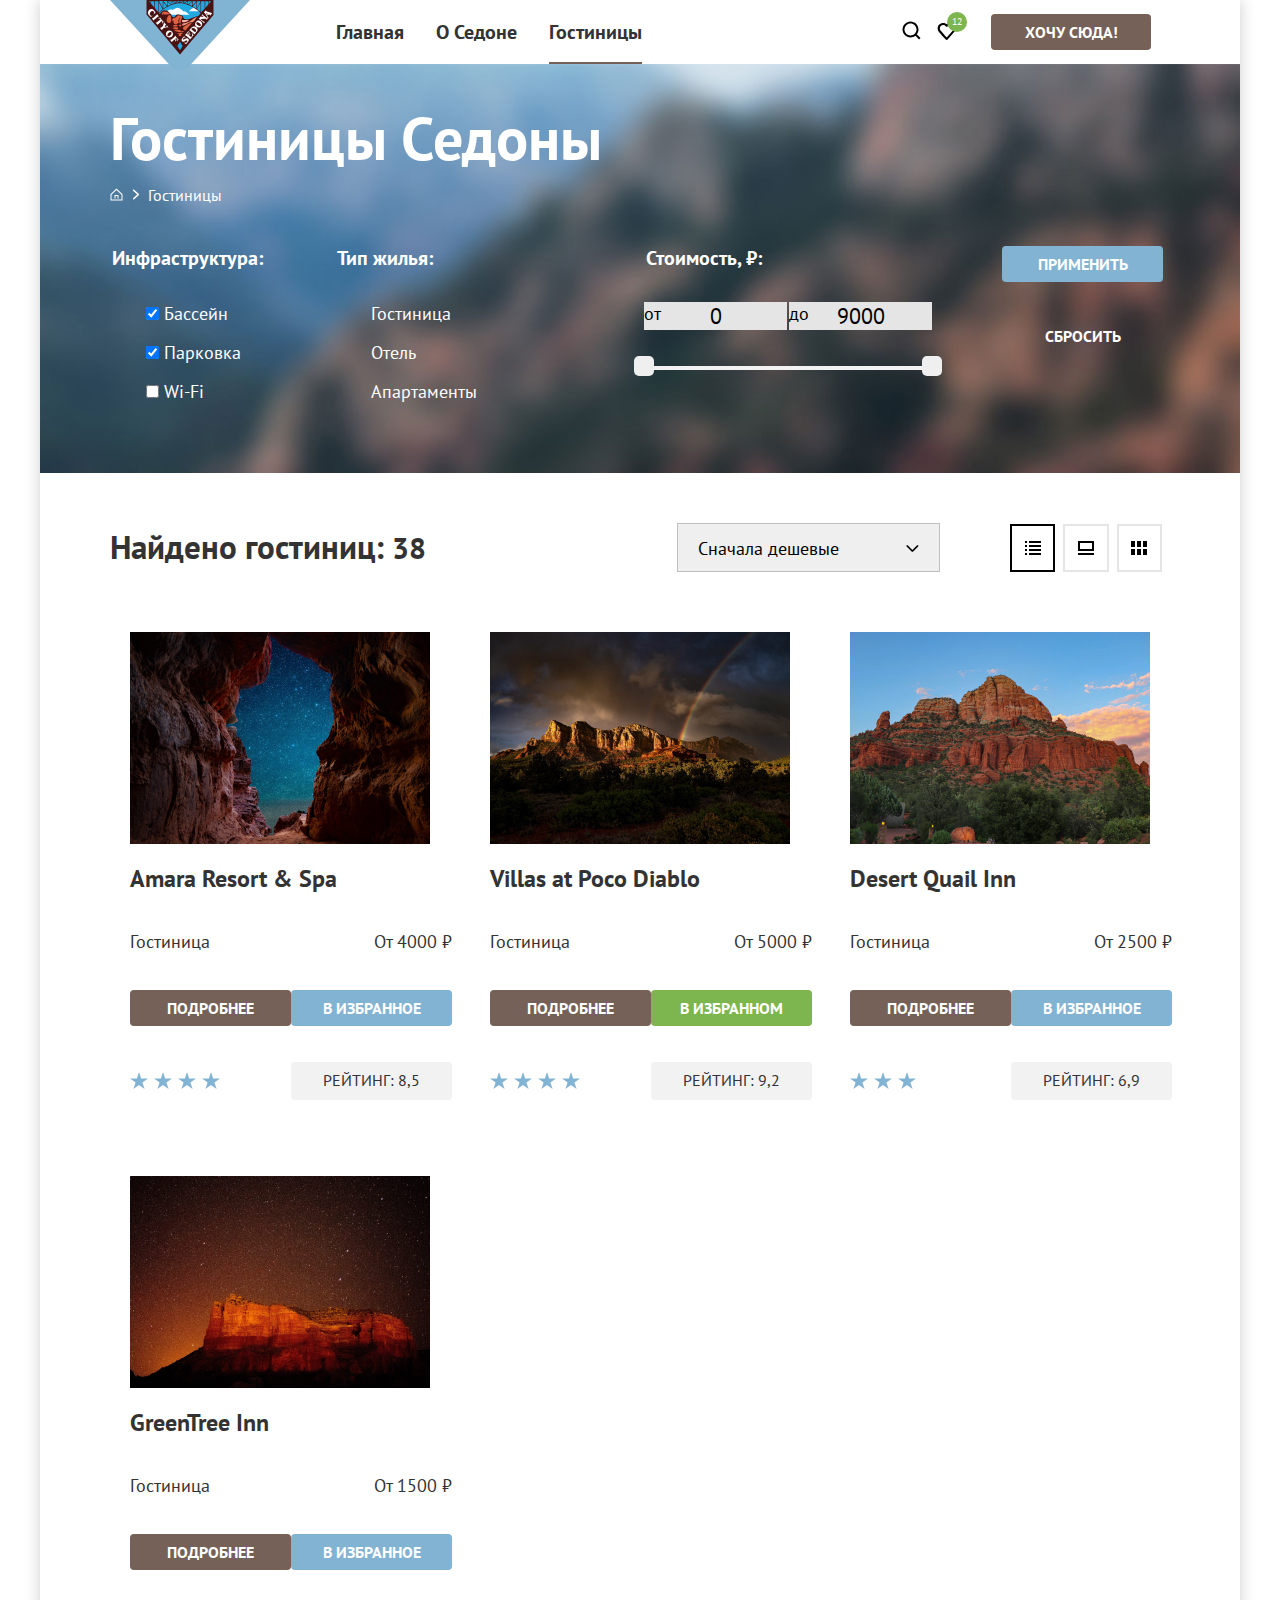
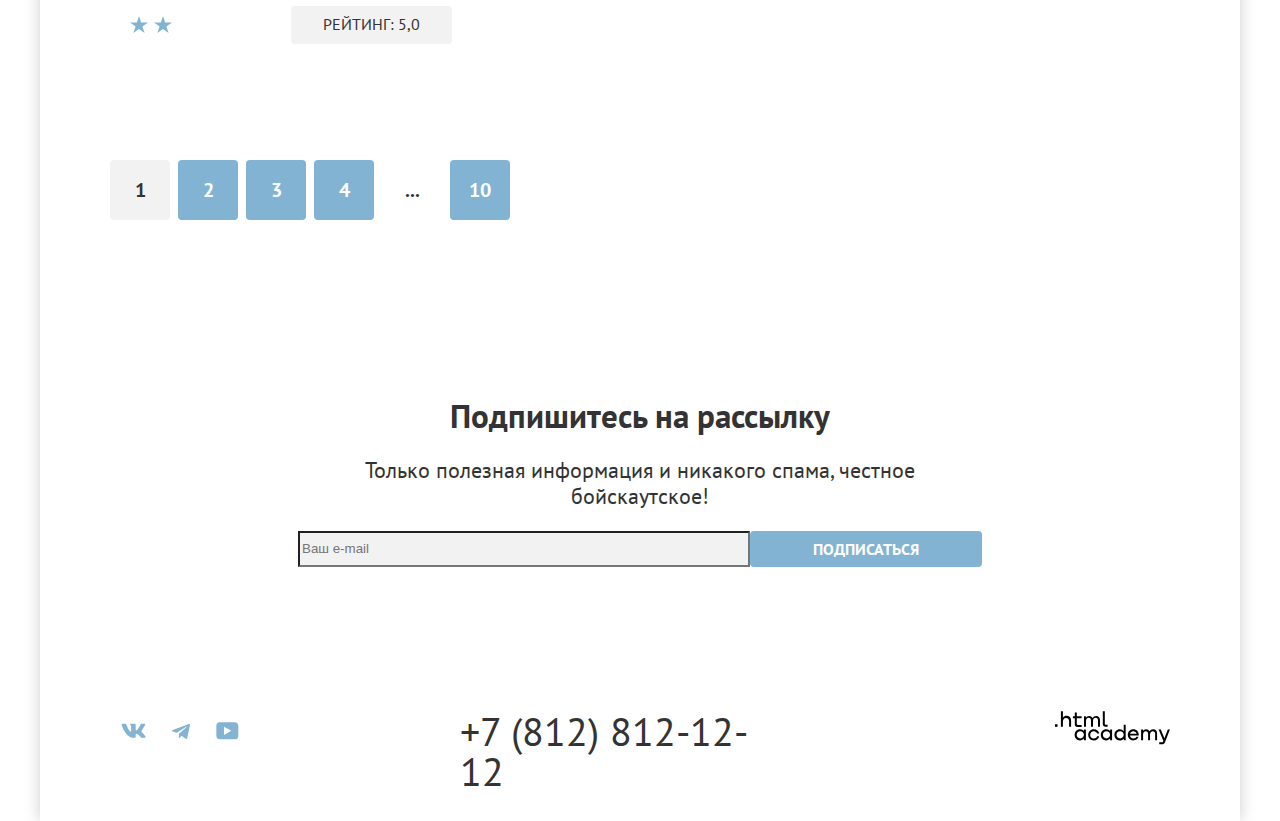
==== catalog.html @ 6e177d23 "исправляет форму подписки и размер блока с результатами поиска отелей" ====
<!DOCTYPE html>
<html lang="ru">

  <head>
    <meta charset="utf-8">
    <title>Каталог</title>
    <link rel="stylesheet" href="styles/styles.css">
    <link rel="icon" href="favicon.png"><!-- 32×32 -->
  </head>

  <body>
    <div class="wrapper">
      <header class="page-header">
        <nav class="page-navigation">
          <a class="navigation-logo" href="index.html"><span class="visually-hidden">Главная</span>
            <img class="sedona-logo" src="./images/sedona-logo.svg" width="140" height="70" alt="Логотип Седоны">
          </a>
          <ul class="navigation-list">
            <li class="navigation-item">
              <a class="navigation-link" href="index.html">Главная</a>
            </li>
            <li class="navigation-item">
              <a class="navigation-link" href="about.html">О Седоне</a>
            </li>
            <li class="navigation-item">
              <a class="navigation-link navigation-link-current" href="catalog.html">Гостиницы</a>
            </li>
          </ul>
          <ul class="navigation-user">
            <li class="navigation-user-item">
              <a class="navigation-user-link" href="#">
                <svg  class="navigation-icon" aria-hidden="true" focusable="false" width="19" height="19" viewBox="0 0 19 19" fill="none" xmlns="http://www.w3.org/2000/svg">
                  <path
                    d="M18.5 17.0083L14.8 13.3287C15.8 12.0359 16.5 10.3453 16.5 8.4558C16.5 4.08011 12.9 0.5 8.5 0.5C4.1 0.5 0.5 4.17956 0.5 8.55525C0.5 12.9309 4.1 16.511 8.5 16.511C10.3 16.511 12 15.9144 13.4 14.8204L17.1 18.5L18.5 17.0083ZM8.5 14.5221C5.2 14.5221 2.5 11.837 2.5 8.55525C2.5 5.27348 5.2 2.5884 8.5 2.5884C11.8 2.5884 14.5 5.27348 14.5 8.55525C14.5 11.837 11.8 14.5221 8.5 14.5221Z"
                    fill="black" />
                </svg>
                <span class="visually-hidden">
                  Поиск
                </span>
              </a>
            </li>
            <li class="navigation-user-item">
              <a class="navigation-user-link navigation-favorite" href="#">
                <svg class="navigation-icon" aria-hidden="true" focusable="false" width="19" height="17" viewBox="0 0 19 17" fill="none" xmlns="http://www.w3.org/2000/svg">
                  <path d="M9.57663 17C9.27578 17 8.97493 16.9 8.77436 16.6C3.35903 10.5 2.05534 9.1 1.75449 8.7C1.0525 7.8 0.651367 6.6 0.651367 5.4C0.651367 2.4 3.05818 0 6.16698 0C7.47067 0 8.67407 0.5 9.67691 1.3C10.6797 0.5 11.9834 0 13.1868 0C16.1954 0 18.7025 2.4 18.7025 5.4C18.7025 6.7 18.201 7.9 17.3988 8.8L10.3789 16.7C10.1783 16.9 9.97776 17 9.57663 17ZM3.5596 7.5C3.86045 7.9 7.06953 11.5 9.67691 14.4L15.8945 7.4C16.3959 6.9 16.5965 6.2 16.5965 5.4C16.5965 3.6 15.0922 2.1 13.2871 2.1C12.2843 2.1 11.2815 2.6 10.5795 3.4C10.2786 3.7 9.97776 3.8 9.67691 3.8C9.37606 3.8 9.07521 3.6 8.87464 3.4C8.17265 2.6 7.16982 2.1 6.16698 2.1C4.36187 2.1 2.85761 3.6 2.85761 5.4C2.75733 6.3 3.15846 7 3.5596 7.5C3.45931 7.5 3.45931 7.5 3.5596 7.5Z" fill="black"/>
                  </svg>
                <span class="favorites-count">12</span>
                <span class="visually-hidden">
                  В избранное
                </span>
              </a>
            </li>
            <li class="navigation-user-item">
              <a class="navigation-user-link button button-nav" href="#">
                Хочу сюда!
              </a>
            </li>
          </ul>
        </nav>
      </header>
      <main class="main-inner">
        <header class="inner-header">
          <h1 class="inner-header-title">Гостиницы Седоны</h1>
          <ol class="breadcrumbs">
            <li class="breadcrumbs-item breadcrumbs-home">
              <a class="breadcrumbs-link" href="index.html">
                <img class="breadcrumbs-home-image" src="images/icon-breadcrumbs-home.svg">
                <span class="visually-hidden">Главная</span></a>
            </li>
            <li class="breadcrumbs-item">
              <a class="breadcrumbs-link">Гостиницы</a>
            </li>
          </ol>
          <h2 class="visually-hidden">Фильтры</h2>
          <form class="catalog-filter-form">
            <fieldset class="catalog-filter-group">
              <legend class="catalog-filter-title">Инфраструктура:</legend>
              <ul class="catalog-filter-list">
                <li class="catalog-filter-item">
                  <label class="control">
                    <input class="control-input" type="checkbox" name="pool" checked>
                    <span class="control-mark"></span>
                    Бассейн</label>
                </li>
                <li class="catalog-filter-item">
                  <label class="control">
                    <input class="control-input" type="checkbox" name="parking" checked>
                    <span class="control-mark"></span>
                    Парковка</label>
                </li>
                <li class="catalog-filter-item">
                  <label class="control">
                    <input class="control-input" type="checkbox" name="wi-fi">
                    <span class="control-mark"></span>
                    Wi-Fi</label>
                </li>
              </ul>
            </fieldset>
            <fieldset class="catalog-filter-group">
              <legend class="catalog-filter-title">Тип жилья:</legend>
              <ul class="catalog-filter-list">
                <li class="catalog-filter-item">
                  <label class="control">
                    <input class="control-input visually-hidden" type="radio" name="type" checked>Гостиница
                  </label>
                </li>
                <li class="catalog-filter-item">
                  <label class="control">
                    <input class="control-input  visually-hidden" type="radio" name="type">Отель
                  </label>
                </li>
                <li class="catalog-filter-item">
                  <label class="control">
                    <input class="control-input  visually-hidden" type="radio" name="type">Апартаменты
                  </label>
                </li>
              </ul>
            </fieldset>
            <fieldset class="catalog-filter-group">
              <legend class="catalog-filter-title">Стоимость, ₽:</legend>
<div class="range">
<div class="range-wrapper-units">
<label class="catalog-filter-label"><input class="range-input" type="number" value="0" name="min-price"><span class="catalog-label-text">от</span></label>
<label class="catalog-filter-label"><input class="range-input" type="number" value="9000" name="max-price"><span class="catalog-label-text">до</span></label>
</div>
<div class="range-scale">
<div class="range-bar">
<button class="range-toggle toggle-min" type="button"></button>
<button class="range-toggle toggle-max" type="button"></button>
</div>
</div>
</div>
            </fieldset>
            <div class="form-buttons-container">
              <button class="button button-blue" type="submit" value="Применить">Применить</button>
              <button class="button button-transparent" type="reset" value="Сбросить">Сбросить</button>
            </div>
          </form>
        </header>
        <div class="hotels-wrapper">
          <section class="hotel-search-results">
            <h2 class="search-results-title">
              Найдено гостиниц: <span class="hotels-amount">38</span>
            </h2>
            <select class="hotel-search-sorting" aria-label="Сортировка">
              <option value="cheap">Сначала дешевые</option>
            </select>
            <div class="cards-view-container">
              <a href="#" class="cards-view cards-view-current"><span class="visually-hidden">Показать карточки</span>
                <svg width="16" height="14" aria-hidden="true" focusable="false" viewBox="0 0 16 14" fill="none" xmlns="http://www.w3.org/2000/svg">
                  <path d="M2 0H0V2H2V0Z" fill="black"/>
                  <path d="M16 0H4V2H16V0Z" fill="black"/>
                  <path d="M2 4H0V6H2V4Z" fill="black"/>
                  <path d="M16 4H4V6H16V4Z" fill="black"/>
                  <path d="M2 8H0V10H2V8Z" fill="black"/>
                  <path d="M16 8H4V10H16V8Z" fill="black"/>
                  <path d="M2 12H0V14H2V12Z" fill="black"/>
                  <path d="M16 12H4V14H16V12Z" fill="black"/>
                  </svg>
              </a>
              <a href="#" class="cards-view"><span class="visually-hidden">Показать карточку</span>
              <svg width="16" height="14" aria-hidden="true" focusable="false" viewBox="0 0 16 14" fill="none" xmlns="http://www.w3.org/2000/svg">
                <path d="M16 12H0V14H16V12Z" fill="black"/>
                <path d="M14 2V8H2V2H14ZM16 0H0V10H16V0Z" fill="black"/>
                </svg>
              </a>
              <a href="#" class="cards-view"><span class="visually-hidden">Показать список</span>
              <svg width="16" height="14" aria-hidden="true" focusable="false" viewBox="0 0 16 14" fill="none" xmlns="http://www.w3.org/2000/svg">
                <path d="M4 0H0V6H4V0Z" fill="black"/>
                <path d="M16 0H12V6H16V0Z" fill="black"/>
                <path d="M10 0H6V6H10V0Z" fill="black"/>
                <path d="M4 8H0V14H4V8Z" fill="black"/>
                <path d="M16 8H12V14H16V8Z" fill="black"/>
                <path d="M10 8H6V14H10V8Z" fill="black"/>
                </svg>
              </a>
            </div>
          </section>
          <section class="catalog-hotels">
            <div class="hotel-item">
              <a class="hotel-card-link" href="#">
                <img class="hotel-image" src="images/hotel-1.jpg" width="300" height="212"
                  alt="Гостиница Amara Resort & Spa">
                <h3 class="hotel-name">Amara Resort & Spa</h3>
              </a>
              <div class="hotel-options-wrapper">
                <p class="hotel-type">Гостиница</p>
                <p class="hotel-price">От 4000 ₽</p>
              </div>
              <div class="hotel-options-wrapper">
                <a class="button" href="">Подробнее</a>
                <button class="button button-blue">В избранное</button>
              </div>
              <div class="hotel-options-wrapper">
                <p class="hotel-stars">
                  <img class="hotel-star-image" src="images/icon-star.svg">
                  <img class="hotel-star-image" src="images/icon-star.svg">
                  <img class="hotel-star-image" src="images/icon-star.svg">
                  <img class="hotel-star-image" src="images/icon-star.svg">
                  <span class="visually-hidden">4 звезды</span></p>
                <p class="hotel-rating">РЕЙТИНГ: 8,5</p>
              </div>
            </div>
            <div class="hotel-item">
              <a class="hotel-card-link" href="#">
                <img class="hotel-image" src="images/hotel-2.jpg" width="300" height="212"
                  alt="Гостиница Villas at Poco Diablo">
                <h3 class="hotel-name">Villas at Poco Diablo</h3>
              </a>
              <div class="hotel-options-wrapper">
                <p class="hotel-type">Гостиница</p>
                <p class="hotel-price">От 5000 ₽</p>
              </div>
              <div class="hotel-options-wrapper">
                <a class="button" href="">Подробнее</a>
                <button class="button button-green">В избранном</button>
              </div>
              <div class="hotel-options-wrapper">
                <p class="hotel-stars">
                  <img class="hotel-star-image" src="images/icon-star.svg">
                  <img class="hotel-star-image" src="images/icon-star.svg">
                  <img class="hotel-star-image" src="images/icon-star.svg">
                  <img class="hotel-star-image" src="images/icon-star.svg">
                  <span class="visually-hidden">4 звезды</span></p>
                <p class="hotel-rating">РЕЙТИНГ: 9,2</p>
              </div>
            </div>
            <div class="hotel-item">
              <a class="hotel-card-link" href="#">
                <img class="hotel-image" src="images/hotel-3.jpg" width="300" height="212" alt="Гостиница Quail Inn">
                <h3 class="hotel-name">Desert Quail Inn</h3>
              </a>
              <div class="hotel-options-wrapper">
                <p class="hotel-type">Гостиница</p>
                <p class="hotel-price">От 2500 ₽</p>
              </div>
              <div class="hotel-options-wrapper">
                <a class="button" href="">Подробнее</a>
                <button class="button button-blue">В избранное</button>
              </div>
              <div class="hotel-options-wrapper">
                <p class="hotel-stars">
                  <img class="hotel-star-image" src="images/icon-star.svg">
                  <img class="hotel-star-image" src="images/icon-star.svg">
                  <img class="hotel-star-image" src="images/icon-star.svg">
                  <span class="visually-hidden">3 звезды</span></p>
                <p class="hotel-rating">РЕЙТИНГ: 6,9</p>
              </div>
            </div>
            <div class="hotel-item">
              <a class="hotel-card-link" href="#">
                <img class="hotel-image" src="images/hotel-4.jpg" width="300" height="212"
                  alt="Гостиница GreenTree Inn ">
                <h3 class="hotel-name">GreenTree Inn</h3>
              </a>
              <div class="hotel-options-wrapper">
                <p class="hotel-type">Гостиница</p>
                <p class="hotel-price">От 1500 ₽</p>
              </div>
              <div class="hotel-options-wrapper">
                <a class="button" href="">Подробнее</a>
                <button class="button button-blue">В избранное</button>
              </div>
              <div class="hotel-options-wrapper">
                <p class="hotel-stars">
                  <img class="hotel-star-image" src="images/icon-star.svg">
                  <img class="hotel-star-image" src="images/icon-star.svg">
                  <span class="visually-hidden">2 звезды</span></p>
                <p class="hotel-rating">РЕЙТИНГ: 5,0</p>
              </div>
            </div>
          </section>
          <ul class="pagination">
            <li class="pagination-item">
              <a class="pagination-link pagination-current">1</a>
            </li>
            <li class="pagination-item">
              <a class="pagination-link" href="#">2</a>
            </li>
            <li class="pagination-item">
              <a class="pagination-link" href="#">3</a>
            </li>
            <li class="pagination-item">
              <a class="pagination-link" href="#">4</a>
            </li>
            <li class="pagination-item">
              <a class="pagination-link pagination-hidden" href="#">...</a>
            </li>
            <li class="pagination-item">
              <a class="pagination-link" href="#">10</a>
            </li>
          </ul>
        </div>
        <section class="subscribe subscribe-catalog">
          <h2 class="subscribe-title">Подпишитесь на рассылку</h2>
          <p class="subscribe-description">Только полезная информация и никакого спама, честное бойскаутское!</p>
          <form class="subscribe-form subscribe-form-catalog" action="https://echo.htmlacademy.ru/" method="post">
            <input type="email" name="user-email" placeholder="Ваш e-mail">
            <button class="button button-blue button-subscribe" type="submit">ПОДПИСАТЬСЯ</button>
          </form>
        </section>
      </main>
      <footer class="page-footer">
        <section class="footer-social">
          <h2 class="visually-hidden">Социальные сети</h2>
          <ul class="footer-social-list">
            <li class="footer-social-item">
              <a class="footer-social-link footer-social-vk" href="">
                <span class="visually-hidden">VK</span>
                <svg class="social-icon" width="25" height="15" aria-hidden="true" focusable="false" viewBox="0 0 25 15" fill="none" xmlns="http://www.w3.org/2000/svg">
                  <path fill-rule="evenodd" clip-rule="evenodd" d="M24.1164 1.80445C24.2824 1.25845 24.1164 0.856445 23.3214 0.856445H20.6964C20.0284 0.856445 19.7204 1.20345 19.5534 1.58645C19.5534 1.58645 18.2184 4.78245 16.3274 6.85845C15.7154 7.46045 15.4374 7.65145 15.1034 7.65145C14.9364 7.65145 14.6854 7.46045 14.6854 6.91345V1.80445C14.6854 1.14845 14.5014 0.856445 13.9454 0.856445H9.81738C9.40038 0.856445 9.14938 1.16045 9.14938 1.44945C9.14938 2.07045 10.0954 2.21445 10.1924 3.96245V7.76045C10.1924 8.59345 10.0394 8.74444 9.70538 8.74444C8.81538 8.74444 6.65038 5.53345 5.36538 1.85945C5.11638 1.14445 4.86438 0.856445 4.19338 0.856445H1.56638C0.816382 0.856445 0.666382 1.20345 0.666382 1.58645C0.666382 2.26845 1.55638 5.65645 4.81138 10.1374C6.98138 13.1974 10.0364 14.8564 12.8194 14.8564C14.4884 14.8564 14.6944 14.4884 14.6944 13.8534V11.5404C14.6944 10.8034 14.8524 10.6564 15.3814 10.6564C15.7714 10.6564 16.4384 10.8484 17.9964 12.3234C19.7764 14.0724 20.0694 14.8564 21.0714 14.8564H23.6964C24.4464 14.8564 24.8224 14.4884 24.6064 13.7604C24.3684 13.0364 23.5184 11.9854 22.3914 10.7384C21.7794 10.0284 20.8614 9.26345 20.5824 8.88045C20.1934 8.38945 20.3044 8.17044 20.5824 7.73345C20.5824 7.73345 23.7824 3.30745 24.1154 1.80445H24.1164Z" fill="#83B3D3"/>
                  </svg>
              </a>
            </li>
            <li class="footer-social-item">
              <a class="footer-social-link footer-social-tg" href="">
                <span class="visually-hidden">Telegram</span>
                <svg class="social-icon" width="18" height="16" aria-hidden="true" focusable="false" viewBox="0 0 18 16" fill="none" xmlns="http://www.w3.org/2000/svg">
                  <path d="M16.785 0.955705L0.840489 7.1042C-0.247661 7.54126 -0.241365 8.14828 0.640845 8.41897L4.73445 9.69597L14.2058 3.72014C14.6537 3.44766 15.0629 3.59424 14.7265 3.89281L7.05283 10.8183H7.05103L7.05283 10.8192L6.77045 15.0387C7.18413 15.0387 7.36669 14.8489 7.59871 14.625L9.58705 12.6915L13.7229 15.7464C14.4855 16.1664 15.0332 15.9506 15.2229 15.0405L17.9379 2.2453C18.2158 1.13107 17.5126 0.626562 16.785 0.955705Z" fill="#83B3D3"/>
                  </svg>
              </a>
            </li>
            <li class="footer-social-item">
              <a class="footer-social-link footer-social-yt" href="">
                <span class="visually-hidden">Youtube</span>
                <svg class="social-icon" width="23" height="18" aria-hidden="true" focusable="false" viewBox="0 0 23 18" fill="none" xmlns="http://www.w3.org/2000/svg">
                  <path d="M18.9402 0.356445H3.50738C1.64668 0.356445 0.333252 1.9502 0.333252 3.75645V13.8502C0.333252 15.7627 1.64668 17.3564 3.50738 17.3564H19.1591C20.8009 17.3564 22.3333 15.7627 22.3333 13.9564V3.75645C22.1143 1.9502 20.8009 0.356445 18.9402 0.356445ZM7.99494 12.8939V4.81894L15.3283 8.85645L7.99494 12.8939Z" fill="#83B3D3"/>
                  </svg>
              </a>
            </li>
          </ul>
        </section>
        <section class="footer-contacts">
          <h2 class="visually-hidden">Контакты</h2>
          <address class="footer-phone">
            <a href="tel:+7812812-12-12">+7 (812) 812-12-12</a>
          </address>
        </section>
        <section class="footer-developer">
          <h2 class="visually-hidden">Контакты разработчика</h2>
          <a href="#">
            <span class="visually-hidden">Разработчик</span>
            <svg class="developer-logo" width="115" height="34" aria-hidden="true" focusable="false" viewBox="0 0 115 34" fill="none" xmlns="http://www.w3.org/2000/svg">
              <path d="M0 13.2564V15.8564H2.5V13.2564H0Z" fill="black"/>
              <path d="M11.6 4.85645C10 4.85645 8.8 5.55645 8 6.55645H7.9V0.356445H5.9V15.8564H7.9V10.5564C7.9 8.45645 9.2 6.95645 11.2 6.95645C13 6.95645 14.1 8.35645 14.1 10.1564V15.8564H16.1V9.75644C16.2 6.75644 14.3 4.85645 11.6 4.85645Z" fill="black"/>
              <path d="M26.6 5.15645H21.8V1.45645H19.8V5.25645H17.9V7.25645H19.8V13.2564C19.8 14.9564 20.8 15.9564 22.5 15.9564H26.6V13.9564H22.9C22.2 13.9564 21.8 13.5564 21.8 12.8564V7.15645H26.6V5.15645Z" fill="black"/>
              <path d="M41.1 4.95645C39.5 4.95645 38.2 5.75644 37.6 7.05645H37.5C36.9 5.85645 35.7 4.95645 34.1 4.95645C32.7 4.95645 31.6 5.75645 31 6.75645H30.9V5.15645H29V15.7564H31V10.3564C31 8.35645 32 6.85645 33.6 6.85645C35.1 6.85645 36 7.85645 36 9.45645V15.7564H38V10.1564C38 7.75645 39.4 6.85645 40.6 6.85645C42.1 6.85645 43 7.85645 43 9.45645V15.7564H45V9.25644C45.1 6.75644 43.6 4.95645 41.1 4.95645Z" fill="black"/>
              <path d="M47.8 13.0564C47.8 14.7564 48.8 15.7564 50.6 15.7564H52.6V13.7564H50.9C50.2 13.7564 49.8 13.3564 49.8 12.6564V0.356445H47.8V13.0564Z" fill="black"/>
              <path d="M28.9 20.0564C28 18.9564 26.7 18.2564 25 18.2564C21.9 18.2564 19.6 20.5564 19.6 23.8564C19.6 27.1564 21.9 29.4564 25 29.4564C26.8 29.4564 28 28.6564 28.8 27.5564H28.9V29.1564H30.9V18.5564H28.9V20.0564ZM25.3 27.4564C23.1 27.4564 21.7 25.8564 21.7 23.8564C21.7 21.8564 23.1 20.2564 25.3 20.2564C27.5 20.2564 28.9 21.8564 28.9 23.8564C28.9 25.7564 27.5 27.4564 25.3 27.4564Z" fill="black"/>
              <path d="M44.2 22.3564C43.7 19.9564 41.6 18.2564 38.8 18.2564C35.4 18.2564 33.2 20.7564 33.2 23.8564C33.2 26.9564 35.4 29.4564 38.8 29.4564C41.6 29.4564 43.7 27.6564 44.2 25.2564H42.1C41.7 26.5564 40.4 27.5564 38.8 27.5564C36.6 27.5564 35.2 25.9564 35.2 23.9564C35.2 21.9564 36.6 20.3564 38.8 20.3564C40.4 20.3564 41.6 21.3564 42.1 22.5564H44.2V22.3564Z" fill="black"/>
              <path d="M55.1 20.0564C54.2 18.9564 52.9 18.2564 51.2 18.2564C48.1 18.2564 45.8 20.5564 45.8 23.8564C45.8 27.1564 48.1 29.4564 51.2 29.4564C53 29.4564 54.2 28.6564 55 27.5564H55.1V29.1564H57.1V18.5564H55.1V20.0564ZM51.5 27.4564C49.3 27.4564 47.9 25.8564 47.9 23.8564C47.9 21.8564 49.3 20.2564 51.5 20.2564C53.7 20.2564 55.1 21.8564 55.1 23.8564C55.1 25.7564 53.6 27.4564 51.5 27.4564Z" fill="black"/>
              <path d="M68.7 20.1564C67.8 19.0564 66.5 18.2564 64.8 18.2564C61.7 18.2564 59.4 20.5564 59.4 23.8564C59.4 27.1564 61.6 29.4564 64.8 29.4564C66.5 29.4564 67.8 28.6564 68.6 27.6564H68.7V29.1564H70.7V13.7564H68.7V20.1564ZM65.1 27.4564C62.9 27.4564 61.5 25.8564 61.5 23.8564C61.5 21.8564 62.9 20.2564 65.1 20.2564C67.3 20.2564 68.7 21.8564 68.7 23.8564C68.6 25.8564 67.2 27.4564 65.1 27.4564Z" fill="black"/>
              <path d="M78.3 18.2564C75 18.2564 72.8 20.7564 72.8 23.8564C72.8 26.8564 74.9 29.4564 78.3 29.4564C80.8 29.4564 82.8 28.1564 83.5 25.8564H81.4C80.9 26.8564 79.8 27.4564 78.4 27.4564C76.5 27.4564 75.1 26.1564 75 24.5564H83.8C84 20.9564 81.8 18.2564 78.3 18.2564ZM78.3 20.1564C80 20.1564 81.3 21.1564 81.6 22.7564H75.1C75.4 21.2564 76.6 20.1564 78.3 20.1564Z" fill="black"/>
              <path d="M98.2 18.2564C96.6 18.2564 95.3 19.0564 94.6 20.2564H94.5C93.9 19.0564 92.7 18.2564 91.1 18.2564C89.7 18.2564 88.6 18.9564 88 20.0564V18.5564H86.1V29.1564H88.1V23.7564C88.1 21.7564 89.1 20.3564 90.7 20.2564C92.2 20.2564 93.1 21.2564 93.1 22.8564V29.1564H95.1V23.5564C95.1 21.1564 96.5 20.2564 97.7 20.2564C99.2 20.2564 100.1 21.2564 100.1 22.8564V29.1564H102.1V22.6564C102.2 20.0564 100.7 18.2564 98.2 18.2564Z" fill="black"/>
              <path d="M109.4 27.3564L105.8 18.4564H103.6L108.4 30.0564C108.1 30.9564 107.7 31.2564 106.7 31.2564H104.2V33.2564H106.7C108.5 33.2564 109.5 32.4564 110.2 30.6564L114.9 18.4564H112.8L109.4 27.3564Z" fill="black"/>
              </svg>
          </a>
        </section>
      </footer>
    </div>
  </body>
</html>
---- styles/styles.css ----
@font-face {

  font-family: "PT Sans";
  font-style: normal;
  font-weight: 400;
  src: url("../fonts/ptsans-400.woff2") format("woff2");
  font-display: swap;
}


@font-face {
  font-family: "PT Sans";
  font-style: normal;
  font-weight: 700;
  src: url("../fonts/ptsans-700.woff2") format("woff2");
  font-display: swap;
}


*,
*::before,
*::after {
  box-sizing: border-box;
}

.visually-hidden {
  position: absolute;
  width: 1px;
  height: 1px;
  margin: -1px;
  padding: 0;
  border: 0;
  white-space: nowrap;
  clip-path: inset(100%);
  clip: rect(0 0 0 0);
  overflow: hidden;
}


.wrapper {
  width: 1200px;
  margin: 0 auto;
  background: #fff;
  box-shadow: 0px 0px 15px rgba(0, 0, 0, 0.2);
  height: 100%;
}

body {
  font-family: "PT Sans", sans-serif;
  font-size: 22px;
  font-weight: 400;
  line-height: 26px;
  background-color: #FFFFFF;
  color: #333333;
  margin: 0;
  display: flex;
  flex-direction: column;
  min-height: 100%;

}

.button {
  font-family: "PT Sans", sans-serif;
  background-color: #756157;
  color: #FFFFFF;
  text-align: center;
  text-decoration: none;
  text-transform: uppercase;
  font-weight: 700;
  font-size: 16px;
  line-height: 20px;
  border: none;
  cursor: pointer;
  padding: 8px 20px;
  display: inline-block;
  box-sizing: border-box;
  border-radius: 4px;
  min-width: 161px;
}


.hotel-search-button {
  min-width: 375px;
}


.button-modal-search {
  width: 577px;
}

.button:hover, button:focus {
background-color: #615048;
outline: none;
}

.button:active {
color: #FFFFFF4D;
outline: none;
}

.button:disabled {
  background-color: #E5E5E5;
  opacity: 0.3;
}

.button-transparent, .button-transparent:hover, .button-transparent:focus {
  background-color: transparent;
}

.button-green {
  background-color: #7DB54F;
}

.button-green:hover, .button-green:focus {
  background-color: #6C9E42;
}

.button-blue {
  background-color: #82B3D3;
}

.button-blue:hover, .button-blue:focus {
  background-color: #68A2CA;
  }


.button-nav {
  width: 160px;
}

.button-search {

}

.button-subscribe {
width: 232px;
}

.button-additional {
  font-size: 20px;
  line-height: 36px;
}

.form-buttons-container .button + .button {
  margin-top: 36px;
}

.button-transparent:focus {
  outline:#5e94b8 2px solid;
  outline-offset: -2px;
}

.page-navigation {
  display: flex;
  position: relative;
  margin-left: 70px;
}

.navigation-logo {
  display: flex;
position: absolute;
top: 0;
left: 0;
z-index: 1;
}

.sedona-logo {

}

.navigation-list {
  text-align: center;
  list-style: none;
  display: flex;
  flex-wrap: wrap;
  margin: 0;
  margin-left: 210px;
  width: 439px;
  padding-left: 0;
}

.navigation-item {}

.navigation-item a:focus, .navigation-item a:hover {
  color: #756157;
  }

  .navigation-item a:active {
    color: #7561574D;
    }


.navigation-user {
  text-align: center;
  list-style: none;
  margin: 0;
  padding: 0;
  display: flex;
  align-items: center;
  width: 268px;
  margin-left: auto;
  margin-right: 70px;
}


.navigation-link {
  font-weight: 700;
  font-size: 20px;
  line-height: 24px;
  text-align: center;
  text-decoration: none;
  color: inherit;
  padding: 20px 0;
  margin: 0 16px;
  display: block;
  position: relative;
}


.navigation-link-current::after {
position: absolute;
content:"";
display: block;
margin: 0;
bottom: 0;
left: 0;
height: 2px;
width: 100%;
background-color: #756257;
}

.navigation-user-link {
  min-width: 44px;
  position: relative;
}

.navigation-user-link:nth-child(1) {
  margin-right: 3px;
}

.navigation-user-link:hover svg path, .navigation-user-link:focus svg path {
fill:#756157;
}

.navigation-user-link:active svg path {
fill:rgba(0, 0, 0, 0.2);
}

.navigation-favorite {
position: relative;
display: inline-block;
  width: 19px;
  height: 17px;
}

.navigation-icon {
fill: #000000;
}

/*
.navigation-user-item:nth-child(1)  {
  background-image: url('/images/icon-search.svg');
  background-repeat: no-repeat;
  background-position: center;
}


.navigation-user-item:nth-child(2)  {
  background-image: url('/images/icon-favorites.svg');
  background-repeat: no-repeat;
  background-position: center;
}
*/


.navigation-user-item:nth-child(3) {
  margin-left: 20px;
}


.favorites-count {
display: block;
position: absolute;
top: -7px;
right: 1px;
text-decoration: none;
text-align: center;
padding: 5px;
border-radius: 50%;
width: 20px;
height: 20px;
color: #ffffff;
font-size: 10px;
line-height: 10px;
background-color: #7DB54F;
}

.welcome-logo {
  display: block;
  margin: 0 auto;
  width: 458px;

}

.main-hero {
  background-image: url('/images/hero-background.jpg');
  background-size: 100% auto;
  background-repeat: no-repeat;
  background-color: #5e94b8;
  background-size: cover;
  height: 485px;
  padding: 51px 371px 82px;
  position: relative;
}



.main-hero::after {
  position: absolute;
  content: "";
  margin: 0;
  padding: 0;
  bottom: 0;
  left: 0;
  background-image: url(../images/divider.svg);
  background-repeat: no-repeat;
  width: 1200px;
  height: 57px;
}


.advantages-title-container {
  display: block;
  height: 261px;
  margin: 0 auto;
  text-align: center;
  padding-top: 69px;
  padding-bottom: 69px;
}


.advantages-heading,
subscribe-title {
  font-weight: 700;
  font-size: 30px;
  line-height: 36px;
  text-transform: uppercase;
}


.search-title {
  margin: 0;
  margin-bottom: 20px;
}

.search-description {
  margin: 0;
  margin-bottom: 54px;
}

.advantages-list {
  list-style: none;
  margin: 0;
  padding: 0;
  /*
  display: flex;
  flex-wrap: wrap;
  */
  display: grid;
  grid-template-columns: repeat(3, 400px);
}

.offers-list {
  list-style: none;
  margin: 0;
  padding: 0;
  display: flex;
  flex-wrap: wrap;
}

.advantages-title,
.offers-title {
  font-size: 24px;
  line-height: 28px;
  text-transform: uppercase;
  margin: 0;
}

.advantages-title {
  position: relative;
  margin-bottom: 62px;
}

.offers-title {
  margin-bottom: 30px;
}


.advantages .advantages-title:after {
  position: absolute;
  content:"";
  display: block;
  margin: 0;
  margin-left: 170px;
  bottom: -30px;
  left: 0;
  height: 2px;
  width: 60px;
  background-color: #0000004D;
    }


.advantages-item-blue .advantages-title:after {
  position: absolute;
  content:"";
  display: block;
  margin: -30px;
  margin-left: 170px;
  bottom: 0;
  left: 0;
  height: 2px;
  width: 60px;
  background-color: #FFFFFF4D;
    }

.offers-item:nth-child(1) {
  background-image:url('/images/advantage-house.svg');
  background-repeat: no-repeat;
  background-position: 50% 20%;
}


.offers-item:nth-child(2) {
  background-image:url('/images/advantage-food.svg');
  background-repeat: no-repeat;
  background-position: 50% 20%;
}


.offers-item:nth-child(3) {
  background-image:url('/images/advantage-souvenirs.svg');
  background-repeat: no-repeat;
  background-position: 50% 20%;
}

.advantages-item,
.offers-item,
.advantages-description-wrapper {
  width: 400px;

}

.advantages-description-wrapper {
  padding-top: 112px;
  text-align: center;
  padding-bottom: 112px;
}

.offers-list .advantages-description-wrapper {
  padding-top: 183px;
}



.advantages-item-blue {
  width: 1200px;
  background-color: #82B3D3;
  color: #FFFFFF;
  display: flex;
  grid-column: 1/4 ;
}

.advantages-item-reverse {
  flex-direction: row-reverse;
}

.advantages-item-grey {
  background-color: #83B3D31F;
}

.advantages-item-light-blue {
  background-color: #83B3D333;
}



.advantages-description,
.offers-description {
  font-size: 18px;
  line-height: 21px;
  margin: 0;
}

.main-search {
  text-align: center;
  padding: 96px 304px;
}


.hotel-search-link {
  text-decoration: none;
  color: #fff;
}


.subscribe {
  text-align: center;
  padding: 96px 258px 104px;
}

.subscribe-main {
  background-image: url(../images/subscribe-background.jpg);
  background-repeat: no-repeat;
  color: #FFFFFF;
  background-color: #756157;
  background-size: cover;

}

.subscribe-catalog {
color: rgba(51, 51, 51, 1);
background-color: rgba(255, 255, 255, 1);
}

.subscribe-form {
  display: flex;
}

.subscribe-form input {
  width: 452px;
}


.subscribe-form-catalog input {
 background-color: rgba(242, 242, 242, 1);
}

.field {
  padding-left: 20px;
  font: inherit;
}

.field:hover,
.field:focus
{

}
.page-footer {
  display: flex;
  flex-wrap: nowrap;
  padding: 40px 70px 30px;
}


.footer-social {
  width: 200px;
  margin-right: 150px;
}


.footer-social-list {
  margin: 0;
  padding: 0;
  list-style: none;
  display: flex;
  flex-wrap: wrap;
}

.footer-social-item {
  width: 47px;
  height: 40px;
}

.footer-social-link {
  display: flex;
  justify-content: center;
  align-items: center;
  height: 40px;
}

.footer-social-link:hover svg path,
.footer-social-link:focus svg path {
fill:#68A2CA;
}


.footer-social-link:active svg path {
  fill: #68A2CA4D;
}

/*
.footer-social-vk {
background-image: url('/images/social-vk.svg')
}
.footer-social-tg {
  background-image: url('/images/social-tg.svg')
  }

  .footer-social-yt {
    background-image: url('/images/social-yt.svg')
    }
*/

.footer-contacts {
  width: 331px;
  margin-right: auto;
}


.footer-developer {
  width: 115px;
}

.developer-logo:hover path, .developer-logo:focus path {
fill: #756157;
}

.developer-logo:active path {
fill: #7561574D
}

.footer-phone a {
  color: #333333;
  font-size: 40px;
  font-style: normal;
  line-height: 40px;
  text-decoration: none;
}


.footer-phone a:focus, .footer-phone a:hover {
color: #756157;
}

.footer-phone a:active {
  color: #7561574D;
  }


.inner-header-title {
  font-weight: 700;
  font-size: 60px;
  line-height: 78px;
  color: #FFFFFF;
  margin: 0;
  margin-bottom: 8px;
}




.breadcrumbs {
  font-size: 16px;
  line-height: 21px;
  list-style: none;
  display: flex;
  margin: 0;
  padding: 0;
  list-style-type: none;
  margin-bottom: 40px;

}

.breadcrumbs-item {
  margin-right: 25px;
  position: relative;
}



.breadcrumbs-item:not(:last-child)::after {
position: absolute;
bottom: 6px;
right: -17px;
content:"";
width: 8px;
height: 11px;
background-image: url('../images/icon-breadcrumbs-arrow.svg');
}

.breadcrumbs-link {
  color: inherit;
}

.catalog-filter-form {
  display: flex;
  flex-wrap: nowrap;
}

.catalog-filter-group {
  margin: 0;
  padding: 0;
  border: none;
}

.catalog-filter-group:nth-child(1) {
  width: 150px;
  margin-right: 70px;
}

.catalog-filter-group:nth-child(2) {
  width: 150px;
  margin-right: 167px;
}

.catalog-filter-group:nth-child(3) {
  width: 288px;
  margin-right: 70px;
}

.catalog-filter-item {
  font-size: 18px;
  line-height: 23px;
}

.catalog-filter-item:not(:last-child) {
  margin-bottom: 16px;
}

.control {
  position: relative;
  display: block;
  padding-left: 36px;
}


.control-mark {
  position: absolute;
  top: 2px;
  left: 0px;
  width: 20px;
  height: 19px;
  border-radius: 5px;
  font-size: 18px;
  line-height: 23px;
}

.inner-header {
  background-image: url(../images/filter-background.jpg);
  background-repeat: no-repeat;
  color: #FFFFFF;
  background-color: #756157;
  background-size: cover;
  padding: 35px 70px 70px;
}


.catalog-filter-list {
  list-style: none;
  margin: 0;
  padding: 0;
}

.catalog-filter-title {
  font-weight: 700;
  font-size: 20px;
  line-height: 24px;
  margin-bottom: 32px;
}

.control-input {
  font-size: 18px;
  line-height: 23px;
  margin: 0;
}

.range-scale {
position: relative;
height: 4px;
margin-bottom: 8px;
background-color: rgba(242, 242, 242, 1)
}

.range-input value {
  font-weight: 700;
  font-size: 18px;
  line-height: 24px;
}

.range-bar {
  background-color: #FFFFFF;

}
.range-toggle {
  position: absolute;
  width: 20px;
  height: 20px;
  border: none;
  border-radius: 5px;
  background: ;
  cursor: pointer;
}

.range-toggle:focus {
  background-color: #FFFFFF;
  border: 3px solid #83B3D3;
}

.range-toggle:active {
  background-color: #FFFFFF;
  border: 2px solid #83B3D3;
}
.toggle-min {
  top: -10px;
  left: -10px;
  }


.toggle-max {
top: -10px;
right: -10px;
}

.range-wrapper-units {
  display: flex;
  justify-content: center;
  gap: 2px;
  margin-bottom: 36px;
}

.catalog-filter-label {
  display: flex;
}

.range-input {
  position: relative;
width: 143px;
padding: 12px auto 20px ;
font: inherit;
text-align: center;
background-color: #E5E5E5;
border: none;
appearance: textfield;
}

.catalog-label-text {
position: absolute;
color: rgba(0, 0, 0, 1);
font-size: 18px;
line-height: 24px;
}

.range-input::-webkit-outer-spin-button,
.range-input::-webkit-inner-spin-button
{
appearance: none;
margin: 0;
}

.hotels-wrapper {
  padding: 50px 70px 60px;
}

.search-results-title {
  width: 450px;
  margin: 0;
}

.hotel-search-results {
  display: flex;
  flex-wrap: nowrap;
  align-items: center;
  margin-bottom: 40px;
}

.hotels-amount {
  font-weight: 700;
  font-size: 30px;
  line-height: 36px;
}

.hotel-search-sorting {
  font: inherit;
  font-size: 18px;
  line-height: 21px;
  margin-left: 192px;
  padding: 14px 100px 14px 20px;
  width: 292px;
  height: 49px;
  border-color: rgba(0, 0, 0, 0.2);
  background-image: url('../images/icon-arrow.svg');
  background-repeat: no-repeat;
  background-position: right 16px center;
  appearance: none;
}

.hotel-search-sorting:focus-visible,
.hotel-search-sorting:hover {
border-color: #68A2CA;
outline: none;
}

.hotel-search-sorting:disabled {
border: #0000004D;
color: #0000004D;
}



.catalog-hotels {
  /*
  display: flex;
  flex-wrap: wrap;
  */
  width: 1060px;
  display: grid;
  grid-template-columns: repeat(3, 340px);
  gap: 20px;
  margin-bottom: 80px;
}

.hotel-name {
  font-size: 24px;
  line-height: 28px;
}

.cards-view-container {
  margin-left: 70px;
  width: 160px;
  display: flex;
  justify-content: space-between;
}

.cards-view-container .cards-view {
  margin-right: 8px;
}

.cards-view {
display: flex;
align-items: center;
justify-content: center;
width: 160px;
height:48px;
border: 2px solid #E5E5E5;
}

.cards-view:hover, .cards-view:active, .cards-view-current {
border: 2px solid #000000;
}

.cards-view:focus {
  border: 2px solid #68A2CA;
  outline: none;
  }

.hotel-item {
  /*
  width: 300px;
  margin-right: 20px;
  margin-bottom: 20px;
  */
  padding: 20px;
  display: grid;
  grid-template-rows: 1fr auto auto auto;
  gap: 20px;
}

/*
.hotel-item:nth-child(3) {
  margin-right: 0;
}

*/


.hotel-image {
  margin-bottom: 16px;
}

.hotel-name {
  font-weight: 700;
  font-size: 24px;
  line-height: 28px;
  color: #333333;
  margin: 0;
}

.hotel-card-link {
  text-decoration: none;
  grid-column: 1 / 3;
}

.hotel-card-link:hover .hotel-name,
.hotel-card-link:focus .hotel-name
{
  color:#756157;
}

.hotel-card-link:active .hotel-name {
  color: #7561574D;
}

.hotel-card-link:hover .hotel-image,
.hotel-card-link:focus .hotel-image
{
 opacity: 0.8;
}

.hotel-card-link:active .hotel-image
{
 opacity: 0.6;
}




.hotel-type,
.hotel-price {
  font-size: 18px;
  line-height: 21px;
}

.hotel-rating {
  font-size: 16px;
  line-height: 20px;
  background-color: rgba(242, 242, 242, 1);
  color: #333333;
  text-align: center;
  text-decoration: none;
  text-transform: uppercase;
  border: none;
  padding: 8px 20px;
  display: inline-block;
  box-sizing: border-box;
  border-radius: 4px;
  min-width: 161px;
}


.hotel-options-wrapper {
  display: flex;
  justify-content: space-between;
  grid-column: 1 / 3;
}




.pagination {
  list-style: none;
  display: flex;
  flex-wrap: wrap;
  justify-content: flex-start;
  margin: 0;
  padding: 0;
}

.pagination-item {
  width: 60px;
  text-align: center;
  display: block;
  box-sizing: border-box;
}

.pagination-item:not(:last-child) {
  margin-right: 8px;
}

.pagination-link {
  color: #FFFFFF;
  background-color: #82B3D3;
  text-decoration: none;
  font-weight: 700;
  font-size: 20px;
  line-height: 36px;
  display: block;
  box-sizing: border-box;
  width: 60px;
  height: 60px;
  display: flex;
  align-items: center;
  justify-content: center;
  border-radius: 4px;
}

.pagination-current {
  color: #333333;
  background-color: #F2F2F2;
}



.pagination-link:not(.pagination-current):active {
color: #FFFFFF4D;
}


.pagination-hidden {
  background-color: transparent;
  color:  #333333;
  }

  .pagination-hidden:hover
  {
    background-color: #FFFFFF4D;
    }


    .pagination-link:not(.pagination-current):hover,
    .pagination-link:not(.pagination-current):focus
{
background-color: #68A2CA;
}

.pagination-item .pagination-hidden:hover,
.pagination-item .pagination-hidden:focus
{
  background-color: #FFF;
}


/*
.pagination-link:not(.pagination-hidden):hover
{
  background-color: #68A2CA;
  }
*/

.modal-container {

  position: absolute;
    top: 0;
    left: 0;
    display: flex;
    width: 100%;
    height: 100%;
    padding: 64px 70px;
}


.modal-container-close {
  display: none;
}

.modal-close-button {
  position: absolute;
  padding: 0;
  top: 0;
  right: 0;
  width: 52px;
  height: 52px;
  background-color: #FFFFFF;
  background-image: url(../images/icon-cross.svg);
  background-repeat: no-repeat;
  background-position: center;
  cursor: pointer;
  border: none;
}


/*
.modal-content {
  display: grid;
  grid-template-columns: repeat(2, auto);
  column-gap: 70px;
  grid-template-rows: repeat(4, auto);
  row-gap: 23px;
  */
}

.modal-title {
  font-weight: 700;
  font-size: 30px;
  line-height: 36px;
  text-transform: uppercase;
  margin-bottom: 50px;
}

.arrival-date,
.departure-date,
.field-label {
  font-weight: 700;
  font-size: 20px;
  line-height: 24px;
}

.modal-search input {
background-color: #F2F2F2;
margin: 0;
padding: 0;
border: none;
}

.modal-search .text-input {
  font-weight: 700;
  font-size: 18px;
  line-height: 20px;
  background-color: #F2F2F2;
}

.date-comment {
  font-size: 16px;
  line-height: 21px;
}

.date-comment-red {
  color: #FF5757;
}


.modal-input value {
  font-weight: 700;
  font-size: 18px;
  line-height: 20px;
}

.field-box svg path,
.field-box:active svg path {
  fill: rgba(117, 97, 87, 0.3);
  }



.field-box:hover svg path
{
  fill: rgba(0, 0, 0, 1);
  }

  .field-box:focus svg path {
    fill: rgba(0, 0, 0, 1);
    border: 3px solid rgba(130, 179, 211, 1);
    border-radius: 4px;
    }

    /*
.button-info {
  position: relative;
}

    .popover-content {
      position:absolute;
      box-sizing: border-box;
      top: 0;
      right: 1;
      z-index: 1;
      width: 256px;
      min-height: 143px;
      padding; 15px 18px 18px 22px;
      font-size: 16px;
      font-weight: 20px;
      color: #FFFFFF;
      background-color: rgba(51, 51, 51, 1);
      border-radius: 10px;
      box-shadow: rgba(0, 0, 0, 0.3);
    }

    /*
/*

    .radio-button:hover {

    }


    .radio-button:focus {
border: 3px solid rgba(131, 179, 211, 1);
border-radius: 17px;
    }
    .radio-button:active {

    }

*/
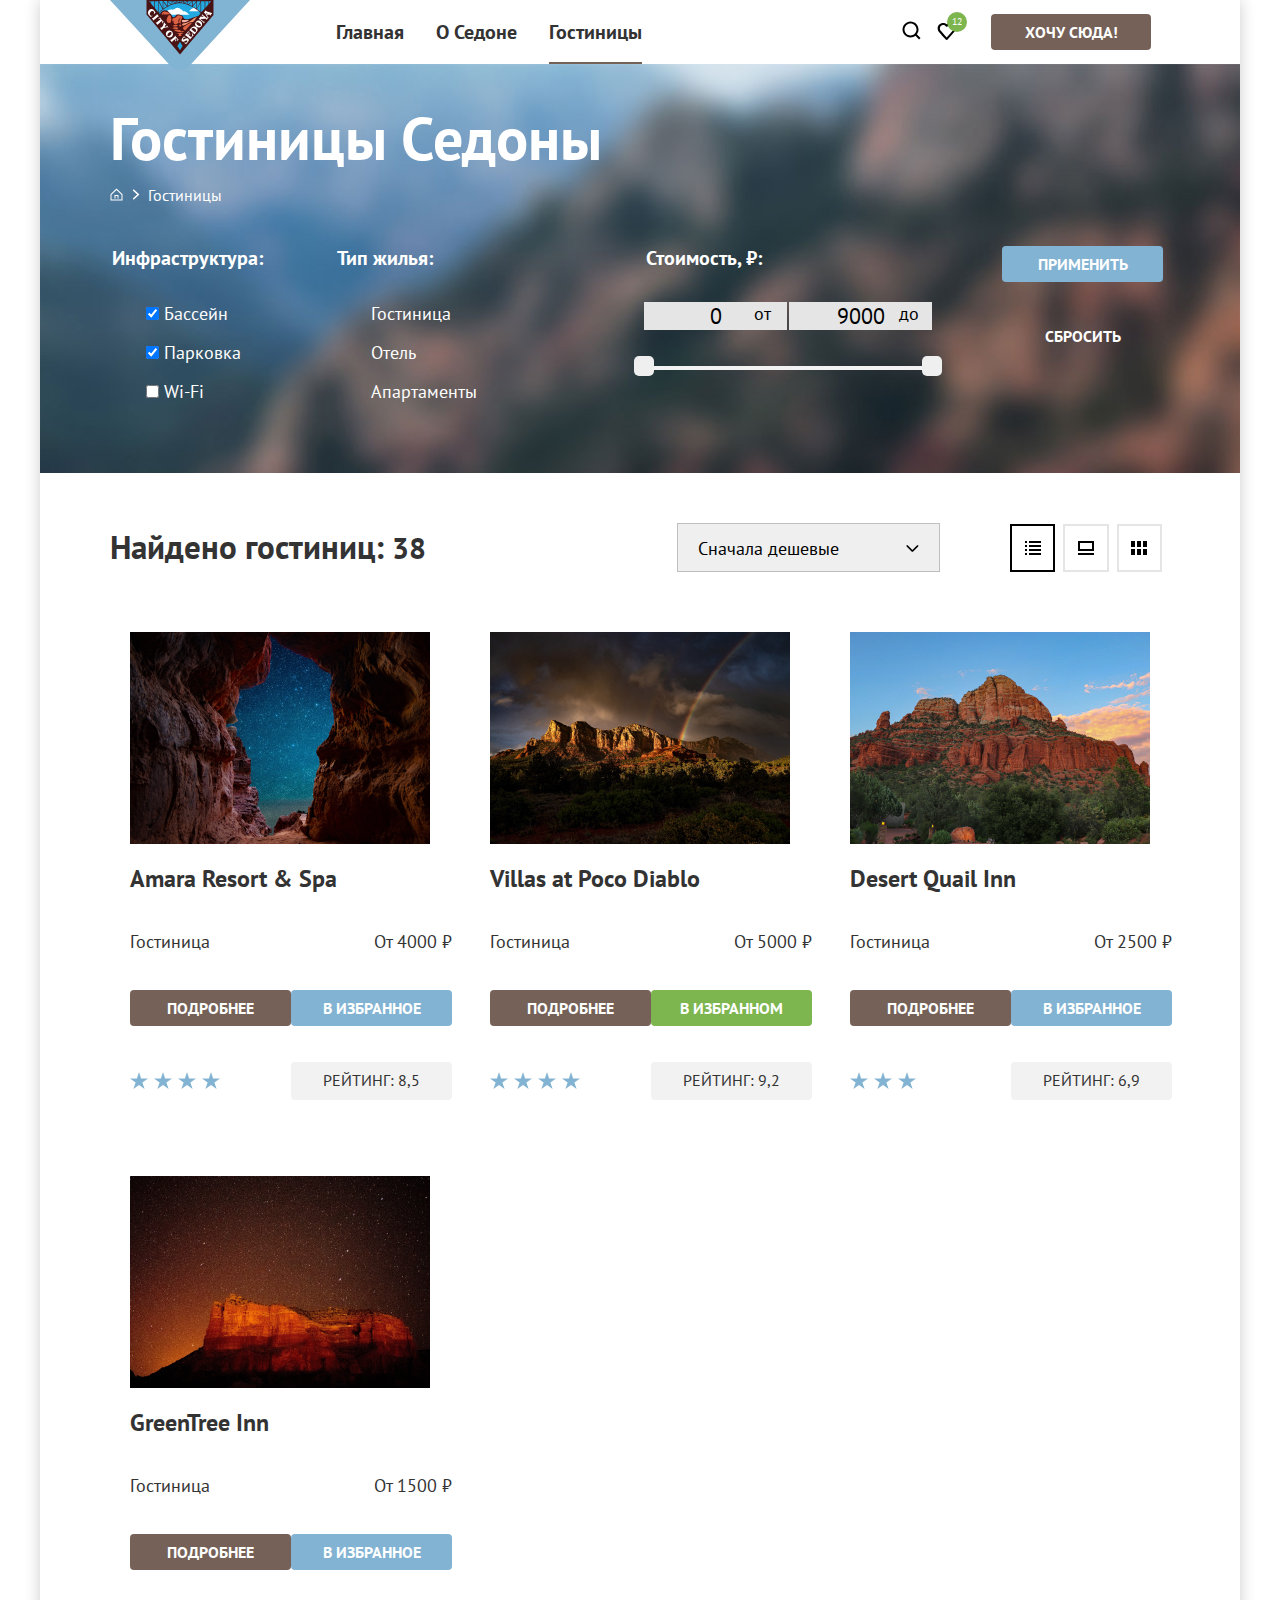
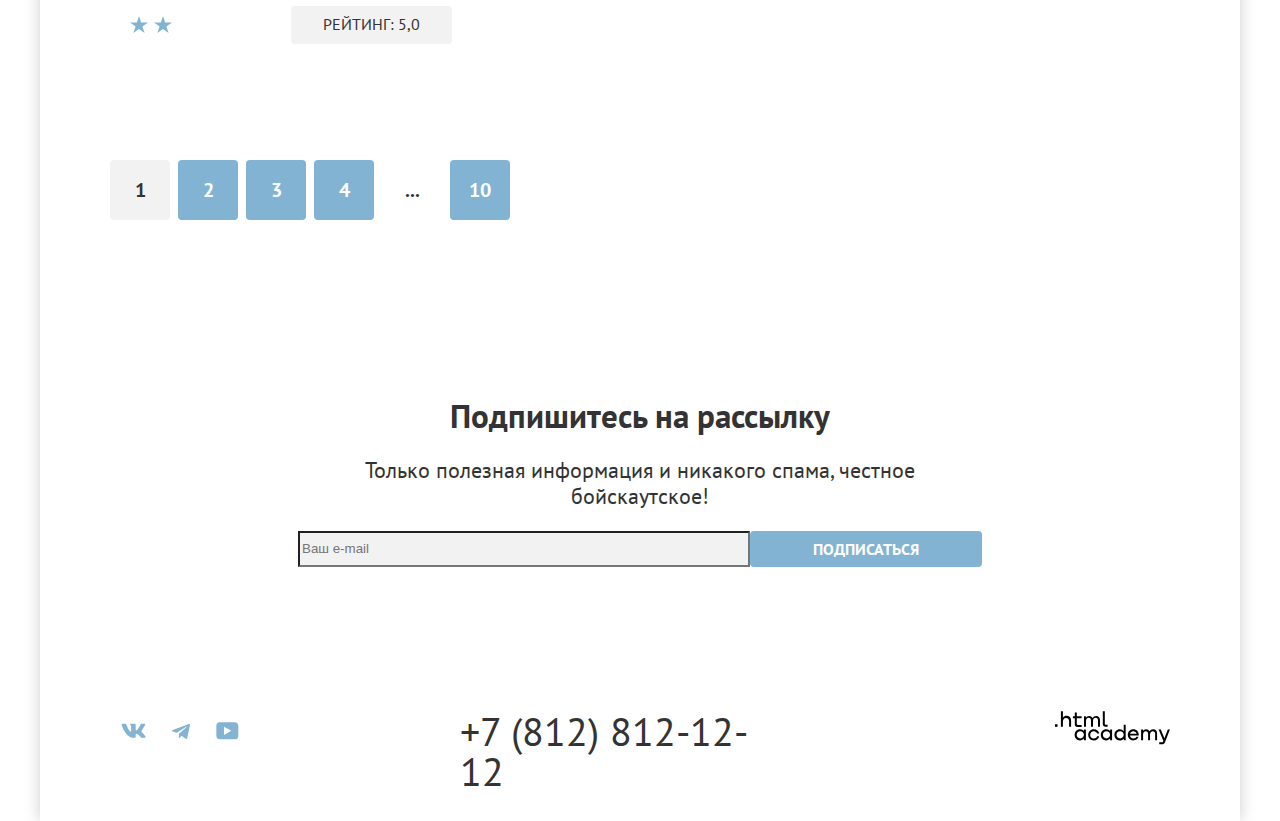
==== commit 4aabf2fc: "кнопка закрытия popover" ====
--- a/catalog.html
+++ b/catalog.html
@@ -5,7 +5,7 @@
     <meta charset="utf-8">
     <title>Каталог</title>
     <link rel="stylesheet" href="styles/styles.css">
-    <link rel="icon" href="favicon.png"><!-- 32×32 -->
+    <link rel="icon" type="image/png" href="images/favicon.png">
   </head>
 
   <body>
@@ -64,7 +64,7 @@
           <ol class="breadcrumbs">
             <li class="breadcrumbs-item breadcrumbs-home">
               <a class="breadcrumbs-link" href="index.html">
-                <img class="breadcrumbs-home-image" src="images/icon-breadcrumbs-home.svg">
+                <img class="breadcrumbs-home-image" src="images/icon-breadcrumbs-home.svg" alt="на главную страницу">
                 <span class="visually-hidden">Главная</span></a>
             </li>
             <li class="breadcrumbs-item">
@@ -193,10 +193,10 @@
               </div>
               <div class="hotel-options-wrapper">
                 <p class="hotel-stars">
-                  <img class="hotel-star-image" src="images/icon-star.svg">
-                  <img class="hotel-star-image" src="images/icon-star.svg">
-                  <img class="hotel-star-image" src="images/icon-star.svg">
-                  <img class="hotel-star-image" src="images/icon-star.svg">
+                  <img class="hotel-star-image" src="images/icon-star.svg" alt="количество звёзд">
+                  <img class="hotel-star-image" src="images/icon-star.svg" alt="количество звёзд">
+                  <img class="hotel-star-image" src="images/icon-star.svg" alt="количество звёзд">
+                  <img class="hotel-star-image" src="images/icon-star.svg" alt="количество звёзд">
                   <span class="visually-hidden">4 звезды</span></p>
                 <p class="hotel-rating">РЕЙТИНГ: 8,5</p>
               </div>
@@ -217,10 +217,10 @@
               </div>
               <div class="hotel-options-wrapper">
                 <p class="hotel-stars">
-                  <img class="hotel-star-image" src="images/icon-star.svg">
-                  <img class="hotel-star-image" src="images/icon-star.svg">
-                  <img class="hotel-star-image" src="images/icon-star.svg">
-                  <img class="hotel-star-image" src="images/icon-star.svg">
+                  <img class="hotel-star-image" src="images/icon-star.svg" alt="количество звёзд">
+                  <img class="hotel-star-image" src="images/icon-star.svg" alt="количество звёзд">
+                  <img class="hotel-star-image" src="images/icon-star.svg" alt="количество звёзд">
+                  <img class="hotel-star-image" src="images/icon-star.svg" alt="количество звёзд">
                   <span class="visually-hidden">4 звезды</span></p>
                 <p class="hotel-rating">РЕЙТИНГ: 9,2</p>
               </div>
@@ -240,9 +240,9 @@
               </div>
               <div class="hotel-options-wrapper">
                 <p class="hotel-stars">
-                  <img class="hotel-star-image" src="images/icon-star.svg">
-                  <img class="hotel-star-image" src="images/icon-star.svg">
-                  <img class="hotel-star-image" src="images/icon-star.svg">
+                  <img class="hotel-star-image" src="images/icon-star.svg" alt="количество звёзд">
+                  <img class="hotel-star-image" src="images/icon-star.svg" alt="количество звёзд">
+                  <img class="hotel-star-image" src="images/icon-star.svg" alt="количество звёзд">
                   <span class="visually-hidden">3 звезды</span></p>
                 <p class="hotel-rating">РЕЙТИНГ: 6,9</p>
               </div>
@@ -263,8 +263,8 @@
               </div>
               <div class="hotel-options-wrapper">
                 <p class="hotel-stars">
-                  <img class="hotel-star-image" src="images/icon-star.svg">
-                  <img class="hotel-star-image" src="images/icon-star.svg">
+                  <img class="hotel-star-image" src="images/icon-star.svg" alt="количество звёзд">
+                  <img class="hotel-star-image" src="images/icon-star.svg" alt="количество звёзд">
                   <span class="visually-hidden">2 звезды</span></p>
                 <p class="hotel-rating">РЕЙТИНГ: 5,0</p>
               </div>
--- a/styles/styles.css
+++ b/styles/styles.css
@@ -820,12 +820,12 @@
 
 .catalog-filter-label {
   display: flex;
+  position: relative;
 }
 
 .range-input {
   position: relative;
 width: 143px;
-padding: 12px auto 20px ;
 font: inherit;
 text-align: center;
 background-color: #E5E5E5;
@@ -834,10 +834,11 @@
 }
 
 .catalog-label-text {
-position: absolute;
-color: rgba(0, 0, 0, 1);
-font-size: 18px;
-line-height: 24px;
+  position: absolute;
+  left: 110px;
+  color: rgba(0, 0, 0, 1);
+  font-size: 18px;
+  line-height: 24px;
 }
 
 .range-input::-webkit-outer-spin-button,
@@ -1121,8 +1122,7 @@
   position: absolute;
     top: 0;
     left: 0;
-    display: flex;
-    width: 100%;
+    width: 717px;
     height: 100%;
     padding: 64px 70px;
 }
@@ -1139,24 +1139,24 @@
   right: 0;
   width: 52px;
   height: 52px;
-  background-color: #FFFFFF;
+  background-color: rgba(242, 242, 242, 1)F;
   background-image: url(../images/icon-cross.svg);
   background-repeat: no-repeat;
   background-position: center;
   cursor: pointer;
   border: none;
-}
-
+  border-radius: 50%;
+}
 
 /*
-.modal-content {
+.modal-form {
   display: grid;
   grid-template-columns: repeat(2, auto);
   column-gap: 70px;
   grid-template-rows: repeat(4, auto);
   row-gap: 23px;
-  */
-}
+}
+*/
 
 .modal-title {
   font-weight: 700;
@@ -1174,14 +1174,14 @@
   line-height: 24px;
 }
 
-.modal-search input {
+.modal-search-block input {
 background-color: #F2F2F2;
 margin: 0;
 padding: 0;
 border: none;
 }
 
-.modal-search .text-input {
+.modal-search-block .text-input {
   font-weight: 700;
   font-size: 18px;
   line-height: 20px;
@@ -1222,7 +1222,7 @@
     border-radius: 4px;
     }
 
-    /*
+
 .button-info {
   position: relative;
 }
@@ -1244,7 +1244,17 @@
       box-shadow: rgba(0, 0, 0, 0.3);
     }
 
-    /*
+.popover-close-button {
+  width: 26px;
+  height: 26px;
+  background-color: rgba(131, 179, 211, 1);
+  background-image: url(../images/icon-info.svg);
+  background-repeat: no-repeat;
+  background-position: center;
+  cursor: pointer;
+  border: none;
+  border-radius: 50%;
+}
 /*
 
     .radio-button:hover {
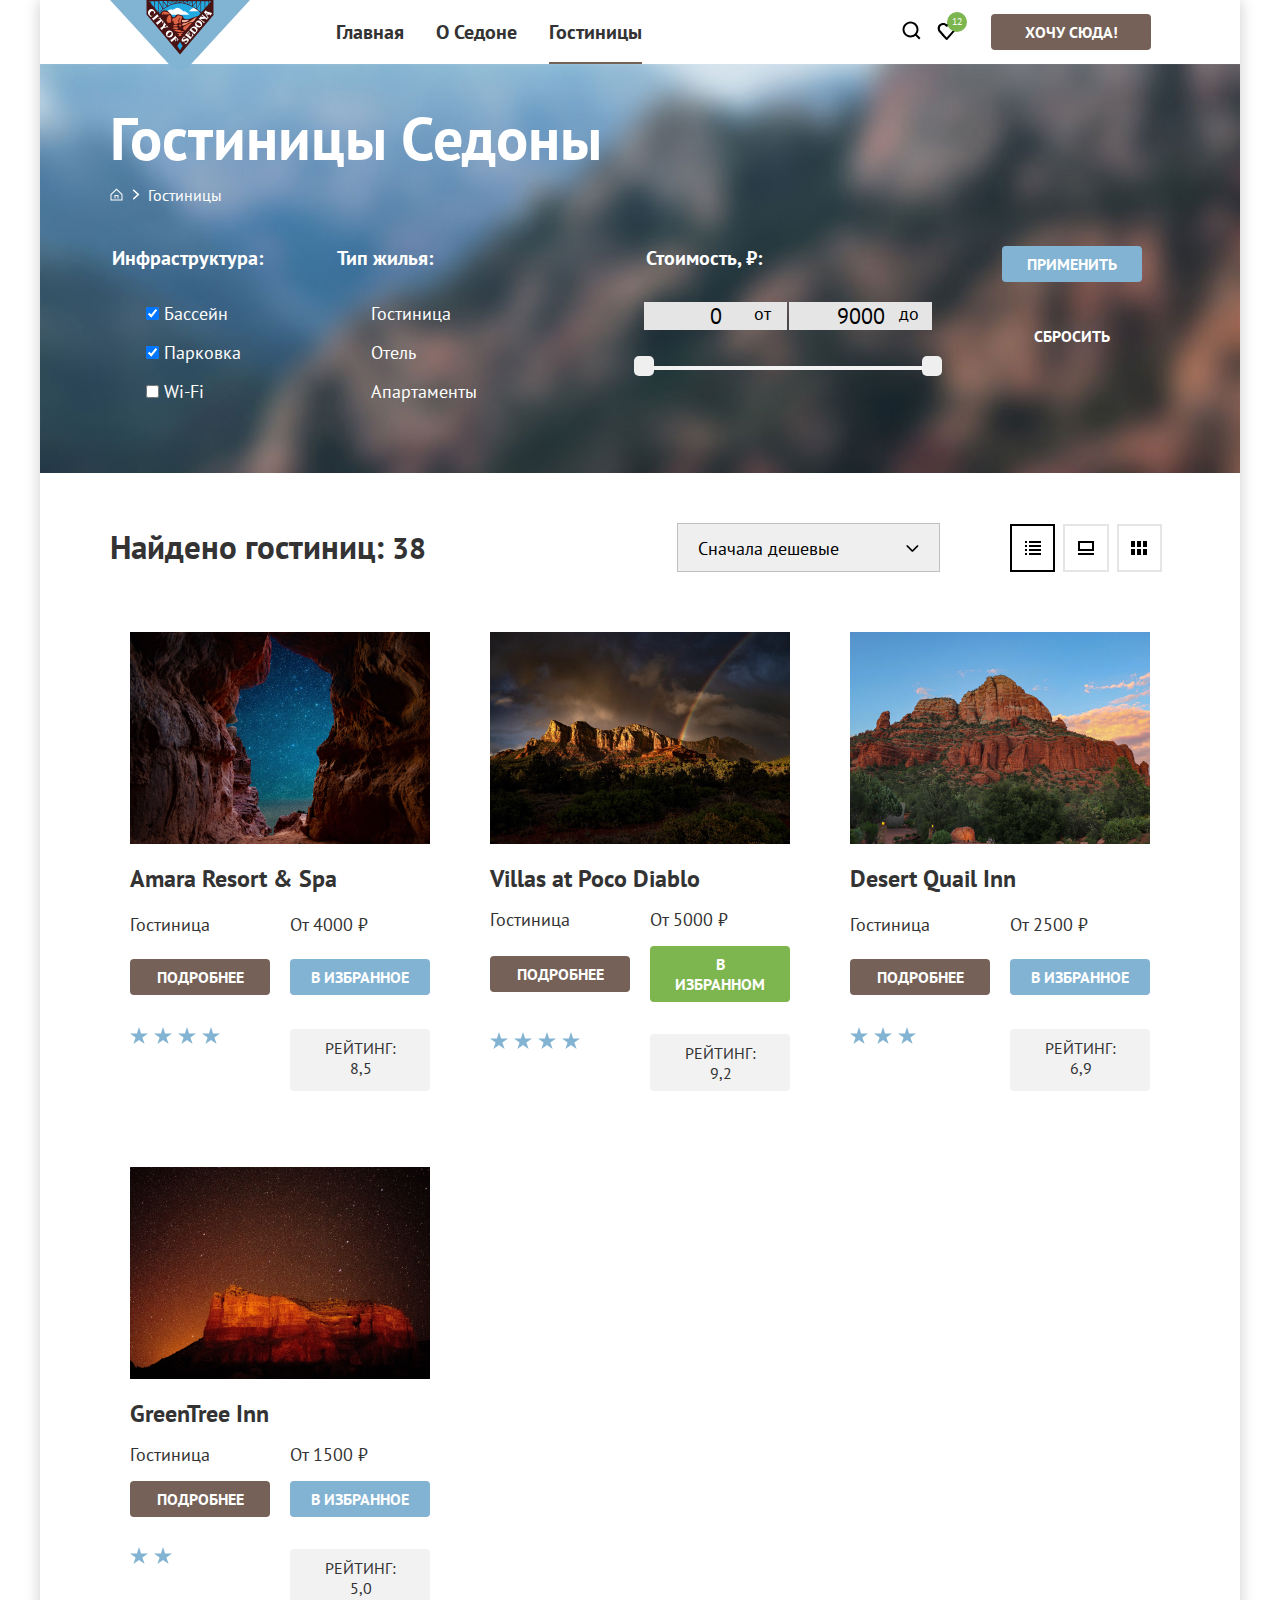
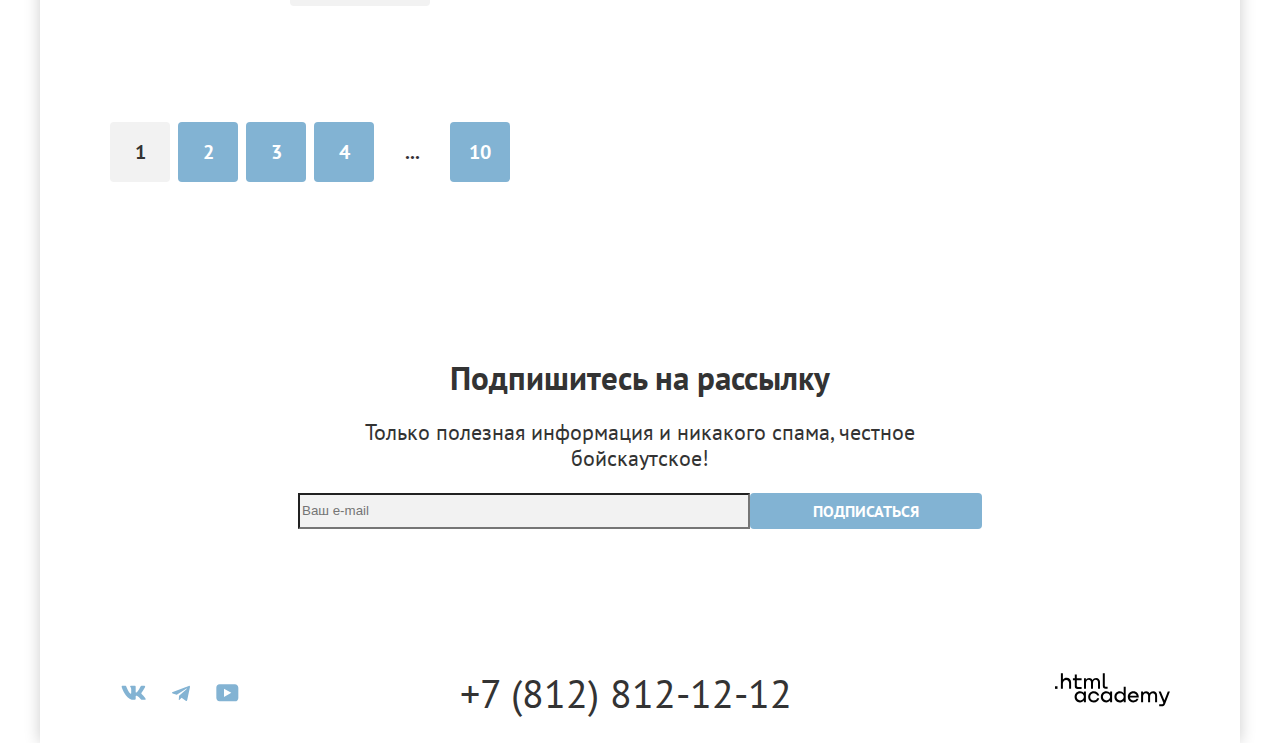
==== commit a44b681d: "переделывает грид карточки (не очень удачно)" ====
--- a/catalog.html
+++ b/catalog.html
@@ -183,15 +183,10 @@
                   alt="Гостиница Amara Resort & Spa">
                 <h3 class="hotel-name">Amara Resort & Spa</h3>
               </a>
-              <div class="hotel-options-wrapper">
                 <p class="hotel-type">Гостиница</p>
                 <p class="hotel-price">От 4000 ₽</p>
-              </div>
-              <div class="hotel-options-wrapper">
                 <a class="button" href="">Подробнее</a>
                 <button class="button button-blue">В избранное</button>
-              </div>
-              <div class="hotel-options-wrapper">
                 <p class="hotel-stars">
                   <img class="hotel-star-image" src="images/icon-star.svg" alt="количество звёзд">
                   <img class="hotel-star-image" src="images/icon-star.svg" alt="количество звёзд">
@@ -199,7 +194,6 @@
                   <img class="hotel-star-image" src="images/icon-star.svg" alt="количество звёзд">
                   <span class="visually-hidden">4 звезды</span></p>
                 <p class="hotel-rating">РЕЙТИНГ: 8,5</p>
-              </div>
             </div>
             <div class="hotel-item">
               <a class="hotel-card-link" href="#">
@@ -207,15 +201,10 @@
                   alt="Гостиница Villas at Poco Diablo">
                 <h3 class="hotel-name">Villas at Poco Diablo</h3>
               </a>
-              <div class="hotel-options-wrapper">
                 <p class="hotel-type">Гостиница</p>
                 <p class="hotel-price">От 5000 ₽</p>
-              </div>
-              <div class="hotel-options-wrapper">
                 <a class="button" href="">Подробнее</a>
                 <button class="button button-green">В избранном</button>
-              </div>
-              <div class="hotel-options-wrapper">
                 <p class="hotel-stars">
                   <img class="hotel-star-image" src="images/icon-star.svg" alt="количество звёзд">
                   <img class="hotel-star-image" src="images/icon-star.svg" alt="количество звёзд">
@@ -223,51 +212,38 @@
                   <img class="hotel-star-image" src="images/icon-star.svg" alt="количество звёзд">
                   <span class="visually-hidden">4 звезды</span></p>
                 <p class="hotel-rating">РЕЙТИНГ: 9,2</p>
-              </div>
             </div>
             <div class="hotel-item">
               <a class="hotel-card-link" href="#">
                 <img class="hotel-image" src="images/hotel-3.jpg" width="300" height="212" alt="Гостиница Quail Inn">
                 <h3 class="hotel-name">Desert Quail Inn</h3>
               </a>
-              <div class="hotel-options-wrapper">
                 <p class="hotel-type">Гостиница</p>
                 <p class="hotel-price">От 2500 ₽</p>
-              </div>
-              <div class="hotel-options-wrapper">
                 <a class="button" href="">Подробнее</a>
                 <button class="button button-blue">В избранное</button>
-              </div>
-              <div class="hotel-options-wrapper">
                 <p class="hotel-stars">
                   <img class="hotel-star-image" src="images/icon-star.svg" alt="количество звёзд">
                   <img class="hotel-star-image" src="images/icon-star.svg" alt="количество звёзд">
                   <img class="hotel-star-image" src="images/icon-star.svg" alt="количество звёзд">
                   <span class="visually-hidden">3 звезды</span></p>
                 <p class="hotel-rating">РЕЙТИНГ: 6,9</p>
-              </div>
             </div>
             <div class="hotel-item">
               <a class="hotel-card-link" href="#">
                 <img class="hotel-image" src="images/hotel-4.jpg" width="300" height="212"
                   alt="Гостиница GreenTree Inn ">
                 <h3 class="hotel-name">GreenTree Inn</h3>
-              </a>
-              <div class="hotel-options-wrapper">
+                </a>
                 <p class="hotel-type">Гостиница</p>
                 <p class="hotel-price">От 1500 ₽</p>
-              </div>
-              <div class="hotel-options-wrapper">
                 <a class="button" href="">Подробнее</a>
                 <button class="button button-blue">В избранное</button>
-              </div>
-              <div class="hotel-options-wrapper">
                 <p class="hotel-stars">
                   <img class="hotel-star-image" src="images/icon-star.svg" alt="количество звёзд">
                   <img class="hotel-star-image" src="images/icon-star.svg" alt="количество звёзд">
                   <span class="visually-hidden">2 звезды</span></p>
                 <p class="hotel-rating">РЕЙТИНГ: 5,0</p>
-              </div>
             </div>
           </section>
           <ul class="pagination">
--- a/styles/styles.css
+++ b/styles/styles.css
@@ -64,6 +64,7 @@
   background-color: #756157;
   color: #FFFFFF;
   text-align: center;
+  margin: auto;
   text-decoration: none;
   text-transform: uppercase;
   font-weight: 700;
@@ -75,7 +76,7 @@
   display: inline-block;
   box-sizing: border-box;
   border-radius: 4px;
-  min-width: 161px;
+  min-width: 140px;
 }
 
 
@@ -426,21 +427,21 @@
 .offers-item:nth-child(1) {
   background-image:url('/images/advantage-house.svg');
   background-repeat: no-repeat;
-  background-position: 50% 20%;
+  background-position: 50% 81px;
 }
 
 
 .offers-item:nth-child(2) {
   background-image:url('/images/advantage-food.svg');
   background-repeat: no-repeat;
-  background-position: 50% 20%;
+  background-position: 50% 81px;
 }
 
 
 .offers-item:nth-child(3) {
   background-image:url('/images/advantage-souvenirs.svg');
   background-repeat: no-repeat;
-  background-position: 50% 20%;
+  background-position: 50% 81px;
 }
 
 .advantages-item,
@@ -456,7 +457,15 @@
   padding-bottom: 112px;
 }
 
-.offers-list .advantages-description-wrapper {
+
+.offers-description-wrapper {
+  padding-top: 112px;
+  text-align: center;
+  padding-bottom: 81px;
+}
+
+
+.offers-list .offers-description-wrapper {
   padding-top: 183px;
 }
 
@@ -602,7 +611,7 @@
 */
 
 .footer-contacts {
-  width: 331px;
+  width: 360px;
   margin-right: auto;
 }
 
@@ -625,6 +634,7 @@
   font-style: normal;
   line-height: 40px;
   text-decoration: none;
+  text-align: center;
 }
 
 
@@ -952,8 +962,9 @@
   */
   padding: 20px;
   display: grid;
-  grid-template-rows: 1fr auto auto auto;
-  gap: 20px;
+  grid-template-columns: 1fr 1fr;
+  column-gap: 20px;
+  row-gap: 16px;
 }
 
 /*
@@ -965,7 +976,7 @@
 
 
 .hotel-image {
-  margin-bottom: 16px;
+margin-bottom: 16px;
 }
 
 .hotel-name {
@@ -974,6 +985,7 @@
   line-height: 28px;
   color: #333333;
   margin: 0;
+
 }
 
 .hotel-card-link {
@@ -1009,6 +1021,13 @@
 .hotel-price {
   font-size: 18px;
   line-height: 21px;
+  margin: 0;
+
+}
+
+.hotel-stars {
+  margin: 10px 0;
+
 }
 
 .hotel-rating {
@@ -1020,11 +1039,12 @@
   text-decoration: none;
   text-transform: uppercase;
   border: none;
-  padding: 8px 20px;
   display: inline-block;
   box-sizing: border-box;
   border-radius: 4px;
-  min-width: 161px;
+  min-width: 140px;
+padding: 9px 22px 8px 23px;
+
 }
 
 
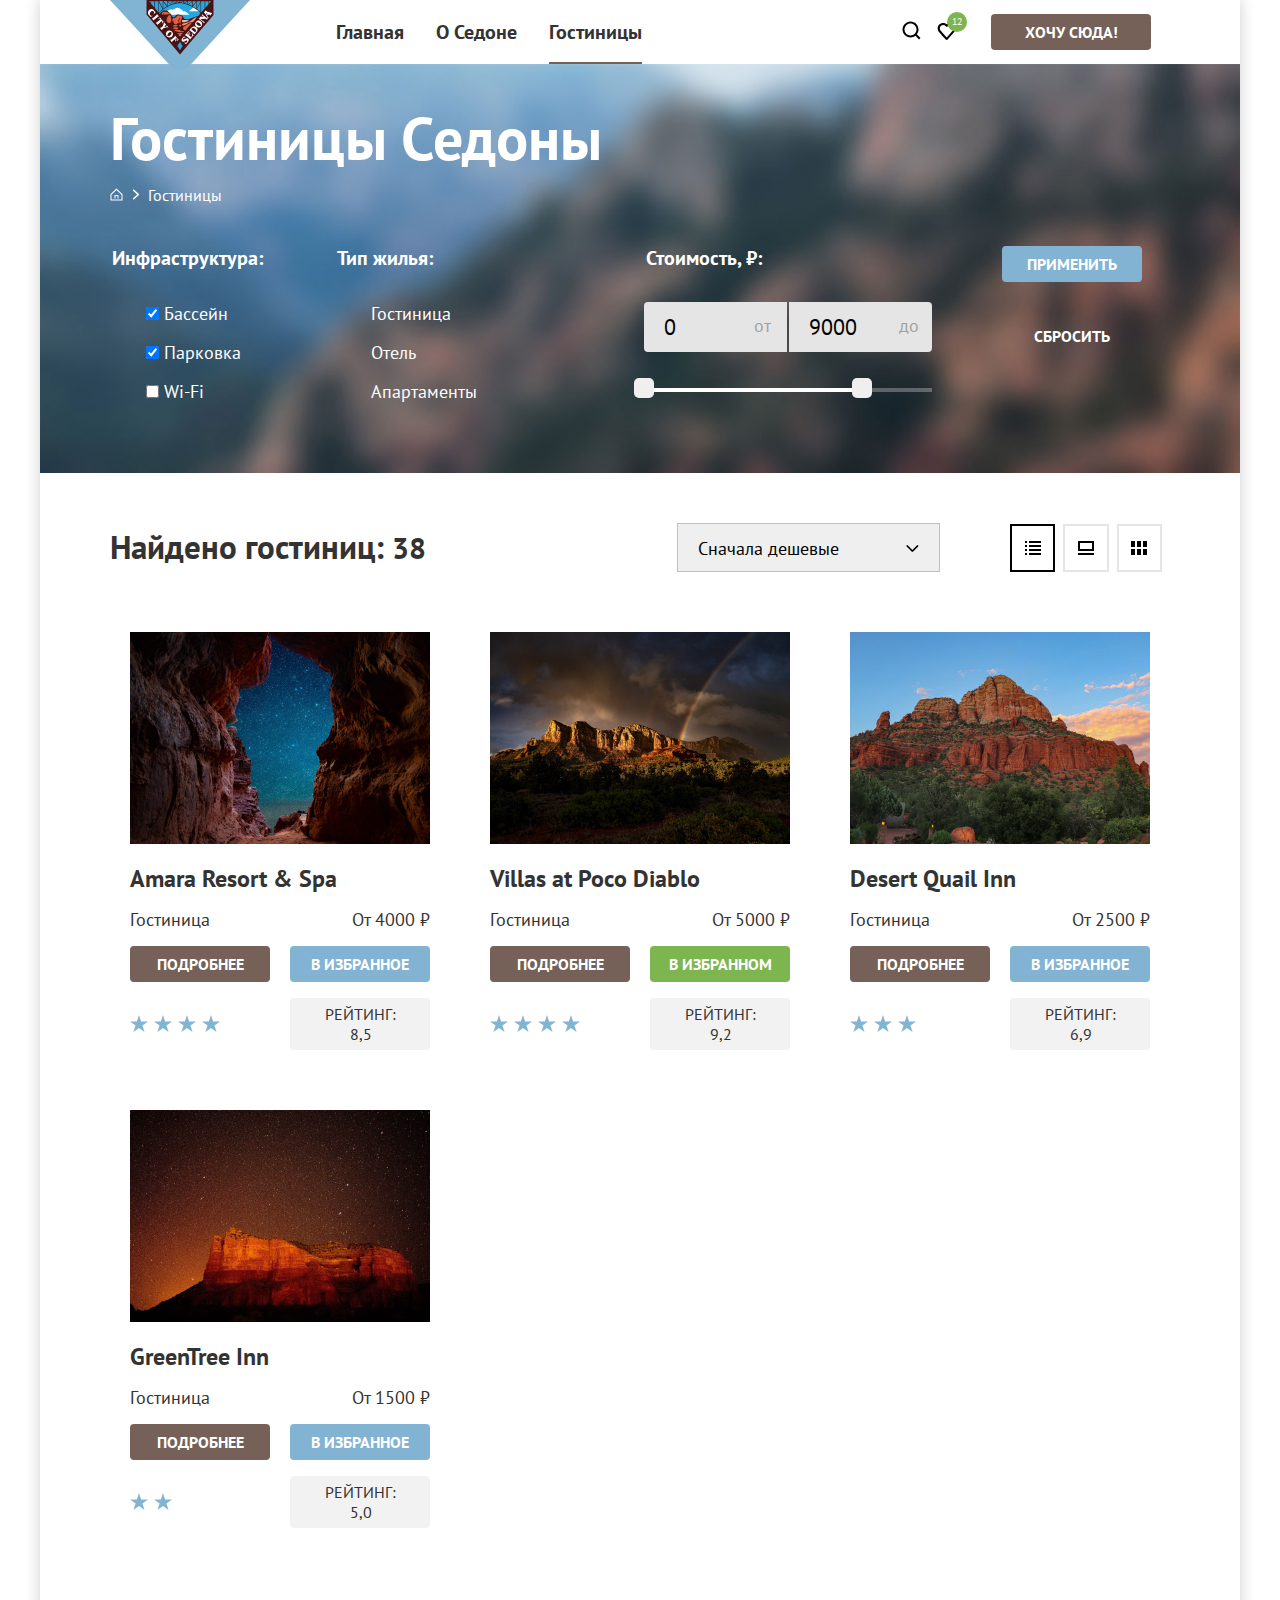
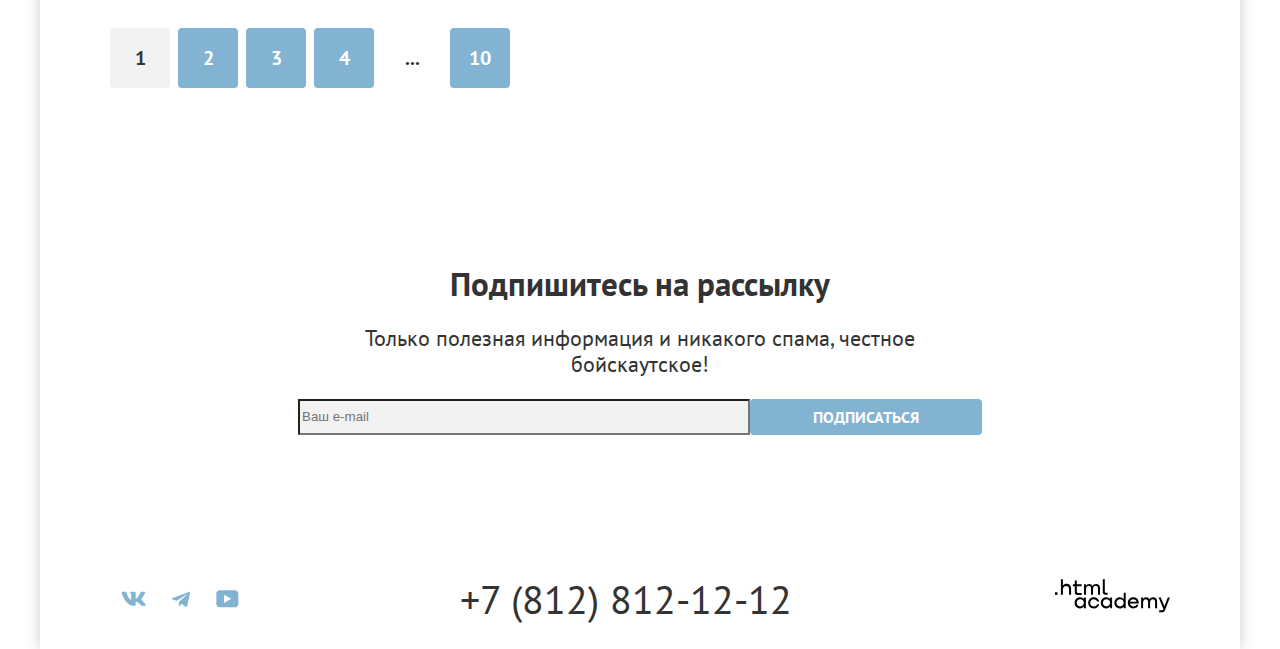
==== commit d5460af5: "оформляет углы у формы стоимости и делает слайдер" ====
--- a/catalog.html
+++ b/catalog.html
@@ -120,8 +120,8 @@
               <legend class="catalog-filter-title">Стоимость, ₽:</legend>
 <div class="range">
 <div class="range-wrapper-units">
-<label class="catalog-filter-label"><input class="range-input" type="number" value="0" name="min-price"><span class="catalog-label-text">от</span></label>
-<label class="catalog-filter-label"><input class="range-input" type="number" value="9000" name="max-price"><span class="catalog-label-text">до</span></label>
+<label class="catalog-filter-label"><input class="range-input range-input-left" type="number" value="0" name="min-price"><span class="catalog-label-text">от</span></label>
+<label class="catalog-filter-label"><input class="range-input range-input-right" type="number" value="9000" name="max-price"><span class="catalog-label-text">до</span></label>
 </div>
 <div class="range-scale">
 <div class="range-bar">
--- a/styles/styles.css
+++ b/styles/styles.css
@@ -110,6 +110,7 @@
 
 .button-green {
   background-color: #7DB54F;
+  padding: 8px 18px;
 }
 
 .button-green:hover, .button-green:focus {
@@ -778,7 +779,7 @@
 position: relative;
 height: 4px;
 margin-bottom: 8px;
-background-color: rgba(242, 242, 242, 1)
+background-color: rgba(242, 242, 242, 0.3);
 }
 
 .range-input value {
@@ -788,8 +789,9 @@
 }
 
 .range-bar {
-  background-color: #FFFFFF;
-
+  background-color: #fff;
+  width: 220px;
+  height: 4px;
 }
 .range-toggle {
   position: absolute;
@@ -818,7 +820,7 @@
 
 .toggle-max {
 top: -10px;
-right: -10px;
+right: 60px;
 }
 
 .range-wrapper-units {
@@ -834,19 +836,29 @@
 }
 
 .range-input {
-  position: relative;
+position: relative;
 width: 143px;
 font: inherit;
-text-align: center;
 background-color: #E5E5E5;
 border: none;
 appearance: textfield;
+padding: 12px 20px;
+}
+
+.range-input-left {
+  border-radius: 4px 0px 0px 4px;
+}
+
+.range-input-right {
+  border-radius: 0px 4px 4px 0px;
 }
 
 .catalog-label-text {
   position: absolute;
   left: 110px;
+  top: 12px;
   color: rgba(0, 0, 0, 1);
+  opacity: 0.3;
   font-size: 18px;
   line-height: 24px;
 }
@@ -1022,11 +1034,15 @@
   font-size: 18px;
   line-height: 21px;
   margin: 0;
-
+}
+
+.hotel-price {
+margin-left: auto;
 }
 
 .hotel-stars {
-  margin: 10px 0;
+  margin: 0;
+  align-self: center;
 
 }
 
@@ -1043,8 +1059,8 @@
   box-sizing: border-box;
   border-radius: 4px;
   min-width: 140px;
-padding: 9px 22px 8px 23px;
-
+padding: 6px 22px 6px 23px;
+margin: 0;
 }
 
 
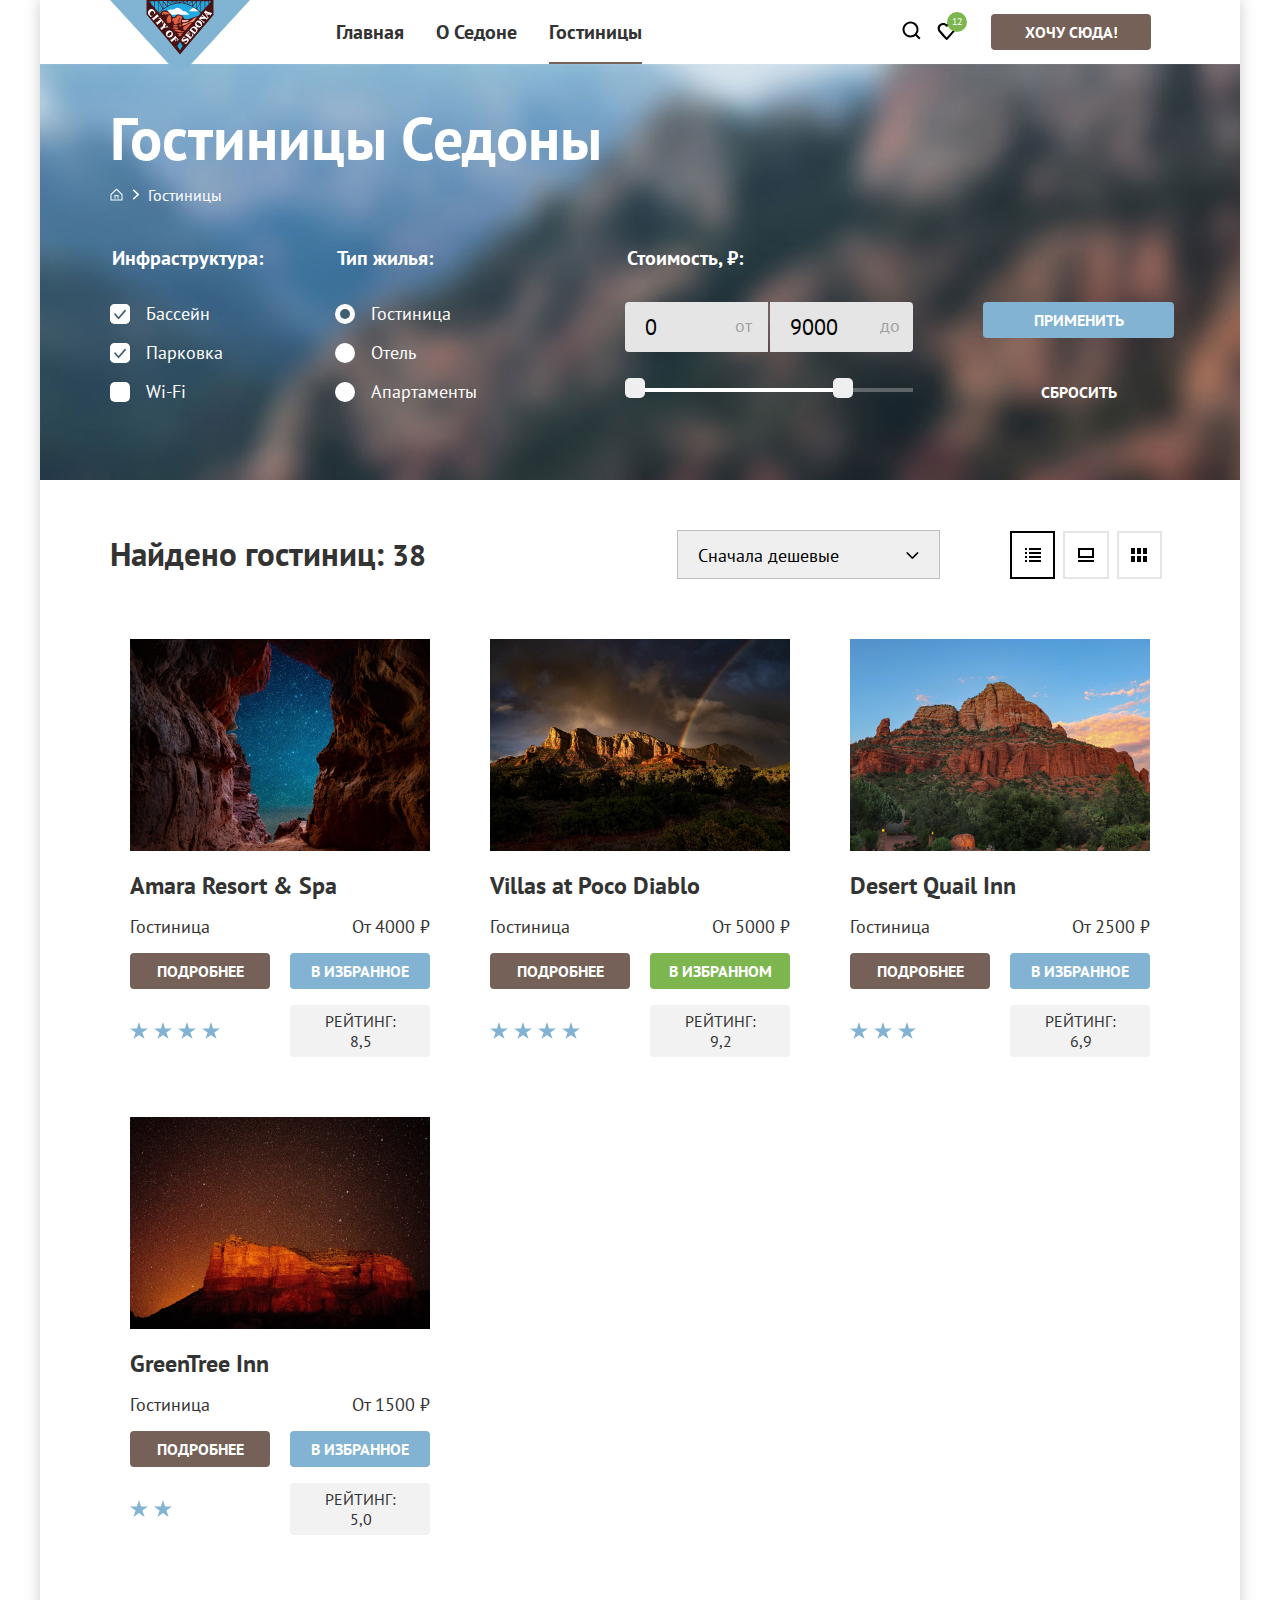
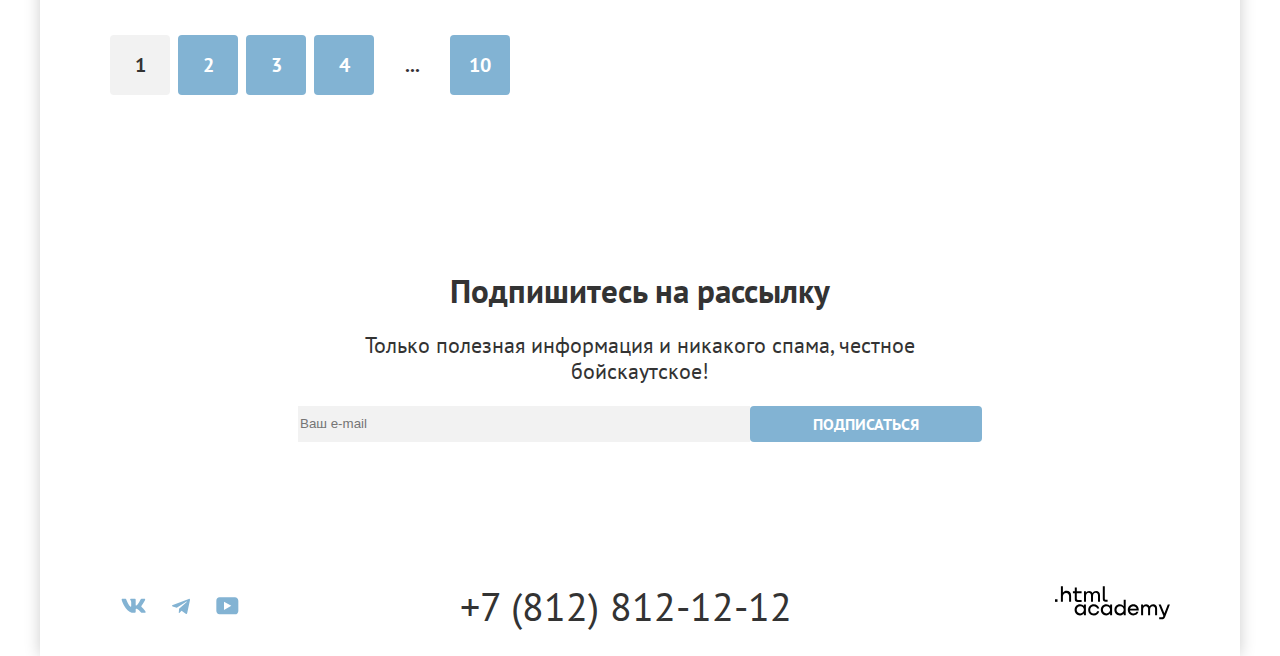
==== commit bac5d6c7: "Merge pull request #10 from d7add9/master" ====
--- a/catalog.html
+++ b/catalog.html
@@ -78,21 +78,23 @@
               <ul class="catalog-filter-list">
                 <li class="catalog-filter-item">
                   <label class="control">
-                    <input class="control-input" type="checkbox" name="pool" checked>
-                    <span class="control-mark"></span>
-                    Бассейн</label>
-                </li>
-                <li class="catalog-filter-item">
-                  <label class="control">
-                    <input class="control-input" type="checkbox" name="parking" checked>
-                    <span class="control-mark"></span>
-                    Парковка</label>
-                </li>
-                <li class="catalog-filter-item">
-                  <label class="control">
-                    <input class="control-input" type="checkbox" name="wi-fi">
-                    <span class="control-mark"></span>
-                    Wi-Fi</label>
+                    <input class="control-input visually-hidden" type="checkbox" name="pool" checked>
+                    <span class="custom-checkbox"></span>
+                    <span class="button-label-text">
+                    Бассейн</span></label>
+                </li>
+                <li class="catalog-filter-item">
+                  <label class="control">
+                    <input class="control-input visually-hidden" type="checkbox" name="parking" checked>
+                    <span class="custom-checkbox"></span>
+                    <span class="button-label-text">
+                    Парковка</span></label>
+                </li>
+                <li class="catalog-filter-item">
+                  <label class="control">
+                    <input class="control-input visually-hidden" type="checkbox" name="wi-fi">
+                    <span class="custom-checkbox"></span>
+                    <span class="button-label-text">Wi-Fi</span></label>
                 </li>
               </ul>
             </fieldset>
@@ -101,17 +103,23 @@
               <ul class="catalog-filter-list">
                 <li class="catalog-filter-item">
                   <label class="control">
-                    <input class="control-input visually-hidden" type="radio" name="type" checked>Гостиница
+                    <input class="control-input visually-hidden" type="radio" name="type" checked>
+                    <span class="custom-radio"></span>
+                    <span class="button-label-text">Гостиница</span>
                   </label>
                 </li>
                 <li class="catalog-filter-item">
                   <label class="control">
-                    <input class="control-input  visually-hidden" type="radio" name="type">Отель
+                    <input class="control-input  visually-hidden" type="radio" name="type">
+                    <span class="custom-radio"></span>
+                    <span class="button-label-text">Отель</span>
                   </label>
                 </li>
                 <li class="catalog-filter-item">
                   <label class="control">
-                    <input class="control-input  visually-hidden" type="radio" name="type">Апартаменты
+                    <input class="control-input  visually-hidden" type="radio" name="type">
+                    <span class="custom-radio"></span>
+                    <span class="button-label-text">Апартаменты</span>
                   </label>
                 </li>
               </ul>
@@ -132,8 +140,8 @@
 </div>
             </fieldset>
             <div class="form-buttons-container">
-              <button class="button button-blue" type="submit" value="Применить">Применить</button>
-              <button class="button button-transparent" type="reset" value="Сбросить">Сбросить</button>
+              <button class="button button-blue button-form" type="submit" value="Применить">Применить</button>
+              <button class="button button-transparent button-form" type="reset" value="Сбросить">Сбросить</button>
             </div>
           </form>
         </header>
--- a/styles/styles.css
+++ b/styles/styles.css
@@ -87,9 +87,12 @@
 
 .button-modal-search {
   width: 577px;
-}
-
-.button:hover, button:focus {
+  padding: 18px 256px;
+  grid-column: 1 / -1;
+}
+
+.button:hover,
+.button:focus {
 background-color: #615048;
 outline: none;
 }
@@ -117,6 +120,10 @@
   background-color: #6C9E42;
 }
 
+
+.button-form {
+  min-width: 191px;
+}
 .button-blue {
   background-color: #82B3D3;
 }
@@ -543,11 +550,13 @@
 
 .subscribe-form-catalog input {
  background-color: rgba(242, 242, 242, 1);
+ border: none;
 }
 
 .field {
-  padding-left: 20px;
+  display: flex;
   font: inherit;
+  align-items: center;
 }
 
 .field:hover,
@@ -665,6 +674,7 @@
   line-height: 21px;
   list-style: none;
   display: flex;
+  width: 200px;
   margin: 0;
   padding: 0;
   list-style-type: none;
@@ -696,6 +706,7 @@
 .catalog-filter-form {
   display: flex;
   flex-wrap: nowrap;
+  width: 1060px;
 }
 
 .catalog-filter-group {
@@ -711,7 +722,7 @@
 
 .catalog-filter-group:nth-child(2) {
   width: 150px;
-  margin-right: 167px;
+  margin-right: 140px;
 }
 
 .catalog-filter-group:nth-child(3) {
@@ -719,6 +730,10 @@
   margin-right: 70px;
 }
 
+
+.form-buttons-container {
+  margin-top: 56px;
+}
 .catalog-filter-item {
   font-size: 18px;
   line-height: 23px;
@@ -732,19 +747,90 @@
   position: relative;
   display: block;
   padding-left: 36px;
-}
-
-
-.control-mark {
+  width: 200px;
+}
+
+
+
+
+.control-input[type="checkbox"]:checked + .custom-checkbox::before  {
   position: absolute;
+  display: inline-block;
+  content: "";
+  top: 0px;
+  left: 0px;
+  width: 20px;
+  height: 20px;
+  border-radius: 5px;
+  font-size: 18px;
+  line-height: 23px;
+  background-color: #fff;
+  background-image: url(../images/checkbox-arrow.svg);
+  background-repeat: no-repeat;
+  background-position: 50%;
+}
+
+
+
+.custom-checkbox {
+  position: absolute;
+  display: inline-block;
   top: 2px;
   left: 0px;
   width: 20px;
-  height: 19px;
+  height: 20px;
   border-radius: 5px;
   font-size: 18px;
   line-height: 23px;
-}
+  background-color: #fff;
+}
+
+
+.control-input:hover + .custom-checkbox,
+.control-input:hover + .custom-radio
+{
+opacity: 0.5;
+}
+
+.control-input:focus + .custom-checkbox,
+.control-input:focus + .custom-radio
+{
+  outline: 3px solid rgba(131, 179, 211, 1);
+}
+
+.control-input:disabled ~ .custom-checkbox + .button-label-text,
+.control-input:disabled ~ .custom-radio + .button-label-text
+{
+  opacity: 0.3;
+}
+
+.custom-radio {
+  position: absolute;
+  display: inline-block;
+  top: 2px;
+  left: 0px;
+  width: 20px;
+  height: 20px;
+  border-radius: 50%;
+  font-size: 18px;
+  line-height: 23px;
+  background-color: #fff;
+}
+
+
+.control-input[type="radio"]:checked + .custom-radio::before {
+  position: absolute;
+  content: "";
+  top: 5px;
+  left: 5px;
+  width: 10px;
+  height: 10px;
+  display: inline-block;
+  background-color: rgba(63, 94, 114, 1);
+  border-radius: 50%;
+}
+
+
 
 .inner-header {
   background-image: url(../images/filter-background.jpg);
@@ -757,6 +843,7 @@
 
 
 .catalog-filter-list {
+  width: 150px;
   list-style: none;
   margin: 0;
   padding: 0;
@@ -769,7 +856,7 @@
   margin-bottom: 32px;
 }
 
-.control-input {
+.button-label-text {
   font-size: 18px;
   line-height: 23px;
   margin: 0;
@@ -814,7 +901,6 @@
 }
 .toggle-min {
   top: -10px;
-  left: -10px;
   }
 
 
@@ -1153,46 +1239,67 @@
   }
 */
 
+
 .modal-container {
-
-  position: absolute;
-    top: 0;
-    left: 0;
-    width: 717px;
-    height: 100%;
-    padding: 64px 70px;
-}
-
-
+  position: fixed;
+  top: 0;
+  left: 0;
+  display: flex;
+  width: 100%;
+  height: 100%;
+  background-color: rgba(242, 242, 242, 0.8);
+  z-index: 100;
+}
+
+/*
 .modal-container-close {
   display: none;
 }
+*/
 
 .modal-close-button {
   position: absolute;
   padding: 0;
-  top: 0;
-  right: 0;
+  top: 90px;
+  right: 60px;
   width: 52px;
   height: 52px;
-  background-color: rgba(242, 242, 242, 1)F;
-  background-image: url(../images/icon-cross.svg);
-  background-repeat: no-repeat;
-  background-position: center;
+  background-color: rgba(242, 242, 242, 1);
   cursor: pointer;
   border: none;
   border-radius: 50%;
 }
 
-/*
+.modal-close-button:hover {
+background-color: rgba(230, 230, 230, 1);
+}
+
+.modal-close-button:focus {
+outline: 3px solid rgba(131, 179, 211, 1);
+}
+
+.modal-close-button:active path{
+opacity: 0.3;
+}
+
+.modal-content {
+  position: relative;
+  margin: auto;
+  width: 717px;
+  padding: 64px 70px;
+  background-color: #fff;
+  border-radius: 30px;
+  box-shadow: 0px 25px 50px rgba(0, 0, 0, 0.15);
+}
+
+
 .modal-form {
   display: grid;
-  grid-template-columns: repeat(2, auto);
-  column-gap: 70px;
-  grid-template-rows: repeat(4, auto);
+  grid-template-columns: repeat(2, 288px);
   row-gap: 23px;
 }
-*/
+
+
 
 .modal-title {
   font-weight: 700;
@@ -1210,6 +1317,26 @@
   line-height: 24px;
 }
 
+
+.arrival-date {
+  margin-right: 24px;
+}
+
+.departure-date
+{
+  margin-right: 18px;
+}
+
+.field-label {
+  margin-right: 46px;
+  position: relative;
+}
+.modal-search-block {
+  position: relative;
+  width: 577px;
+  grid-column: 1 / -1;
+}
+
 .modal-search-block input {
 background-color: #F2F2F2;
 margin: 0;
@@ -1218,21 +1345,58 @@
 }
 
 .modal-search-block .text-input {
+  width: 440px;
   font-weight: 700;
   font-size: 18px;
   line-height: 20px;
   background-color: #F2F2F2;
-}
+  padding: 12px 200px 12px 20px;
+}
+
+
+.field-adults {
+ grid-column: 1 / 2;
+}
+
+.field-children {
+ grid-column: 2 / 3;
+ justify-content: flex-end;
+}
+
+
+.date-button {
+  position: absolute;
+  top: 12px;
+  right: 40px;
+  width: 20px;
+  height: 20px;
+  background-image: url(../images/icon-date.svg);
+  background-repeat: no-repeat;
+  border: none;
+}
+
 
 .date-comment {
   font-size: 16px;
   line-height: 21px;
+  margin: 0;
+  margin-left: 137px;
+
 }
 
 .date-comment-red {
   color: #FF5757;
 }
 
+.modal-input {
+  width: 31px;
+  height: 48px;
+  font-weight: 700;
+  font-size: 18px;
+  line-height: 20px;
+  background-color: rgba(242, 242, 242, 1);
+  border: none;
+}
 
 .modal-input value {
   font-weight: 700;
@@ -1240,6 +1404,26 @@
   line-height: 20px;
 }
 
+.field-button {
+  border: none;
+  background-color: rgba(242, 242, 242, 1);
+  width: 40px;
+  height: 48px;
+}
+
+
+
+.field-box {
+  display: flex;
+  margin: 0;
+  padding: 0;
+}
+
+
+.field-box-children {
+margin-left: 46px;
+}
+
 .field-box svg path,
 .field-box:active svg path {
   fill: rgba(117, 97, 87, 0.3);
@@ -1247,16 +1431,13 @@
 
 
 
-.field-box:hover svg path
-{
-  fill: rgba(0, 0, 0, 1);
-  }
-
-  .field-box:focus svg path {
-    fill: rgba(0, 0, 0, 1);
-    border: 3px solid rgba(130, 179, 211, 1);
-    border-radius: 4px;
+
+    .field-button:focus svg path {
+      fill: rgba(0, 0, 0, 1);
+      outline: 3px solid rgba(130, 179, 211, 1);
+      border-radius: 4px;
     }
+
 
 
 .button-info {
@@ -1266,23 +1447,27 @@
     .popover-content {
       position:absolute;
       box-sizing: border-box;
-      top: 0;
-      right: 1;
+      top: 30px;
+     left: -50px;
       z-index: 1;
       width: 256px;
       min-height: 143px;
-      padding; 15px 18px 18px 22px;
+      padding: 15px 18px 18px 22px;
+      font-weight: 400;
       font-size: 16px;
-      font-weight: 20px;
+     line-height: 20px;
       color: #FFFFFF;
       background-color: rgba(51, 51, 51, 1);
       border-radius: 10px;
       box-shadow: rgba(0, 0, 0, 0.3);
     }
 
+
 .popover-close-button {
+  position: absolute;
   width: 26px;
   height: 26px;
+  margin-left: 10px;
   background-color: rgba(131, 179, 211, 1);
   background-image: url(../images/icon-info.svg);
   background-repeat: no-repeat;
@@ -1291,19 +1476,3 @@
   border: none;
   border-radius: 50%;
 }
-/*
-
-    .radio-button:hover {
-
-    }
-
-
-    .radio-button:focus {
-border: 3px solid rgba(131, 179, 211, 1);
-border-radius: 17px;
-    }
-    .radio-button:active {
-
-    }
-
-*/
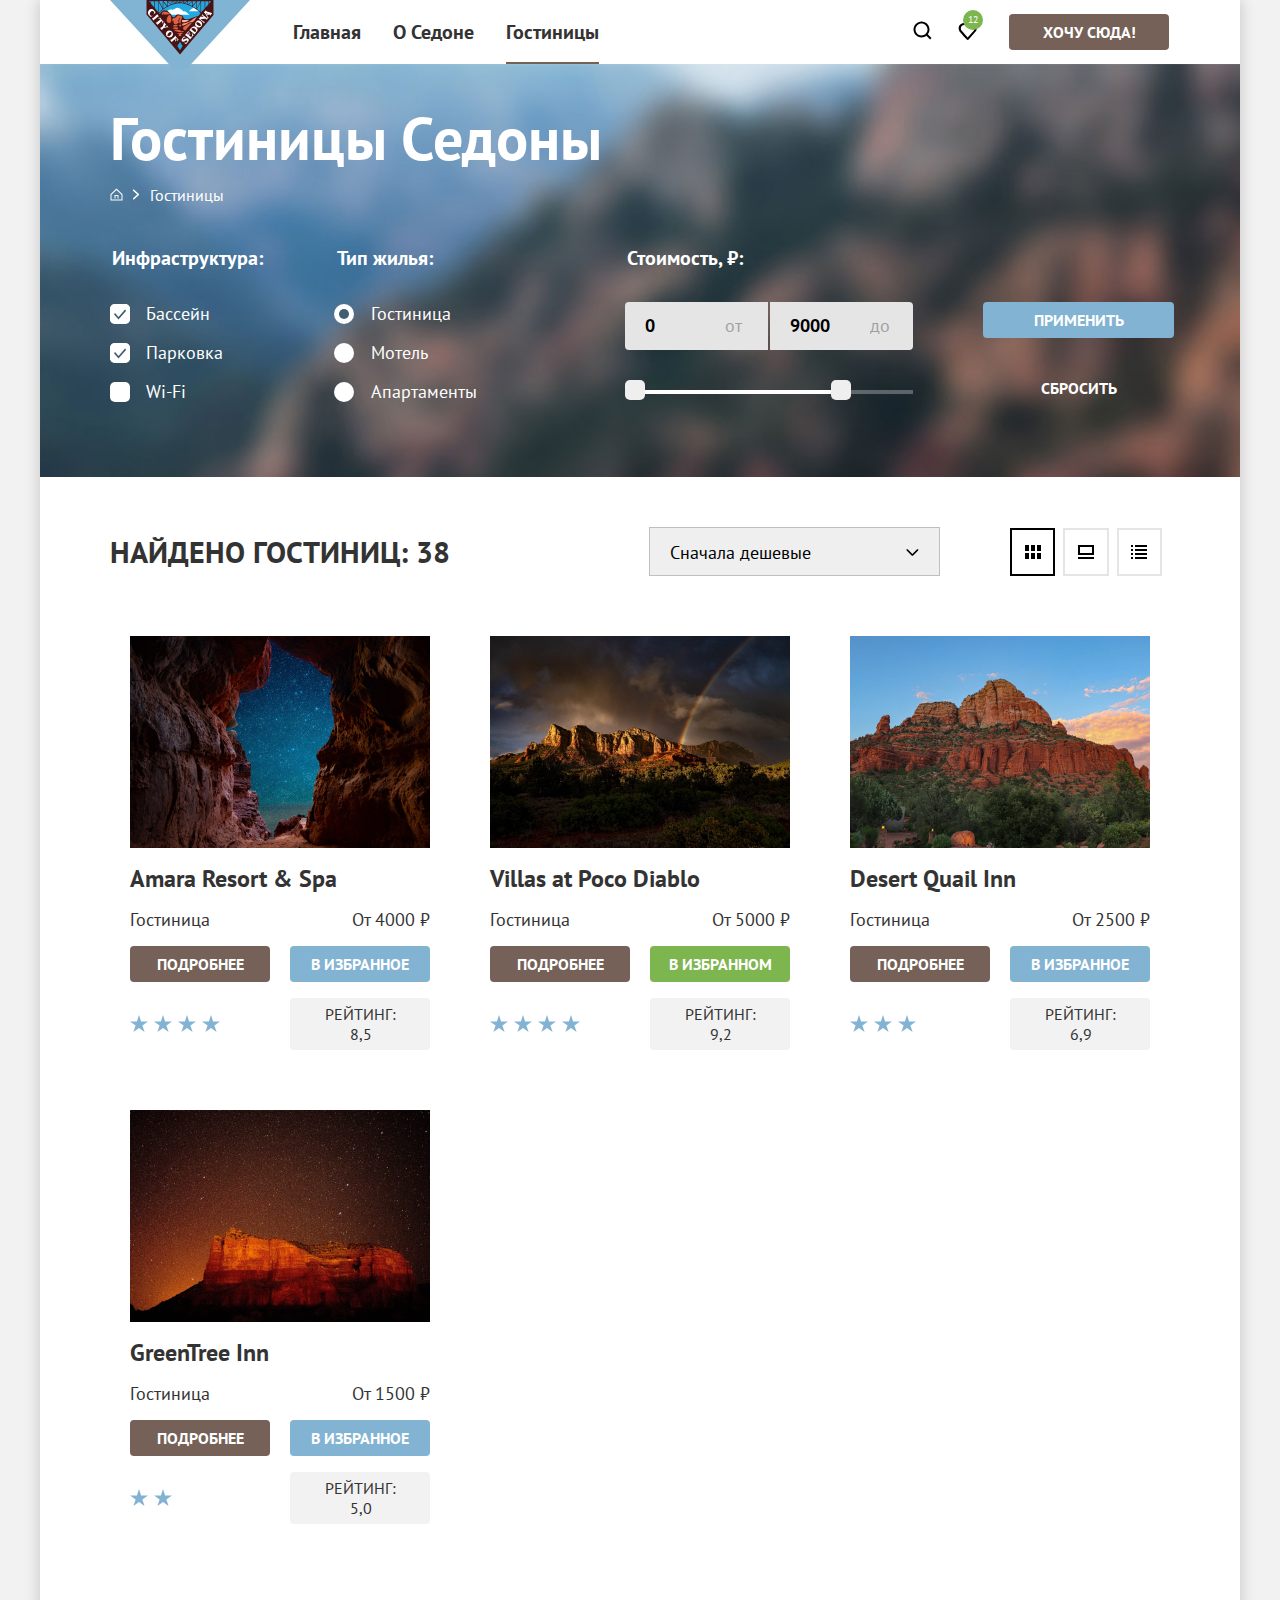
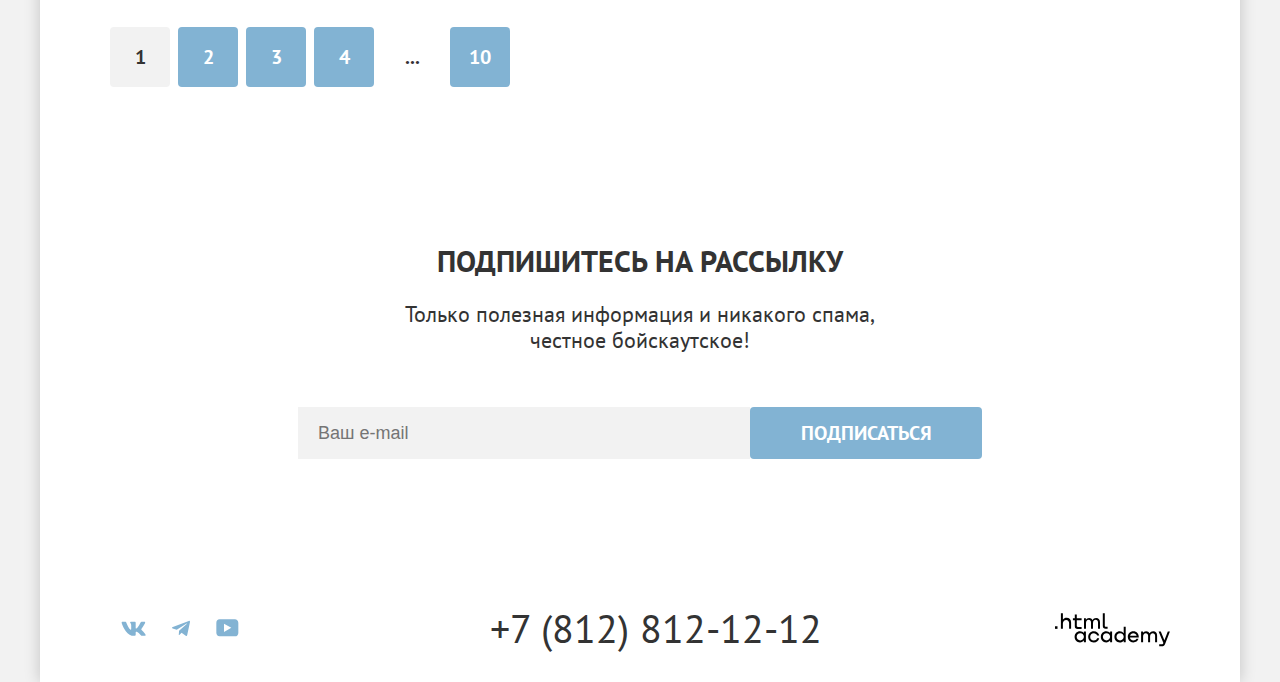
==== commit 454f33d8: "Merge pull request #11 from d7add9/master" ====
--- a/catalog.html
+++ b/catalog.html
@@ -29,7 +29,8 @@
           <ul class="navigation-user">
             <li class="navigation-user-item">
               <a class="navigation-user-link" href="#">
-                <svg  class="navigation-icon" aria-hidden="true" focusable="false" width="19" height="19" viewBox="0 0 19 19" fill="none" xmlns="http://www.w3.org/2000/svg">
+                <svg class="navigation-icon" aria-hidden="true" focusable="false" width="19" height="19"
+                  viewBox="0 0 19 19" fill="none" xmlns="http://www.w3.org/2000/svg">
                   <path
                     d="M18.5 17.0083L14.8 13.3287C15.8 12.0359 16.5 10.3453 16.5 8.4558C16.5 4.08011 12.9 0.5 8.5 0.5C4.1 0.5 0.5 4.17956 0.5 8.55525C0.5 12.9309 4.1 16.511 8.5 16.511C10.3 16.511 12 15.9144 13.4 14.8204L17.1 18.5L18.5 17.0083ZM8.5 14.5221C5.2 14.5221 2.5 11.837 2.5 8.55525C2.5 5.27348 5.2 2.5884 8.5 2.5884C11.8 2.5884 14.5 5.27348 14.5 8.55525C14.5 11.837 11.8 14.5221 8.5 14.5221Z"
                     fill="black" />
@@ -41,9 +42,12 @@
             </li>
             <li class="navigation-user-item">
               <a class="navigation-user-link navigation-favorite" href="#">
-                <svg class="navigation-icon" aria-hidden="true" focusable="false" width="19" height="17" viewBox="0 0 19 17" fill="none" xmlns="http://www.w3.org/2000/svg">
-                  <path d="M9.57663 17C9.27578 17 8.97493 16.9 8.77436 16.6C3.35903 10.5 2.05534 9.1 1.75449 8.7C1.0525 7.8 0.651367 6.6 0.651367 5.4C0.651367 2.4 3.05818 0 6.16698 0C7.47067 0 8.67407 0.5 9.67691 1.3C10.6797 0.5 11.9834 0 13.1868 0C16.1954 0 18.7025 2.4 18.7025 5.4C18.7025 6.7 18.201 7.9 17.3988 8.8L10.3789 16.7C10.1783 16.9 9.97776 17 9.57663 17ZM3.5596 7.5C3.86045 7.9 7.06953 11.5 9.67691 14.4L15.8945 7.4C16.3959 6.9 16.5965 6.2 16.5965 5.4C16.5965 3.6 15.0922 2.1 13.2871 2.1C12.2843 2.1 11.2815 2.6 10.5795 3.4C10.2786 3.7 9.97776 3.8 9.67691 3.8C9.37606 3.8 9.07521 3.6 8.87464 3.4C8.17265 2.6 7.16982 2.1 6.16698 2.1C4.36187 2.1 2.85761 3.6 2.85761 5.4C2.75733 6.3 3.15846 7 3.5596 7.5C3.45931 7.5 3.45931 7.5 3.5596 7.5Z" fill="black"/>
-                  </svg>
+                <svg class="navigation-icon" aria-hidden="true" focusable="false" width="19" height="17"
+                  viewBox="0 0 19 17" fill="none" xmlns="http://www.w3.org/2000/svg">
+                  <path
+                    d="M9.57663 17C9.27578 17 8.97493 16.9 8.77436 16.6C3.35903 10.5 2.05534 9.1 1.75449 8.7C1.0525 7.8 0.651367 6.6 0.651367 5.4C0.651367 2.4 3.05818 0 6.16698 0C7.47067 0 8.67407 0.5 9.67691 1.3C10.6797 0.5 11.9834 0 13.1868 0C16.1954 0 18.7025 2.4 18.7025 5.4C18.7025 6.7 18.201 7.9 17.3988 8.8L10.3789 16.7C10.1783 16.9 9.97776 17 9.57663 17ZM3.5596 7.5C3.86045 7.9 7.06953 11.5 9.67691 14.4L15.8945 7.4C16.3959 6.9 16.5965 6.2 16.5965 5.4C16.5965 3.6 15.0922 2.1 13.2871 2.1C12.2843 2.1 11.2815 2.6 10.5795 3.4C10.2786 3.7 9.97776 3.8 9.67691 3.8C9.37606 3.8 9.07521 3.6 8.87464 3.4C8.17265 2.6 7.16982 2.1 6.16698 2.1C4.36187 2.1 2.85761 3.6 2.85761 5.4C2.75733 6.3 3.15846 7 3.5596 7.5C3.45931 7.5 3.45931 7.5 3.5596 7.5Z"
+                    fill="black" />
+                </svg>
                 <span class="favorites-count">12</span>
                 <span class="visually-hidden">
                   В избранное
@@ -81,14 +85,14 @@
                     <input class="control-input visually-hidden" type="checkbox" name="pool" checked>
                     <span class="custom-checkbox"></span>
                     <span class="button-label-text">
-                    Бассейн</span></label>
+                      Бассейн</span></label>
                 </li>
                 <li class="catalog-filter-item">
                   <label class="control">
                     <input class="control-input visually-hidden" type="checkbox" name="parking" checked>
                     <span class="custom-checkbox"></span>
                     <span class="button-label-text">
-                    Парковка</span></label>
+                      Парковка</span></label>
                 </li>
                 <li class="catalog-filter-item">
                   <label class="control">
@@ -112,7 +116,7 @@
                   <label class="control">
                     <input class="control-input  visually-hidden" type="radio" name="type">
                     <span class="custom-radio"></span>
-                    <span class="button-label-text">Отель</span>
+                    <span class="button-label-text">Мотель</span>
                   </label>
                 </li>
                 <li class="catalog-filter-item">
@@ -126,18 +130,26 @@
             </fieldset>
             <fieldset class="catalog-filter-group">
               <legend class="catalog-filter-title">Стоимость, ₽:</legend>
-<div class="range">
-<div class="range-wrapper-units">
-<label class="catalog-filter-label"><input class="range-input range-input-left" type="number" value="0" name="min-price"><span class="catalog-label-text">от</span></label>
-<label class="catalog-filter-label"><input class="range-input range-input-right" type="number" value="9000" name="max-price"><span class="catalog-label-text">до</span></label>
-</div>
-<div class="range-scale">
-<div class="range-bar">
-<button class="range-toggle toggle-min" type="button"></button>
-<button class="range-toggle toggle-max" type="button"></button>
-</div>
-</div>
-</div>
+              <div class="range">
+                <div class="range-wrapper-units">
+                  <label class="catalog-filter-label">
+                    <input class="range-input range-input-left" type="number"
+                      value="0" name="min-price">
+                      <span class="catalog-label-text">от</span>
+                    </label>
+                  <label class="catalog-filter-label">
+                    <input class="range-input range-input-right" type="number"
+                      value="9000" name="max-price">
+                      <span class="catalog-label-text">до</span>
+                    </label>
+                </div>
+                <div class="range-scale">
+                  <div class="range-bar">
+                    <button class="range-toggle toggle-min" type="button"></button>
+                    <button class="range-toggle toggle-max" type="button"></button>
+                  </div>
+                </div>
+              </div>
             </fieldset>
             <div class="form-buttons-container">
               <button class="button button-blue button-form" type="submit" value="Применить">Применить</button>
@@ -155,32 +167,35 @@
             </select>
             <div class="cards-view-container">
               <a href="#" class="cards-view cards-view-current"><span class="visually-hidden">Показать карточки</span>
-                <svg width="16" height="14" aria-hidden="true" focusable="false" viewBox="0 0 16 14" fill="none" xmlns="http://www.w3.org/2000/svg">
-                  <path d="M2 0H0V2H2V0Z" fill="black"/>
-                  <path d="M16 0H4V2H16V0Z" fill="black"/>
-                  <path d="M2 4H0V6H2V4Z" fill="black"/>
-                  <path d="M16 4H4V6H16V4Z" fill="black"/>
-                  <path d="M2 8H0V10H2V8Z" fill="black"/>
-                  <path d="M16 8H4V10H16V8Z" fill="black"/>
-                  <path d="M2 12H0V14H2V12Z" fill="black"/>
-                  <path d="M16 12H4V14H16V12Z" fill="black"/>
-                  </svg>
+                <svg width="16" height="14" aria-hidden="true" focusable="false" viewBox="0 0 16 14" fill="none"
+                xmlns="http://www.w3.org/2000/svg">
+                <path d="M4 0H0V6H4V0Z" fill="black" />
+                <path d="M16 0H12V6H16V0Z" fill="black" />
+                <path d="M10 0H6V6H10V0Z" fill="black" />
+                <path d="M4 8H0V14H4V8Z" fill="black" />
+                <path d="M16 8H12V14H16V8Z" fill="black" />
+                <path d="M10 8H6V14H10V8Z" fill="black" />
+              </svg>
               </a>
               <a href="#" class="cards-view"><span class="visually-hidden">Показать карточку</span>
-              <svg width="16" height="14" aria-hidden="true" focusable="false" viewBox="0 0 16 14" fill="none" xmlns="http://www.w3.org/2000/svg">
-                <path d="M16 12H0V14H16V12Z" fill="black"/>
-                <path d="M14 2V8H2V2H14ZM16 0H0V10H16V0Z" fill="black"/>
+                <svg width="16" height="14" aria-hidden="true" focusable="false" viewBox="0 0 16 14" fill="none"
+                  xmlns="http://www.w3.org/2000/svg">
+                  <path d="M16 12H0V14H16V12Z" fill="black" />
+                  <path d="M14 2V8H2V2H14ZM16 0H0V10H16V0Z" fill="black" />
                 </svg>
               </a>
               <a href="#" class="cards-view"><span class="visually-hidden">Показать список</span>
-              <svg width="16" height="14" aria-hidden="true" focusable="false" viewBox="0 0 16 14" fill="none" xmlns="http://www.w3.org/2000/svg">
-                <path d="M4 0H0V6H4V0Z" fill="black"/>
-                <path d="M16 0H12V6H16V0Z" fill="black"/>
-                <path d="M10 0H6V6H10V0Z" fill="black"/>
-                <path d="M4 8H0V14H4V8Z" fill="black"/>
-                <path d="M16 8H12V14H16V8Z" fill="black"/>
-                <path d="M10 8H6V14H10V8Z" fill="black"/>
-                </svg>
+                <svg width="16" height="14" aria-hidden="true" focusable="false" viewBox="0 0 16 14" fill="none"
+                xmlns="http://www.w3.org/2000/svg">
+                <path d="M2 0H0V2H2V0Z" fill="black" />
+                <path d="M16 0H4V2H16V0Z" fill="black" />
+                <path d="M2 4H0V6H2V4Z" fill="black" />
+                <path d="M16 4H4V6H16V4Z" fill="black" />
+                <path d="M2 8H0V10H2V8Z" fill="black" />
+                <path d="M16 8H4V10H16V8Z" fill="black" />
+                <path d="M2 12H0V14H2V12Z" fill="black" />
+                <path d="M16 12H4V14H16V12Z" fill="black" />
+              </svg>
               </a>
             </div>
           </section>
@@ -191,17 +206,18 @@
                   alt="Гостиница Amara Resort & Spa">
                 <h3 class="hotel-name">Amara Resort & Spa</h3>
               </a>
-                <p class="hotel-type">Гостиница</p>
-                <p class="hotel-price">От 4000 ₽</p>
-                <a class="button" href="">Подробнее</a>
-                <button class="button button-blue">В избранное</button>
-                <p class="hotel-stars">
-                  <img class="hotel-star-image" src="images/icon-star.svg" alt="количество звёзд">
-                  <img class="hotel-star-image" src="images/icon-star.svg" alt="количество звёзд">
-                  <img class="hotel-star-image" src="images/icon-star.svg" alt="количество звёзд">
-                  <img class="hotel-star-image" src="images/icon-star.svg" alt="количество звёзд">
-                  <span class="visually-hidden">4 звезды</span></p>
-                <p class="hotel-rating">РЕЙТИНГ: 8,5</p>
+              <p class="hotel-type">Гостиница</p>
+              <p class="hotel-price">От 4000 ₽</p>
+              <a class="button" href="">Подробнее</a>
+              <button class="button button-blue">В избранное</button>
+              <p class="hotel-stars">
+                <img class="hotel-star-image" src="images/icon-star.svg" alt="количество звёзд">
+                <img class="hotel-star-image" src="images/icon-star.svg" alt="количество звёзд">
+                <img class="hotel-star-image" src="images/icon-star.svg" alt="количество звёзд">
+                <img class="hotel-star-image" src="images/icon-star.svg" alt="количество звёзд">
+                <span class="visually-hidden">4 звезды</span>
+              </p>
+              <p class="hotel-rating">РЕЙТИНГ: 8,5</p>
             </div>
             <div class="hotel-item">
               <a class="hotel-card-link" href="#">
@@ -209,49 +225,52 @@
                   alt="Гостиница Villas at Poco Diablo">
                 <h3 class="hotel-name">Villas at Poco Diablo</h3>
               </a>
-                <p class="hotel-type">Гостиница</p>
-                <p class="hotel-price">От 5000 ₽</p>
-                <a class="button" href="">Подробнее</a>
-                <button class="button button-green">В избранном</button>
-                <p class="hotel-stars">
-                  <img class="hotel-star-image" src="images/icon-star.svg" alt="количество звёзд">
-                  <img class="hotel-star-image" src="images/icon-star.svg" alt="количество звёзд">
-                  <img class="hotel-star-image" src="images/icon-star.svg" alt="количество звёзд">
-                  <img class="hotel-star-image" src="images/icon-star.svg" alt="количество звёзд">
-                  <span class="visually-hidden">4 звезды</span></p>
-                <p class="hotel-rating">РЕЙТИНГ: 9,2</p>
+              <p class="hotel-type">Гостиница</p>
+              <p class="hotel-price">От 5000 ₽</p>
+              <a class="button" href="">Подробнее</a>
+              <button class="button button-green">В избранном</button>
+              <p class="hotel-stars">
+                <img class="hotel-star-image" src="images/icon-star.svg" alt="количество звёзд">
+                <img class="hotel-star-image" src="images/icon-star.svg" alt="количество звёзд">
+                <img class="hotel-star-image" src="images/icon-star.svg" alt="количество звёзд">
+                <img class="hotel-star-image" src="images/icon-star.svg" alt="количество звёзд">
+                <span class="visually-hidden">4 звезды</span>
+              </p>
+              <p class="hotel-rating">РЕЙТИНГ: 9,2</p>
             </div>
             <div class="hotel-item">
               <a class="hotel-card-link" href="#">
                 <img class="hotel-image" src="images/hotel-3.jpg" width="300" height="212" alt="Гостиница Quail Inn">
                 <h3 class="hotel-name">Desert Quail Inn</h3>
               </a>
-                <p class="hotel-type">Гостиница</p>
-                <p class="hotel-price">От 2500 ₽</p>
-                <a class="button" href="">Подробнее</a>
-                <button class="button button-blue">В избранное</button>
-                <p class="hotel-stars">
-                  <img class="hotel-star-image" src="images/icon-star.svg" alt="количество звёзд">
-                  <img class="hotel-star-image" src="images/icon-star.svg" alt="количество звёзд">
-                  <img class="hotel-star-image" src="images/icon-star.svg" alt="количество звёзд">
-                  <span class="visually-hidden">3 звезды</span></p>
-                <p class="hotel-rating">РЕЙТИНГ: 6,9</p>
+              <p class="hotel-type">Гостиница</p>
+              <p class="hotel-price">От 2500 ₽</p>
+              <a class="button" href="">Подробнее</a>
+              <button class="button button-blue">В избранное</button>
+              <p class="hotel-stars">
+                <img class="hotel-star-image" src="images/icon-star.svg" alt="количество звёзд">
+                <img class="hotel-star-image" src="images/icon-star.svg" alt="количество звёзд">
+                <img class="hotel-star-image" src="images/icon-star.svg" alt="количество звёзд">
+                <span class="visually-hidden">3 звезды</span>
+              </p>
+              <p class="hotel-rating">РЕЙТИНГ: 6,9</p>
             </div>
             <div class="hotel-item">
               <a class="hotel-card-link" href="#">
                 <img class="hotel-image" src="images/hotel-4.jpg" width="300" height="212"
                   alt="Гостиница GreenTree Inn ">
                 <h3 class="hotel-name">GreenTree Inn</h3>
-                </a>
-                <p class="hotel-type">Гостиница</p>
-                <p class="hotel-price">От 1500 ₽</p>
-                <a class="button" href="">Подробнее</a>
-                <button class="button button-blue">В избранное</button>
-                <p class="hotel-stars">
-                  <img class="hotel-star-image" src="images/icon-star.svg" alt="количество звёзд">
-                  <img class="hotel-star-image" src="images/icon-star.svg" alt="количество звёзд">
-                  <span class="visually-hidden">2 звезды</span></p>
-                <p class="hotel-rating">РЕЙТИНГ: 5,0</p>
+              </a>
+              <p class="hotel-type">Гостиница</p>
+              <p class="hotel-price">От 1500 ₽</p>
+              <a class="button" href="">Подробнее</a>
+              <button class="button button-blue">В избранное</button>
+              <p class="hotel-stars">
+                <img class="hotel-star-image" src="images/icon-star.svg" alt="количество звёзд">
+                <img class="hotel-star-image" src="images/icon-star.svg" alt="количество звёзд">
+                <span class="visually-hidden">2 звезды</span>
+              </p>
+              <p class="hotel-rating">РЕЙТИНГ: 5,0</p>
             </div>
           </section>
           <ul class="pagination">
@@ -277,7 +296,7 @@
         </div>
         <section class="subscribe subscribe-catalog">
           <h2 class="subscribe-title">Подпишитесь на рассылку</h2>
-          <p class="subscribe-description">Только полезная информация и никакого спама, честное бойскаутское!</p>
+          <p class="subscribe-description">Только полезная информация и никакого спама,<br> честное бойскаутское!</p>
           <form class="subscribe-form subscribe-form-catalog" action="https://echo.htmlacademy.ru/" method="post">
             <input type="email" name="user-email" placeholder="Ваш e-mail">
             <button class="button button-blue button-subscribe" type="submit">ПОДПИСАТЬСЯ</button>
@@ -291,25 +310,34 @@
             <li class="footer-social-item">
               <a class="footer-social-link footer-social-vk" href="">
                 <span class="visually-hidden">VK</span>
-                <svg class="social-icon" width="25" height="15" aria-hidden="true" focusable="false" viewBox="0 0 25 15" fill="none" xmlns="http://www.w3.org/2000/svg">
-                  <path fill-rule="evenodd" clip-rule="evenodd" d="M24.1164 1.80445C24.2824 1.25845 24.1164 0.856445 23.3214 0.856445H20.6964C20.0284 0.856445 19.7204 1.20345 19.5534 1.58645C19.5534 1.58645 18.2184 4.78245 16.3274 6.85845C15.7154 7.46045 15.4374 7.65145 15.1034 7.65145C14.9364 7.65145 14.6854 7.46045 14.6854 6.91345V1.80445C14.6854 1.14845 14.5014 0.856445 13.9454 0.856445H9.81738C9.40038 0.856445 9.14938 1.16045 9.14938 1.44945C9.14938 2.07045 10.0954 2.21445 10.1924 3.96245V7.76045C10.1924 8.59345 10.0394 8.74444 9.70538 8.74444C8.81538 8.74444 6.65038 5.53345 5.36538 1.85945C5.11638 1.14445 4.86438 0.856445 4.19338 0.856445H1.56638C0.816382 0.856445 0.666382 1.20345 0.666382 1.58645C0.666382 2.26845 1.55638 5.65645 4.81138 10.1374C6.98138 13.1974 10.0364 14.8564 12.8194 14.8564C14.4884 14.8564 14.6944 14.4884 14.6944 13.8534V11.5404C14.6944 10.8034 14.8524 10.6564 15.3814 10.6564C15.7714 10.6564 16.4384 10.8484 17.9964 12.3234C19.7764 14.0724 20.0694 14.8564 21.0714 14.8564H23.6964C24.4464 14.8564 24.8224 14.4884 24.6064 13.7604C24.3684 13.0364 23.5184 11.9854 22.3914 10.7384C21.7794 10.0284 20.8614 9.26345 20.5824 8.88045C20.1934 8.38945 20.3044 8.17044 20.5824 7.73345C20.5824 7.73345 23.7824 3.30745 24.1154 1.80445H24.1164Z" fill="#83B3D3"/>
-                  </svg>
+                <svg class="social-icon" width="25" height="15" aria-hidden="true" focusable="false" viewBox="0 0 25 15"
+                  fill="none" xmlns="http://www.w3.org/2000/svg">
+                  <path fill-rule="evenodd" clip-rule="evenodd"
+                    d="M24.1164 1.80445C24.2824 1.25845 24.1164 0.856445 23.3214 0.856445H20.6964C20.0284 0.856445 19.7204 1.20345 19.5534 1.58645C19.5534 1.58645 18.2184 4.78245 16.3274 6.85845C15.7154 7.46045 15.4374 7.65145 15.1034 7.65145C14.9364 7.65145 14.6854 7.46045 14.6854 6.91345V1.80445C14.6854 1.14845 14.5014 0.856445 13.9454 0.856445H9.81738C9.40038 0.856445 9.14938 1.16045 9.14938 1.44945C9.14938 2.07045 10.0954 2.21445 10.1924 3.96245V7.76045C10.1924 8.59345 10.0394 8.74444 9.70538 8.74444C8.81538 8.74444 6.65038 5.53345 5.36538 1.85945C5.11638 1.14445 4.86438 0.856445 4.19338 0.856445H1.56638C0.816382 0.856445 0.666382 1.20345 0.666382 1.58645C0.666382 2.26845 1.55638 5.65645 4.81138 10.1374C6.98138 13.1974 10.0364 14.8564 12.8194 14.8564C14.4884 14.8564 14.6944 14.4884 14.6944 13.8534V11.5404C14.6944 10.8034 14.8524 10.6564 15.3814 10.6564C15.7714 10.6564 16.4384 10.8484 17.9964 12.3234C19.7764 14.0724 20.0694 14.8564 21.0714 14.8564H23.6964C24.4464 14.8564 24.8224 14.4884 24.6064 13.7604C24.3684 13.0364 23.5184 11.9854 22.3914 10.7384C21.7794 10.0284 20.8614 9.26345 20.5824 8.88045C20.1934 8.38945 20.3044 8.17044 20.5824 7.73345C20.5824 7.73345 23.7824 3.30745 24.1154 1.80445H24.1164Z"
+                    fill="#83B3D3" />
+                </svg>
               </a>
             </li>
             <li class="footer-social-item">
               <a class="footer-social-link footer-social-tg" href="">
                 <span class="visually-hidden">Telegram</span>
-                <svg class="social-icon" width="18" height="16" aria-hidden="true" focusable="false" viewBox="0 0 18 16" fill="none" xmlns="http://www.w3.org/2000/svg">
-                  <path d="M16.785 0.955705L0.840489 7.1042C-0.247661 7.54126 -0.241365 8.14828 0.640845 8.41897L4.73445 9.69597L14.2058 3.72014C14.6537 3.44766 15.0629 3.59424 14.7265 3.89281L7.05283 10.8183H7.05103L7.05283 10.8192L6.77045 15.0387C7.18413 15.0387 7.36669 14.8489 7.59871 14.625L9.58705 12.6915L13.7229 15.7464C14.4855 16.1664 15.0332 15.9506 15.2229 15.0405L17.9379 2.2453C18.2158 1.13107 17.5126 0.626562 16.785 0.955705Z" fill="#83B3D3"/>
-                  </svg>
+                <svg class="social-icon" width="18" height="16" aria-hidden="true" focusable="false" viewBox="0 0 18 16"
+                  fill="none" xmlns="http://www.w3.org/2000/svg">
+                  <path
+                    d="M16.785 0.955705L0.840489 7.1042C-0.247661 7.54126 -0.241365 8.14828 0.640845 8.41897L4.73445 9.69597L14.2058 3.72014C14.6537 3.44766 15.0629 3.59424 14.7265 3.89281L7.05283 10.8183H7.05103L7.05283 10.8192L6.77045 15.0387C7.18413 15.0387 7.36669 14.8489 7.59871 14.625L9.58705 12.6915L13.7229 15.7464C14.4855 16.1664 15.0332 15.9506 15.2229 15.0405L17.9379 2.2453C18.2158 1.13107 17.5126 0.626562 16.785 0.955705Z"
+                    fill="#83B3D3" />
+                </svg>
               </a>
             </li>
             <li class="footer-social-item">
               <a class="footer-social-link footer-social-yt" href="">
                 <span class="visually-hidden">Youtube</span>
-                <svg class="social-icon" width="23" height="18" aria-hidden="true" focusable="false" viewBox="0 0 23 18" fill="none" xmlns="http://www.w3.org/2000/svg">
-                  <path d="M18.9402 0.356445H3.50738C1.64668 0.356445 0.333252 1.9502 0.333252 3.75645V13.8502C0.333252 15.7627 1.64668 17.3564 3.50738 17.3564H19.1591C20.8009 17.3564 22.3333 15.7627 22.3333 13.9564V3.75645C22.1143 1.9502 20.8009 0.356445 18.9402 0.356445ZM7.99494 12.8939V4.81894L15.3283 8.85645L7.99494 12.8939Z" fill="#83B3D3"/>
-                  </svg>
+                <svg class="social-icon" width="23" height="18" aria-hidden="true" focusable="false" viewBox="0 0 23 18"
+                  fill="none" xmlns="http://www.w3.org/2000/svg">
+                  <path
+                    d="M18.9402 0.356445H3.50738C1.64668 0.356445 0.333252 1.9502 0.333252 3.75645V13.8502C0.333252 15.7627 1.64668 17.3564 3.50738 17.3564H19.1591C20.8009 17.3564 22.3333 15.7627 22.3333 13.9564V3.75645C22.1143 1.9502 20.8009 0.356445 18.9402 0.356445ZM7.99494 12.8939V4.81894L15.3283 8.85645L7.99494 12.8939Z"
+                    fill="#83B3D3" />
+                </svg>
               </a>
             </li>
           </ul>
@@ -324,23 +352,47 @@
           <h2 class="visually-hidden">Контакты разработчика</h2>
           <a href="#">
             <span class="visually-hidden">Разработчик</span>
-            <svg class="developer-logo" width="115" height="34" aria-hidden="true" focusable="false" viewBox="0 0 115 34" fill="none" xmlns="http://www.w3.org/2000/svg">
-              <path d="M0 13.2564V15.8564H2.5V13.2564H0Z" fill="black"/>
-              <path d="M11.6 4.85645C10 4.85645 8.8 5.55645 8 6.55645H7.9V0.356445H5.9V15.8564H7.9V10.5564C7.9 8.45645 9.2 6.95645 11.2 6.95645C13 6.95645 14.1 8.35645 14.1 10.1564V15.8564H16.1V9.75644C16.2 6.75644 14.3 4.85645 11.6 4.85645Z" fill="black"/>
-              <path d="M26.6 5.15645H21.8V1.45645H19.8V5.25645H17.9V7.25645H19.8V13.2564C19.8 14.9564 20.8 15.9564 22.5 15.9564H26.6V13.9564H22.9C22.2 13.9564 21.8 13.5564 21.8 12.8564V7.15645H26.6V5.15645Z" fill="black"/>
-              <path d="M41.1 4.95645C39.5 4.95645 38.2 5.75644 37.6 7.05645H37.5C36.9 5.85645 35.7 4.95645 34.1 4.95645C32.7 4.95645 31.6 5.75645 31 6.75645H30.9V5.15645H29V15.7564H31V10.3564C31 8.35645 32 6.85645 33.6 6.85645C35.1 6.85645 36 7.85645 36 9.45645V15.7564H38V10.1564C38 7.75645 39.4 6.85645 40.6 6.85645C42.1 6.85645 43 7.85645 43 9.45645V15.7564H45V9.25644C45.1 6.75644 43.6 4.95645 41.1 4.95645Z" fill="black"/>
-              <path d="M47.8 13.0564C47.8 14.7564 48.8 15.7564 50.6 15.7564H52.6V13.7564H50.9C50.2 13.7564 49.8 13.3564 49.8 12.6564V0.356445H47.8V13.0564Z" fill="black"/>
-              <path d="M28.9 20.0564C28 18.9564 26.7 18.2564 25 18.2564C21.9 18.2564 19.6 20.5564 19.6 23.8564C19.6 27.1564 21.9 29.4564 25 29.4564C26.8 29.4564 28 28.6564 28.8 27.5564H28.9V29.1564H30.9V18.5564H28.9V20.0564ZM25.3 27.4564C23.1 27.4564 21.7 25.8564 21.7 23.8564C21.7 21.8564 23.1 20.2564 25.3 20.2564C27.5 20.2564 28.9 21.8564 28.9 23.8564C28.9 25.7564 27.5 27.4564 25.3 27.4564Z" fill="black"/>
-              <path d="M44.2 22.3564C43.7 19.9564 41.6 18.2564 38.8 18.2564C35.4 18.2564 33.2 20.7564 33.2 23.8564C33.2 26.9564 35.4 29.4564 38.8 29.4564C41.6 29.4564 43.7 27.6564 44.2 25.2564H42.1C41.7 26.5564 40.4 27.5564 38.8 27.5564C36.6 27.5564 35.2 25.9564 35.2 23.9564C35.2 21.9564 36.6 20.3564 38.8 20.3564C40.4 20.3564 41.6 21.3564 42.1 22.5564H44.2V22.3564Z" fill="black"/>
-              <path d="M55.1 20.0564C54.2 18.9564 52.9 18.2564 51.2 18.2564C48.1 18.2564 45.8 20.5564 45.8 23.8564C45.8 27.1564 48.1 29.4564 51.2 29.4564C53 29.4564 54.2 28.6564 55 27.5564H55.1V29.1564H57.1V18.5564H55.1V20.0564ZM51.5 27.4564C49.3 27.4564 47.9 25.8564 47.9 23.8564C47.9 21.8564 49.3 20.2564 51.5 20.2564C53.7 20.2564 55.1 21.8564 55.1 23.8564C55.1 25.7564 53.6 27.4564 51.5 27.4564Z" fill="black"/>
-              <path d="M68.7 20.1564C67.8 19.0564 66.5 18.2564 64.8 18.2564C61.7 18.2564 59.4 20.5564 59.4 23.8564C59.4 27.1564 61.6 29.4564 64.8 29.4564C66.5 29.4564 67.8 28.6564 68.6 27.6564H68.7V29.1564H70.7V13.7564H68.7V20.1564ZM65.1 27.4564C62.9 27.4564 61.5 25.8564 61.5 23.8564C61.5 21.8564 62.9 20.2564 65.1 20.2564C67.3 20.2564 68.7 21.8564 68.7 23.8564C68.6 25.8564 67.2 27.4564 65.1 27.4564Z" fill="black"/>
-              <path d="M78.3 18.2564C75 18.2564 72.8 20.7564 72.8 23.8564C72.8 26.8564 74.9 29.4564 78.3 29.4564C80.8 29.4564 82.8 28.1564 83.5 25.8564H81.4C80.9 26.8564 79.8 27.4564 78.4 27.4564C76.5 27.4564 75.1 26.1564 75 24.5564H83.8C84 20.9564 81.8 18.2564 78.3 18.2564ZM78.3 20.1564C80 20.1564 81.3 21.1564 81.6 22.7564H75.1C75.4 21.2564 76.6 20.1564 78.3 20.1564Z" fill="black"/>
-              <path d="M98.2 18.2564C96.6 18.2564 95.3 19.0564 94.6 20.2564H94.5C93.9 19.0564 92.7 18.2564 91.1 18.2564C89.7 18.2564 88.6 18.9564 88 20.0564V18.5564H86.1V29.1564H88.1V23.7564C88.1 21.7564 89.1 20.3564 90.7 20.2564C92.2 20.2564 93.1 21.2564 93.1 22.8564V29.1564H95.1V23.5564C95.1 21.1564 96.5 20.2564 97.7 20.2564C99.2 20.2564 100.1 21.2564 100.1 22.8564V29.1564H102.1V22.6564C102.2 20.0564 100.7 18.2564 98.2 18.2564Z" fill="black"/>
-              <path d="M109.4 27.3564L105.8 18.4564H103.6L108.4 30.0564C108.1 30.9564 107.7 31.2564 106.7 31.2564H104.2V33.2564H106.7C108.5 33.2564 109.5 32.4564 110.2 30.6564L114.9 18.4564H112.8L109.4 27.3564Z" fill="black"/>
-              </svg>
+            <svg class="developer-logo" width="115" height="34" aria-hidden="true" focusable="false"
+              viewBox="0 0 115 34" fill="none" xmlns="http://www.w3.org/2000/svg">
+              <path d="M0 13.2564V15.8564H2.5V13.2564H0Z" fill="black" />
+              <path
+                d="M11.6 4.85645C10 4.85645 8.8 5.55645 8 6.55645H7.9V0.356445H5.9V15.8564H7.9V10.5564C7.9 8.45645 9.2 6.95645 11.2 6.95645C13 6.95645 14.1 8.35645 14.1 10.1564V15.8564H16.1V9.75644C16.2 6.75644 14.3 4.85645 11.6 4.85645Z"
+                fill="black" />
+              <path
+                d="M26.6 5.15645H21.8V1.45645H19.8V5.25645H17.9V7.25645H19.8V13.2564C19.8 14.9564 20.8 15.9564 22.5 15.9564H26.6V13.9564H22.9C22.2 13.9564 21.8 13.5564 21.8 12.8564V7.15645H26.6V5.15645Z"
+                fill="black" />
+              <path
+                d="M41.1 4.95645C39.5 4.95645 38.2 5.75644 37.6 7.05645H37.5C36.9 5.85645 35.7 4.95645 34.1 4.95645C32.7 4.95645 31.6 5.75645 31 6.75645H30.9V5.15645H29V15.7564H31V10.3564C31 8.35645 32 6.85645 33.6 6.85645C35.1 6.85645 36 7.85645 36 9.45645V15.7564H38V10.1564C38 7.75645 39.4 6.85645 40.6 6.85645C42.1 6.85645 43 7.85645 43 9.45645V15.7564H45V9.25644C45.1 6.75644 43.6 4.95645 41.1 4.95645Z"
+                fill="black" />
+              <path
+                d="M47.8 13.0564C47.8 14.7564 48.8 15.7564 50.6 15.7564H52.6V13.7564H50.9C50.2 13.7564 49.8 13.3564 49.8 12.6564V0.356445H47.8V13.0564Z"
+                fill="black" />
+              <path
+                d="M28.9 20.0564C28 18.9564 26.7 18.2564 25 18.2564C21.9 18.2564 19.6 20.5564 19.6 23.8564C19.6 27.1564 21.9 29.4564 25 29.4564C26.8 29.4564 28 28.6564 28.8 27.5564H28.9V29.1564H30.9V18.5564H28.9V20.0564ZM25.3 27.4564C23.1 27.4564 21.7 25.8564 21.7 23.8564C21.7 21.8564 23.1 20.2564 25.3 20.2564C27.5 20.2564 28.9 21.8564 28.9 23.8564C28.9 25.7564 27.5 27.4564 25.3 27.4564Z"
+                fill="black" />
+              <path
+                d="M44.2 22.3564C43.7 19.9564 41.6 18.2564 38.8 18.2564C35.4 18.2564 33.2 20.7564 33.2 23.8564C33.2 26.9564 35.4 29.4564 38.8 29.4564C41.6 29.4564 43.7 27.6564 44.2 25.2564H42.1C41.7 26.5564 40.4 27.5564 38.8 27.5564C36.6 27.5564 35.2 25.9564 35.2 23.9564C35.2 21.9564 36.6 20.3564 38.8 20.3564C40.4 20.3564 41.6 21.3564 42.1 22.5564H44.2V22.3564Z"
+                fill="black" />
+              <path
+                d="M55.1 20.0564C54.2 18.9564 52.9 18.2564 51.2 18.2564C48.1 18.2564 45.8 20.5564 45.8 23.8564C45.8 27.1564 48.1 29.4564 51.2 29.4564C53 29.4564 54.2 28.6564 55 27.5564H55.1V29.1564H57.1V18.5564H55.1V20.0564ZM51.5 27.4564C49.3 27.4564 47.9 25.8564 47.9 23.8564C47.9 21.8564 49.3 20.2564 51.5 20.2564C53.7 20.2564 55.1 21.8564 55.1 23.8564C55.1 25.7564 53.6 27.4564 51.5 27.4564Z"
+                fill="black" />
+              <path
+                d="M68.7 20.1564C67.8 19.0564 66.5 18.2564 64.8 18.2564C61.7 18.2564 59.4 20.5564 59.4 23.8564C59.4 27.1564 61.6 29.4564 64.8 29.4564C66.5 29.4564 67.8 28.6564 68.6 27.6564H68.7V29.1564H70.7V13.7564H68.7V20.1564ZM65.1 27.4564C62.9 27.4564 61.5 25.8564 61.5 23.8564C61.5 21.8564 62.9 20.2564 65.1 20.2564C67.3 20.2564 68.7 21.8564 68.7 23.8564C68.6 25.8564 67.2 27.4564 65.1 27.4564Z"
+                fill="black" />
+              <path
+                d="M78.3 18.2564C75 18.2564 72.8 20.7564 72.8 23.8564C72.8 26.8564 74.9 29.4564 78.3 29.4564C80.8 29.4564 82.8 28.1564 83.5 25.8564H81.4C80.9 26.8564 79.8 27.4564 78.4 27.4564C76.5 27.4564 75.1 26.1564 75 24.5564H83.8C84 20.9564 81.8 18.2564 78.3 18.2564ZM78.3 20.1564C80 20.1564 81.3 21.1564 81.6 22.7564H75.1C75.4 21.2564 76.6 20.1564 78.3 20.1564Z"
+                fill="black" />
+              <path
+                d="M98.2 18.2564C96.6 18.2564 95.3 19.0564 94.6 20.2564H94.5C93.9 19.0564 92.7 18.2564 91.1 18.2564C89.7 18.2564 88.6 18.9564 88 20.0564V18.5564H86.1V29.1564H88.1V23.7564C88.1 21.7564 89.1 20.3564 90.7 20.2564C92.2 20.2564 93.1 21.2564 93.1 22.8564V29.1564H95.1V23.5564C95.1 21.1564 96.5 20.2564 97.7 20.2564C99.2 20.2564 100.1 21.2564 100.1 22.8564V29.1564H102.1V22.6564C102.2 20.0564 100.7 18.2564 98.2 18.2564Z"
+                fill="black" />
+              <path
+                d="M109.4 27.3564L105.8 18.4564H103.6L108.4 30.0564C108.1 30.9564 107.7 31.2564 106.7 31.2564H104.2V33.2564H106.7C108.5 33.2564 109.5 32.4564 110.2 30.6564L114.9 18.4564H112.8L109.4 27.3564Z"
+                fill="black" />
+            </svg>
           </a>
         </section>
       </footer>
     </div>
   </body>
+
 </html>
--- a/styles/styles.css
+++ b/styles/styles.css
@@ -7,7 +7,6 @@
   font-display: swap;
 }
 
-
 @font-face {
   font-family: "PT Sans";
   font-style: normal;
@@ -15,7 +14,6 @@
   src: url("../fonts/ptsans-700.woff2") format("woff2");
   font-display: swap;
 }
-
 
 *,
 *::before,
@@ -36,30 +34,30 @@
   overflow: hidden;
 }
 
-
 .wrapper {
   width: 1200px;
+  height: 100%;
   margin: 0 auto;
   background: #fff;
   box-shadow: 0px 0px 15px rgba(0, 0, 0, 0.2);
-  height: 100%;
 }
 
 body {
+  display: flex;
+  flex-direction: column;
+  margin: 0;
+  min-height: 100%;
   font-family: "PT Sans", sans-serif;
   font-size: 22px;
   font-weight: 400;
   line-height: 26px;
-  background-color: #FFFFFF;
+  background-color: rgba(242, 242, 242, 1);
   color: #333333;
-  margin: 0;
-  display: flex;
-  flex-direction: column;
-  min-height: 100%;
-
 }
 
 .button {
+  display: inline-block;
+  box-sizing: border-box;
   font-family: "PT Sans", sans-serif;
   background-color: #756157;
   color: #FFFFFF;
@@ -73,8 +71,6 @@
   border: none;
   cursor: pointer;
   padding: 8px 20px;
-  display: inline-block;
-  box-sizing: border-box;
   border-radius: 4px;
   min-width: 140px;
 }
@@ -82,24 +78,27 @@
 
 .hotel-search-button {
   min-width: 375px;
-}
-
+  font-weight: 700;
+  font-size: 20px;
+  line-height: 36px;
+}
 
 .button-modal-search {
+  grid-column: 1 / -1;
   width: 577px;
+  margin-top: 25px;
   padding: 18px 256px;
-  grid-column: 1 / -1;
 }
 
 .button:hover,
 .button:focus {
-background-color: #615048;
-outline: none;
+  background-color: #615048;
+  outline: none;
 }
 
 .button:active {
-color: #FFFFFF4D;
-outline: none;
+  color: #FFFFFF4D;
+  outline: none;
 }
 
 .button:disabled {
@@ -107,7 +106,9 @@
   opacity: 0.3;
 }
 
-.button-transparent, .button-transparent:hover, .button-transparent:focus {
+.button-transparent,
+.button-transparent:hover,
+.button-transparent:focus {
   background-color: transparent;
 }
 
@@ -116,7 +117,8 @@
   padding: 8px 18px;
 }
 
-.button-green:hover, .button-green:focus {
+.button-green:hover,
+.button-green:focus {
   background-color: #6C9E42;
 }
 
@@ -124,25 +126,26 @@
 .button-form {
   min-width: 191px;
 }
+
 .button-blue {
   background-color: #82B3D3;
 }
 
-.button-blue:hover, .button-blue:focus {
+.button-blue:hover,
+.button-blue:focus {
   background-color: #68A2CA;
-  }
+}
 
 
 .button-nav {
   width: 160px;
 }
 
-.button-search {
-
-}
-
 .button-subscribe {
-width: 232px;
+  font-weight: 700;
+  font-size: 20px;
+  line-height: 36px;
+  width: 232px;
 }
 
 .button-additional {
@@ -151,11 +154,11 @@
 }
 
 .form-buttons-container .button + .button {
-  margin-top: 36px;
+  margin-top: 32px;
 }
 
 .button-transparent:focus {
-  outline:#5e94b8 2px solid;
+  outline: #5e94b8 2px solid;
   outline-offset: -2px;
 }
 
@@ -163,41 +166,36 @@
   display: flex;
   position: relative;
   margin-left: 70px;
+  margin-right: 59px;
 }
 
 .navigation-logo {
   display: flex;
-position: absolute;
-top: 0;
-left: 0;
-z-index: 1;
-}
-
-.sedona-logo {
-
+  position: absolute;
+  top: 0;
+  left: 0;
+  z-index: 1;
 }
 
 .navigation-list {
+  display: flex;
+  flex-wrap: wrap;
   text-align: center;
   list-style: none;
-  display: flex;
-  flex-wrap: wrap;
-  margin: 0;
-  margin-left: 210px;
+  margin: 0;
+  margin-left: 167px;
   width: 439px;
   padding-left: 0;
 }
 
-.navigation-item {}
-
-.navigation-item a:focus, .navigation-item a:hover {
+.navigation-item a:focus,
+.navigation-item a:hover {
   color: #756157;
-  }
-
-  .navigation-item a:active {
-    color: #7561574D;
-    }
-
+}
+
+.navigation-item a:active {
+  color: #7561574D;
+}
 
 .navigation-user {
   text-align: center;
@@ -208,11 +206,12 @@
   align-items: center;
   width: 268px;
   margin-left: auto;
-  margin-right: 70px;
 }
 
 
 .navigation-link {
+  display: block;
+  position: relative;
   font-weight: 700;
   font-size: 20px;
   line-height: 24px;
@@ -221,87 +220,71 @@
   color: inherit;
   padding: 20px 0;
   margin: 0 16px;
+}
+
+
+.navigation-link-current::after {
+  position: absolute;
+  content: "";
   display: block;
-  position: relative;
-}
-
-
-.navigation-link-current::after {
-position: absolute;
-content:"";
-display: block;
-margin: 0;
-bottom: 0;
-left: 0;
-height: 2px;
-width: 100%;
-background-color: #756257;
+  margin: 0;
+  bottom: 0;
+  left: 0;
+  height: 2px;
+  width: 100%;
+  background-color: #756257;
 }
 
 .navigation-user-link {
-  min-width: 44px;
-  position: relative;
-}
-
-.navigation-user-link:nth-child(1) {
-  margin-right: 3px;
-}
-
-.navigation-user-link:hover svg path, .navigation-user-link:focus svg path {
-fill:#756157;
+  min-width: 40px;
+  position: relative;
+}
+
+
+
+.navigation-user-link:hover svg path,
+.navigation-user-link:focus svg path {
+  fill: #756157;
 }
 
 .navigation-user-link:active svg path {
-fill:rgba(0, 0, 0, 0.2);
+  fill: rgba(0, 0, 0, 0.2);
 }
 
 .navigation-favorite {
-position: relative;
-display: inline-block;
+  position: relative;
+  display: inline-block;
   width: 19px;
   height: 17px;
 }
 
 .navigation-icon {
-fill: #000000;
-}
-
-/*
-.navigation-user-item:nth-child(1)  {
-  background-image: url('/images/icon-search.svg');
-  background-repeat: no-repeat;
-  background-position: center;
-}
-
-
-.navigation-user-item:nth-child(2)  {
-  background-image: url('/images/icon-favorites.svg');
-  background-repeat: no-repeat;
-  background-position: center;
-}
-*/
-
-
-.navigation-user-item:nth-child(3) {
-  margin-left: 20px;
-}
-
+  fill: #000000;
+}
+
+.navigation-user-item:nth-child(1) {
+  margin-right: 15px;
+}
+
+.navigation-user-item:nth-child(2) {
+  margin-right: 22px;
+}
 
 .favorites-count {
-display: block;
-position: absolute;
-top: -7px;
-right: 1px;
-text-decoration: none;
-text-align: center;
-padding: 5px;
-border-radius: 50%;
-width: 20px;
-height: 20px;
-color: #ffffff;
-font-size: 10px;
-line-height: 10px;
-background-color: #7DB54F;
+  display: block;
+  position: absolute;
+  top: -9px;
+  right: 4px;
+  text-decoration: none;
+  text-align: center;
+  padding: 5px;
+  border-radius: 50%;
+  width: 20px;
+  height: 20px;
+  color: #ffffff;
+  font-size: 10px;
+  line-height: 10px;
+  background-color: #7DB54F;
 }
 
 .welcome-logo {
@@ -312,17 +295,14 @@
 }
 
 .main-hero {
-  background-image: url('/images/hero-background.jpg');
+  background-image: url("/images/hero-background.jpg");
   background-size: 100% auto;
   background-repeat: no-repeat;
   background-color: #5e94b8;
   background-size: cover;
-  height: 485px;
   padding: 51px 371px 82px;
   position: relative;
 }
-
-
 
 .main-hero::after {
   position: absolute;
@@ -331,33 +311,56 @@
   padding: 0;
   bottom: 0;
   left: 0;
-  background-image: url(../images/divider.svg);
+  background-image: url("../images/divider.svg");
   background-repeat: no-repeat;
   width: 1200px;
   height: 57px;
 }
 
-
 .advantages-title-container {
   display: block;
-  height: 261px;
   margin: 0 auto;
   text-align: center;
-  padding-top: 69px;
+  padding-top: 49px;
   padding-bottom: 69px;
 }
 
-
-.advantages-heading,
-subscribe-title {
+.advantages-wide-container {
+  padding-top: 36px;
+  padding-bottom: 64px;
+}
+
+.advantages-wide-title {
   font-weight: 700;
   font-size: 30px;
   line-height: 36px;
   text-transform: uppercase;
+  margin-bottom: 20px;
+}
+
+.advantages-wide-description {
+  margin: 0;
+}
+
+.advantages-heading,
+.subscribe-title {
+  font-weight: 700;
+  font-size: 30px;
+  line-height: 36px;
+  text-transform: uppercase;
+  margin-top: 20px;
+}
+
+.subscribe-title {
+  margin: 0;
 }
 
 
 .search-title {
+  font-weight: 700;
+  font-size: 30px;
+  line-height: 36px;
+  text-transform: uppercase;
   margin: 0;
   margin-bottom: 20px;
 }
@@ -404,10 +407,9 @@
   margin-bottom: 30px;
 }
 
-
 .advantages .advantages-title:after {
   position: absolute;
-  content:"";
+  content: "";
   display: block;
   margin: 0;
   margin-left: 170px;
@@ -416,12 +418,11 @@
   height: 2px;
   width: 60px;
   background-color: #0000004D;
-    }
-
+}
 
 .advantages-item-blue .advantages-title:after {
   position: absolute;
-  content:"";
+  content: "";
   display: block;
   margin: -30px;
   margin-left: 170px;
@@ -430,24 +431,22 @@
   height: 2px;
   width: 60px;
   background-color: #FFFFFF4D;
-    }
+}
 
 .offers-item:nth-child(1) {
-  background-image:url('/images/advantage-house.svg');
+  background-image: url("/images/advantage-house.svg");
   background-repeat: no-repeat;
   background-position: 50% 81px;
 }
 
-
 .offers-item:nth-child(2) {
-  background-image:url('/images/advantage-food.svg');
+  background-image: url("/images/advantage-food.svg");
   background-repeat: no-repeat;
   background-position: 50% 81px;
 }
 
-
 .offers-item:nth-child(3) {
-  background-image:url('/images/advantage-souvenirs.svg');
+  background-image: url("/images/advantage-souvenirs.svg");
   background-repeat: no-repeat;
   background-position: 50% 81px;
 }
@@ -456,7 +455,6 @@
 .offers-item,
 .advantages-description-wrapper {
   width: 400px;
-
 }
 
 .advantages-description-wrapper {
@@ -465,6 +463,10 @@
   padding-bottom: 112px;
 }
 
+.advantages-item-blue .advantages-description-wrapper {
+  padding-top: 100px;
+  padding-bottom: 0;
+}
 
 .offers-description-wrapper {
   padding-top: 112px;
@@ -477,14 +479,12 @@
   padding-top: 183px;
 }
 
-
-
 .advantages-item-blue {
+  display: flex;
+  grid-column: 1/4;
   width: 1200px;
   background-color: #82B3D3;
   color: #FFFFFF;
-  display: flex;
-  grid-column: 1/4 ;
 }
 
 .advantages-item-reverse {
@@ -498,8 +498,6 @@
 .advantages-item-light-blue {
   background-color: #83B3D333;
 }
-
-
 
 .advantages-description,
 .offers-description {
@@ -513,30 +511,37 @@
   padding: 96px 304px;
 }
 
-
 .hotel-search-link {
   text-decoration: none;
   color: #fff;
 }
 
-
 .subscribe {
   text-align: center;
-  padding: 96px 258px 104px;
+  padding: 96px 258px 104px 258px;
 }
 
 .subscribe-main {
-  background-image: url(../images/subscribe-background.jpg);
+  background-image: url("../images/subscribe-background.jpg");
   background-repeat: no-repeat;
   color: #FFFFFF;
   background-color: #756157;
   background-size: cover;
-
+}
+
+.subscribe-form input {
+  font-size: 18px;
+  line-height: 24px;
+  padding-left: 20px;
+}
+
+.subscribe-description {
+  margin-bottom: 54px;
 }
 
 .subscribe-catalog {
-color: rgba(51, 51, 51, 1);
-background-color: rgba(255, 255, 255, 1);
+  color: rgba(51, 51, 51, 1);
+  background-color: rgba(255, 255, 255, 1);
 }
 
 .subscribe-form {
@@ -547,10 +552,9 @@
   width: 452px;
 }
 
-
 .subscribe-form-catalog input {
- background-color: rgba(242, 242, 242, 1);
- border: none;
+  background-color: rgba(242, 242, 242, 1);
+  border: none;
 }
 
 .field {
@@ -559,30 +563,23 @@
   align-items: center;
 }
 
-.field:hover,
-.field:focus
-{
-
-}
 .page-footer {
   display: flex;
   flex-wrap: nowrap;
-  padding: 40px 70px 30px;
-}
-
+  padding: 45px 70px 30px;
+}
 
 .footer-social {
   width: 200px;
-  margin-right: 150px;
-}
-
+  margin-right: 180px;
+}
 
 .footer-social-list {
+  display: flex;
+  flex-wrap: wrap;
   margin: 0;
   padding: 0;
   list-style: none;
-  display: flex;
-  flex-wrap: wrap;
 }
 
 .footer-social-item {
@@ -599,43 +596,30 @@
 
 .footer-social-link:hover svg path,
 .footer-social-link:focus svg path {
-fill:#68A2CA;
-}
-
+  fill: #68A2CA;
+}
 
 .footer-social-link:active svg path {
   fill: #68A2CA4D;
 }
-
-/*
-.footer-social-vk {
-background-image: url('/images/social-vk.svg')
-}
-.footer-social-tg {
-  background-image: url('/images/social-tg.svg')
-  }
-
-  .footer-social-yt {
-    background-image: url('/images/social-yt.svg')
-    }
-*/
 
 .footer-contacts {
   width: 360px;
   margin-right: auto;
 }
 
-
 .footer-developer {
   width: 115px;
-}
-
-.developer-logo:hover path, .developer-logo:focus path {
-fill: #756157;
+  margin-top: 5px;
+}
+
+.developer-logo:hover path,
+.developer-logo:focus path {
+  fill: #756157;
 }
 
 .developer-logo:active path {
-fill: #7561574D
+  fill: #7561574D
 }
 
 .footer-phone a {
@@ -647,15 +631,14 @@
   text-align: center;
 }
 
-
-.footer-phone a:focus, .footer-phone a:hover {
-color: #756157;
+.footer-phone a:focus,
+.footer-phone a:hover {
+  color: #756157;
 }
 
 .footer-phone a:active {
   color: #7561574D;
-  }
-
+}
 
 .inner-header-title {
   font-weight: 700;
@@ -665,9 +648,6 @@
   margin: 0;
   margin-bottom: 8px;
 }
-
-
-
 
 .breadcrumbs {
   font-size: 16px;
@@ -679,24 +659,21 @@
   padding: 0;
   list-style-type: none;
   margin-bottom: 40px;
-
 }
 
 .breadcrumbs-item {
-  margin-right: 25px;
-  position: relative;
-}
-
-
+  margin-right: 27px;
+  position: relative;
+}
 
 .breadcrumbs-item:not(:last-child)::after {
-position: absolute;
-bottom: 6px;
-right: -17px;
-content:"";
-width: 8px;
-height: 11px;
-background-image: url('../images/icon-breadcrumbs-arrow.svg');
+  position: absolute;
+  bottom: 6px;
+  right: -17px;
+  content: "";
+  width: 8px;
+  height: 11px;
+  background-image: url("../images/icon-breadcrumbs-arrow.svg");
 }
 
 .breadcrumbs-link {
@@ -730,10 +707,10 @@
   margin-right: 70px;
 }
 
-
 .form-buttons-container {
   margin-top: 56px;
 }
+
 .catalog-filter-item {
   font-size: 18px;
   line-height: 23px;
@@ -750,10 +727,7 @@
   width: 200px;
 }
 
-
-
-
-.control-input[type="checkbox"]:checked + .custom-checkbox::before  {
+.control-input[type="checkbox"]:checked + .custom-checkbox::before {
   position: absolute;
   display: inline-block;
   content: "";
@@ -765,12 +739,10 @@
   font-size: 18px;
   line-height: 23px;
   background-color: #fff;
-  background-image: url(../images/checkbox-arrow.svg);
+  background-image: url("../images/checkbox-arrow.svg");
   background-repeat: no-repeat;
   background-position: 50%;
 }
-
-
 
 .custom-checkbox {
   position: absolute;
@@ -785,22 +757,17 @@
   background-color: #fff;
 }
 
-
-.control-input:hover + .custom-checkbox,
-.control-input:hover + .custom-radio
-{
-opacity: 0.5;
+.control-input:hover ~ span {
+  opacity: 0.6;
 }
 
 .control-input:focus + .custom-checkbox,
-.control-input:focus + .custom-radio
-{
+.control-input:focus + .custom-radio {
   outline: 3px solid rgba(131, 179, 211, 1);
 }
 
 .control-input:disabled ~ .custom-checkbox + .button-label-text,
-.control-input:disabled ~ .custom-radio + .button-label-text
-{
+.control-input:disabled ~ .custom-radio + .button-label-text {
   opacity: 0.3;
 }
 
@@ -808,7 +775,7 @@
   position: absolute;
   display: inline-block;
   top: 2px;
-  left: 0px;
+  left: -1px;
   width: 20px;
   height: 20px;
   border-radius: 50%;
@@ -816,7 +783,6 @@
   line-height: 23px;
   background-color: #fff;
 }
-
 
 .control-input[type="radio"]:checked + .custom-radio::before {
   position: absolute;
@@ -830,17 +796,14 @@
   border-radius: 50%;
 }
 
-
-
 .inner-header {
-  background-image: url(../images/filter-background.jpg);
+  background-image: url("../images/filter-background.jpg");
   background-repeat: no-repeat;
   color: #FFFFFF;
   background-color: #756157;
   background-size: cover;
-  padding: 35px 70px 70px;
-}
-
+  padding: 35px 70px 71px 70px;
+}
 
 .catalog-filter-list {
   width: 150px;
@@ -863,10 +826,10 @@
 }
 
 .range-scale {
-position: relative;
-height: 4px;
-margin-bottom: 8px;
-background-color: rgba(242, 242, 242, 0.3);
+  position: relative;
+  height: 4px;
+  margin-bottom: 8px;
+  background-color: rgba(242, 242, 242, 0.3);
 }
 
 .range-input value {
@@ -880,13 +843,13 @@
   width: 220px;
   height: 4px;
 }
+
 .range-toggle {
   position: absolute;
   width: 20px;
   height: 20px;
   border: none;
   border-radius: 5px;
-  background: ;
   cursor: pointer;
 }
 
@@ -899,21 +862,21 @@
   background-color: #FFFFFF;
   border: 2px solid #83B3D3;
 }
+
 .toggle-min {
   top: -10px;
-  }
-
+}
 
 .toggle-max {
-top: -10px;
-right: 60px;
+  top: -10px;
+  right: 62px;
 }
 
 .range-wrapper-units {
   display: flex;
   justify-content: center;
   gap: 2px;
-  margin-bottom: 36px;
+  margin-bottom: 40px;
 }
 
 .catalog-filter-label {
@@ -921,14 +884,20 @@
   position: relative;
 }
 
+.catalog-filter-label input {
+  font-weight: 700;
+  font-size: 18px;
+  line-height: 24px;
+}
+
 .range-input {
-position: relative;
-width: 143px;
-font: inherit;
-background-color: #E5E5E5;
-border: none;
-appearance: textfield;
-padding: 12px 20px;
+  position: relative;
+  width: 143px;
+  font: inherit;
+  background-color: #E5E5E5;
+  border: none;
+  appearance: textfield;
+  padding: 12px 20px;
 }
 
 .range-input-left {
@@ -941,7 +910,7 @@
 
 .catalog-label-text {
   position: absolute;
-  left: 110px;
+  left: 100px;
   top: 12px;
   color: rgba(0, 0, 0, 1);
   opacity: 0.3;
@@ -950,10 +919,9 @@
 }
 
 .range-input::-webkit-outer-spin-button,
-.range-input::-webkit-inner-spin-button
-{
-appearance: none;
-margin: 0;
+.range-input::-webkit-inner-spin-button {
+  appearance: none;
+  margin: 0;
 }
 
 .hotels-wrapper {
@@ -961,6 +929,10 @@
 }
 
 .search-results-title {
+  font-weight: 700;
+  font-size: 30px;
+  font-weight: 36px;
+  text-transform: uppercase;
   width: 450px;
   margin: 0;
 }
@@ -982,12 +954,12 @@
   font: inherit;
   font-size: 18px;
   line-height: 21px;
-  margin-left: 192px;
+  margin-left: 90px;
   padding: 14px 100px 14px 20px;
   width: 292px;
   height: 49px;
   border-color: rgba(0, 0, 0, 0.2);
-  background-image: url('../images/icon-arrow.svg');
+  background-image: url("../images/icon-arrow.svg");
   background-repeat: no-repeat;
   background-position: right 16px center;
   appearance: none;
@@ -995,27 +967,21 @@
 
 .hotel-search-sorting:focus-visible,
 .hotel-search-sorting:hover {
-border-color: #68A2CA;
-outline: none;
+  border-color: #68A2CA;
+  outline: none;
 }
 
 .hotel-search-sorting:disabled {
-border: #0000004D;
-color: #0000004D;
-}
-
-
+  border: #0000004D;
+  color: #0000004D;
+}
 
 .catalog-hotels {
-  /*
-  display: flex;
-  flex-wrap: wrap;
-  */
   width: 1060px;
   display: grid;
   grid-template-columns: repeat(3, 340px);
   gap: 20px;
-  margin-bottom: 80px;
+  margin-bottom: 83px;
 }
 
 .hotel-name {
@@ -1035,46 +1001,35 @@
 }
 
 .cards-view {
-display: flex;
-align-items: center;
-justify-content: center;
-width: 160px;
-height:48px;
-border: 2px solid #E5E5E5;
-}
-
-.cards-view:hover, .cards-view:active, .cards-view-current {
-border: 2px solid #000000;
+  display: flex;
+  align-items: center;
+  justify-content: center;
+  width: 48px;
+  height: 48px;
+  border: 2px solid #E5E5E5;
+}
+
+.cards-view:hover,
+.cards-view:active,
+.cards-view-current {
+  border: 2px solid #000000;
 }
 
 .cards-view:focus {
   border: 2px solid #68A2CA;
   outline: none;
-  }
+}
 
 .hotel-item {
-  /*
-  width: 300px;
-  margin-right: 20px;
-  margin-bottom: 20px;
-  */
-  padding: 20px;
   display: grid;
   grid-template-columns: 1fr 1fr;
   column-gap: 20px;
   row-gap: 16px;
-}
-
-/*
-.hotel-item:nth-child(3) {
-  margin-right: 0;
-}
-
-*/
-
+  padding: 20px;
+}
 
 .hotel-image {
-margin-bottom: 16px;
+  margin-bottom: 12px;
 }
 
 .hotel-name {
@@ -1083,7 +1038,6 @@
   line-height: 28px;
   color: #333333;
   margin: 0;
-
 }
 
 .hotel-card-link {
@@ -1092,9 +1046,8 @@
 }
 
 .hotel-card-link:hover .hotel-name,
-.hotel-card-link:focus .hotel-name
-{
-  color:#756157;
+.hotel-card-link:focus .hotel-name {
+  color: #756157;
 }
 
 .hotel-card-link:active .hotel-name {
@@ -1102,18 +1055,13 @@
 }
 
 .hotel-card-link:hover .hotel-image,
-.hotel-card-link:focus .hotel-image
-{
- opacity: 0.8;
-}
-
-.hotel-card-link:active .hotel-image
-{
- opacity: 0.6;
-}
-
-
-
+.hotel-card-link:focus .hotel-image {
+  opacity: 0.8;
+}
+
+.hotel-card-link:active .hotel-image {
+  opacity: 0.6;
+}
 
 .hotel-type,
 .hotel-price {
@@ -1123,16 +1071,17 @@
 }
 
 .hotel-price {
-margin-left: auto;
+  margin-left: auto;
 }
 
 .hotel-stars {
   margin: 0;
   align-self: center;
-
 }
 
 .hotel-rating {
+  display: inline-block;
+  box-sizing: border-box;
   font-size: 16px;
   line-height: 20px;
   background-color: rgba(242, 242, 242, 1);
@@ -1141,14 +1090,11 @@
   text-decoration: none;
   text-transform: uppercase;
   border: none;
-  display: inline-block;
-  box-sizing: border-box;
   border-radius: 4px;
   min-width: 140px;
-padding: 6px 22px 6px 23px;
-margin: 0;
-}
-
+  padding: 6px 22px 6px 23px;
+  margin: 0;
+}
 
 .hotel-options-wrapper {
   display: flex;
@@ -1156,23 +1102,20 @@
   grid-column: 1 / 3;
 }
 
-
-
-
 .pagination {
-  list-style: none;
   display: flex;
   flex-wrap: wrap;
   justify-content: flex-start;
+  list-style: none;
   margin: 0;
   padding: 0;
 }
 
 .pagination-item {
+  display: block;
+  box-sizing: border-box;
   width: 60px;
   text-align: center;
-  display: block;
-  box-sizing: border-box;
 }
 
 .pagination-item:not(:last-child) {
@@ -1180,19 +1123,18 @@
 }
 
 .pagination-link {
+  display: flex;
+  align-items: center;
+  justify-content: center;
   color: #FFFFFF;
   background-color: #82B3D3;
   text-decoration: none;
   font-weight: 700;
   font-size: 20px;
   line-height: 36px;
-  display: block;
   box-sizing: border-box;
   width: 60px;
   height: 60px;
-  display: flex;
-  align-items: center;
-  justify-content: center;
   border-radius: 4px;
 }
 
@@ -1201,44 +1143,29 @@
   background-color: #F2F2F2;
 }
 
-
-
 .pagination-link:not(.pagination-current):active {
-color: #FFFFFF4D;
-}
-
+  color: #FFFFFF4D;
+}
 
 .pagination-hidden {
   background-color: transparent;
-  color:  #333333;
-  }
-
-  .pagination-hidden:hover
-  {
-    background-color: #FFFFFF4D;
-    }
-
-
-    .pagination-link:not(.pagination-current):hover,
-    .pagination-link:not(.pagination-current):focus
-{
-background-color: #68A2CA;
+  color: #333333;
+}
+
+.pagination-hidden:hover {
+  background-color: #FFFFFF4D;
+}
+
+
+.pagination-link:not(.pagination-current):hover,
+.pagination-link:not(.pagination-current):focus {
+  background-color: #68A2CA;
 }
 
 .pagination-item .pagination-hidden:hover,
-.pagination-item .pagination-hidden:focus
-{
+.pagination-item .pagination-hidden:focus {
   background-color: #FFF;
 }
-
-
-/*
-.pagination-link:not(.pagination-hidden):hover
-{
-  background-color: #68A2CA;
-  }
-*/
-
 
 .modal-container {
   position: fixed;
@@ -1260,8 +1187,8 @@
 .modal-close-button {
   position: absolute;
   padding: 0;
-  top: 90px;
-  right: 60px;
+  top: 64px;
+  right: 50px;
   width: 52px;
   height: 52px;
   background-color: rgba(242, 242, 242, 1);
@@ -1271,15 +1198,15 @@
 }
 
 .modal-close-button:hover {
-background-color: rgba(230, 230, 230, 1);
+  background-color: rgba(230, 230, 230, 1);
 }
 
 .modal-close-button:focus {
-outline: 3px solid rgba(131, 179, 211, 1);
-}
-
-.modal-close-button:active path{
-opacity: 0.3;
+  outline: 3px solid rgba(131, 179, 211, 1);
+}
+
+.modal-close-button:active path {
+  opacity: 0.3;
 }
 
 .modal-content {
@@ -1306,7 +1233,8 @@
   font-size: 30px;
   line-height: 36px;
   text-transform: uppercase;
-  margin-bottom: 50px;
+  margin-top: 0px;
+  margin-bottom: 64px;
 }
 
 .arrival-date,
@@ -1317,13 +1245,16 @@
   line-height: 24px;
 }
 
+.arrival-date,
+.departure-date {
+  width: 136px;
+}
 
 .arrival-date {
   margin-right: 24px;
 }
 
-.departure-date
-{
+.departure-date {
   margin-right: 18px;
 }
 
@@ -1331,6 +1262,11 @@
   margin-right: 46px;
   position: relative;
 }
+
+.field-children .field-label {
+  margin-right: 0;
+}
+
 .modal-search-block {
   position: relative;
   width: 577px;
@@ -1338,53 +1274,52 @@
 }
 
 .modal-search-block input {
-background-color: #F2F2F2;
-margin: 0;
-padding: 0;
-border: none;
+  background-color: #F2F2F2;
+  margin: 0;
+  padding: 0;
+  border: none;
 }
 
 .modal-search-block .text-input {
   width: 440px;
   font-weight: 700;
   font-size: 18px;
-  line-height: 20px;
+  line-height: 24px;
   background-color: #F2F2F2;
-  padding: 12px 200px 12px 20px;
+  padding: 14px 200px 14px 20px;
 }
 
 
 .field-adults {
- grid-column: 1 / 2;
+  grid-column: 1 / 2;
 }
 
 .field-children {
- grid-column: 2 / 3;
- justify-content: flex-end;
-}
-
+  position: relative;
+  grid-column: 2 / 3;
+  justify-content: flex-end;
+}
 
 .date-button {
   position: absolute;
   top: 12px;
-  right: 40px;
+  right: 17px;
   width: 20px;
   height: 20px;
-  background-image: url(../images/icon-date.svg);
+  background-image: url("../images/icon-date.svg");
   background-repeat: no-repeat;
   border: none;
 }
-
 
 .date-comment {
   font-size: 16px;
   line-height: 21px;
   margin: 0;
-  margin-left: 137px;
-
+  margin-left: 155px;
 }
 
 .date-comment-red {
+  margin-top: 4px;
   color: #FF5757;
 }
 
@@ -1411,68 +1346,69 @@
   height: 48px;
 }
 
-
-
 .field-box {
   display: flex;
   margin: 0;
   padding: 0;
 }
 
-
 .field-box-children {
-margin-left: 46px;
+  margin-left: 46px;
 }
 
 .field-box svg path,
 .field-box:active svg path {
   fill: rgba(117, 97, 87, 0.3);
-  }
-
-
-
-
-    .field-button:focus svg path {
-      fill: rgba(0, 0, 0, 1);
-      outline: 3px solid rgba(130, 179, 211, 1);
-      border-radius: 4px;
-    }
-
-
+}
+
+.field-button:focus svg {
+  outline: 3px solid rgba(130, 179, 211, 1);
+  border-radius: 4px;
+}
+
+.field-button:focus svg path {
+  fill: rgba(0, 0, 0, 1);
+}
+
+.field-button:hover svg path {
+  fill: rgba(0, 0, 0, 1);
+}
 
 .button-info {
   position: relative;
 }
 
-    .popover-content {
-      position:absolute;
-      box-sizing: border-box;
-      top: 30px;
-     left: -50px;
-      z-index: 1;
-      width: 256px;
-      min-height: 143px;
-      padding: 15px 18px 18px 22px;
-      font-weight: 400;
-      font-size: 16px;
-     line-height: 20px;
-      color: #FFFFFF;
-      background-color: rgba(51, 51, 51, 1);
-      border-radius: 10px;
-      box-shadow: rgba(0, 0, 0, 0.3);
-    }
-
+.popover-content {
+  position: absolute;
+  box-sizing: border-box;
+  top: 50px;
+  left: -8px;
+  z-index: 1;
+  width: 256px;
+  min-height: 143px;
+  padding: 20px 18px 18px 22px;
+  font-weight: 400;
+  font-size: 16px;
+  line-height: 20px;
+  color: #FFFFFF;
+  background-color: rgba(51, 51, 51, 1);
+  border-radius: 10px;
+  box-shadow: rgba(0, 0, 0, 0.3);
+}
+
+.popover-description {
+  margin: 0;
+}
 
 .popover-close-button {
-  position: absolute;
   width: 26px;
   height: 26px;
   margin-left: 10px;
   background-color: rgba(131, 179, 211, 1);
-  background-image: url(../images/icon-info.svg);
+  background-image: url("../images/icon-info.svg");
   background-repeat: no-repeat;
   background-position: center;
   cursor: pointer;
-  border: none;
+  border: 1px solid rgba(0, 0, 0, 1);
   border-radius: 50%;
 }
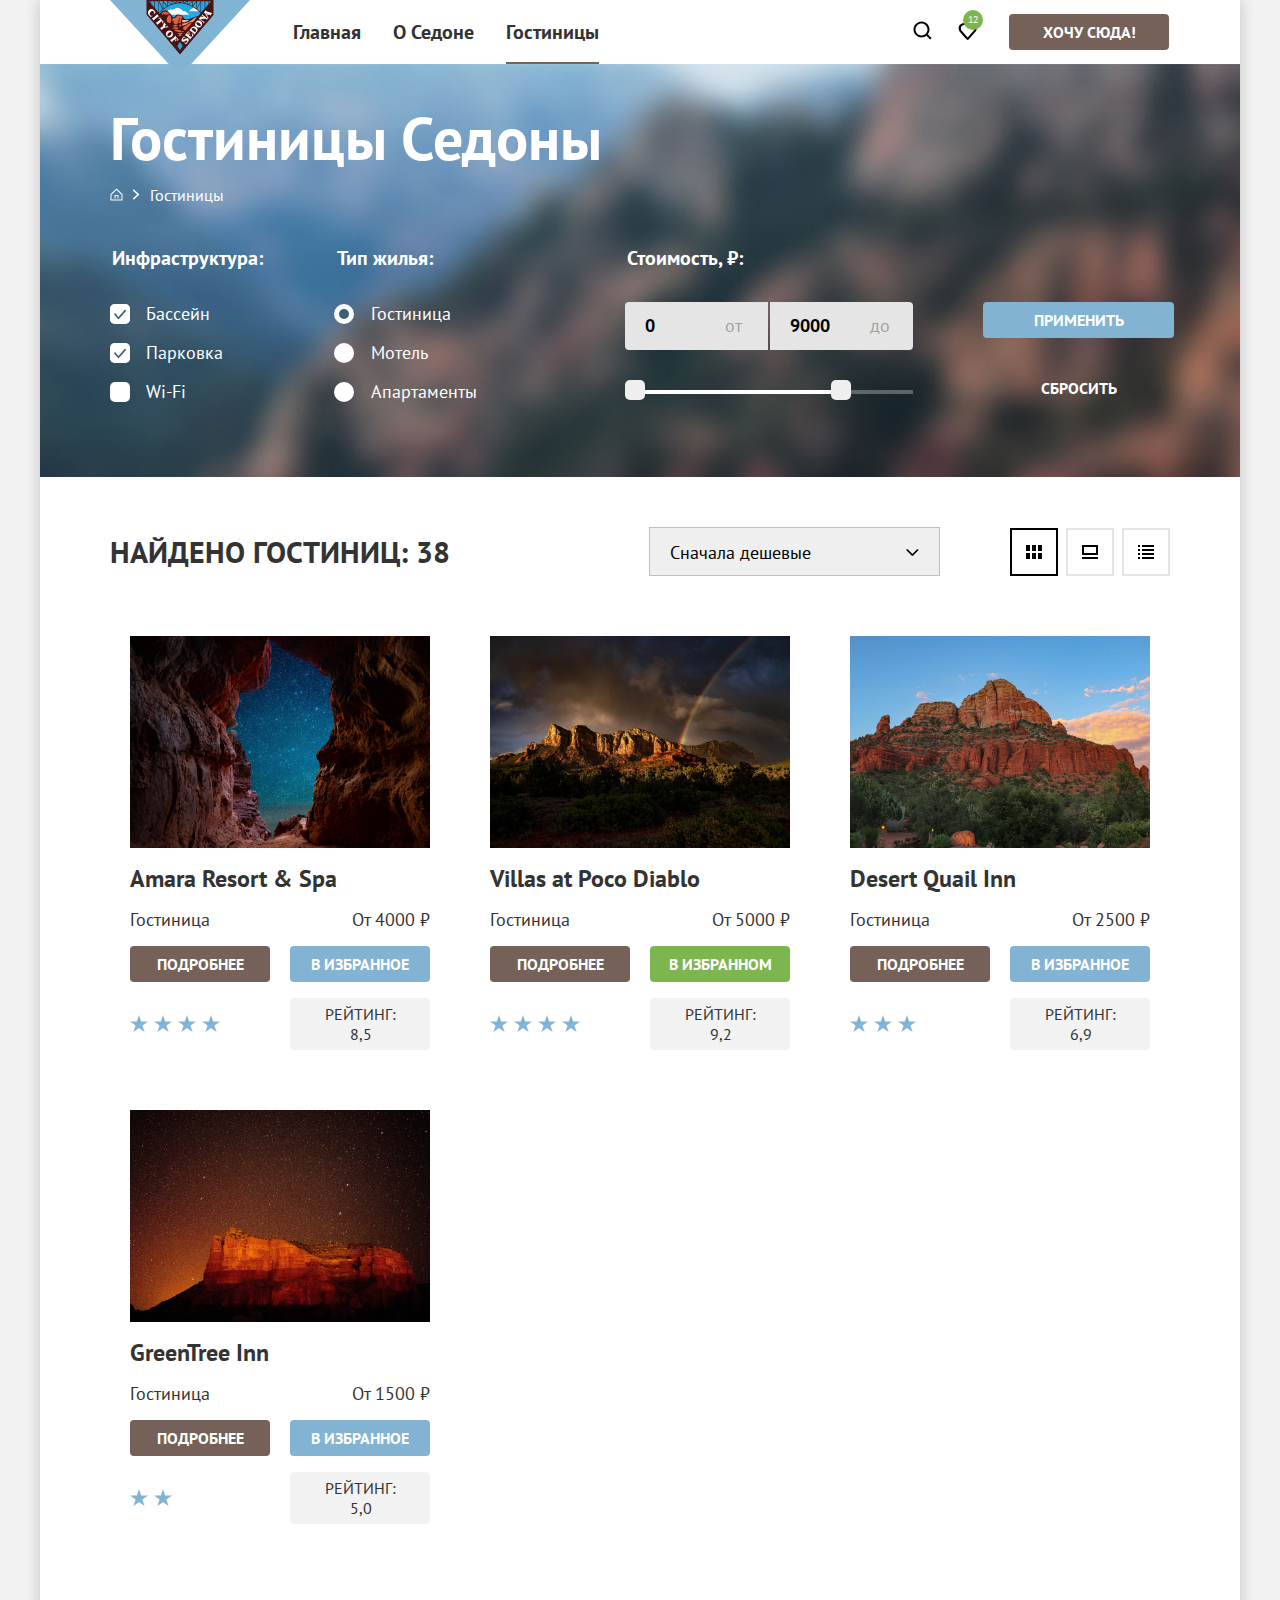
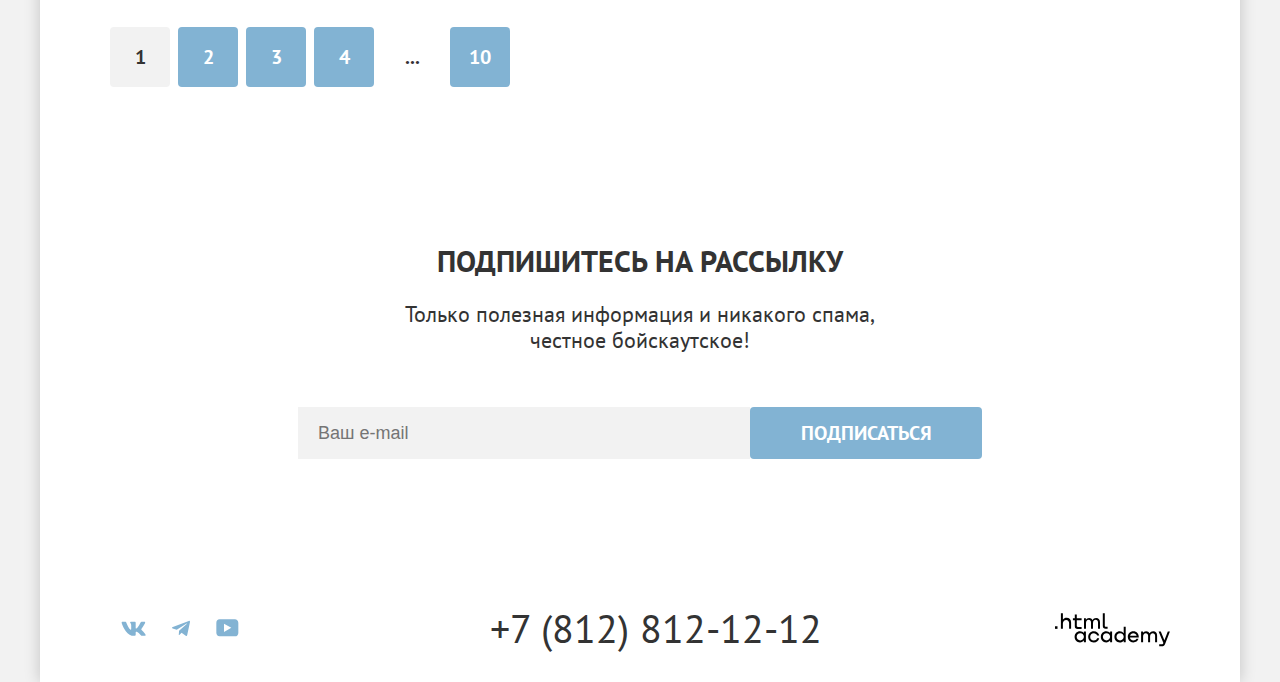
==== commit f0bea759: "добавляет точки в alt" ====
--- a/catalog.html
+++ b/catalog.html
@@ -13,7 +13,7 @@
       <header class="page-header">
         <nav class="page-navigation">
           <a class="navigation-logo" href="index.html"><span class="visually-hidden">Главная</span>
-            <img class="sedona-logo" src="./images/sedona-logo.svg" width="140" height="70" alt="Логотип Седоны">
+            <img class="sedona-logo" src="./images/sedona-logo.svg" width="140" height="70" alt="Логотип Седоны.">
           </a>
           <ul class="navigation-list">
             <li class="navigation-item">
@@ -68,7 +68,7 @@
           <ol class="breadcrumbs">
             <li class="breadcrumbs-item breadcrumbs-home">
               <a class="breadcrumbs-link" href="index.html">
-                <img class="breadcrumbs-home-image" src="images/icon-breadcrumbs-home.svg" alt="на главную страницу">
+                <img class="breadcrumbs-home-image" src="images/icon-breadcrumbs-home.svg" alt="на главную страницу.">
                 <span class="visually-hidden">Главная</span></a>
             </li>
             <li class="breadcrumbs-item">
@@ -203,7 +203,7 @@
             <div class="hotel-item">
               <a class="hotel-card-link" href="#">
                 <img class="hotel-image" src="images/hotel-1.jpg" width="300" height="212"
-                  alt="Гостиница Amara Resort & Spa">
+                  alt="Гостиница Amara Resort & Spa.">
                 <h3 class="hotel-name">Amara Resort & Spa</h3>
               </a>
               <p class="hotel-type">Гостиница</p>
@@ -211,10 +211,10 @@
               <a class="button" href="">Подробнее</a>
               <button class="button button-blue">В избранное</button>
               <p class="hotel-stars">
-                <img class="hotel-star-image" src="images/icon-star.svg" alt="количество звёзд">
-                <img class="hotel-star-image" src="images/icon-star.svg" alt="количество звёзд">
-                <img class="hotel-star-image" src="images/icon-star.svg" alt="количество звёзд">
-                <img class="hotel-star-image" src="images/icon-star.svg" alt="количество звёзд">
+                <img class="hotel-star-image" src="images/icon-star.svg" alt="количество звёзд.">
+                <img class="hotel-star-image" src="images/icon-star.svg" alt="количество звёзд.">
+                <img class="hotel-star-image" src="images/icon-star.svg" alt="количество звёзд.">
+                <img class="hotel-star-image" src="images/icon-star.svg" alt="количество звёзд.">
                 <span class="visually-hidden">4 звезды</span>
               </p>
               <p class="hotel-rating">РЕЙТИНГ: 8,5</p>
@@ -222,7 +222,7 @@
             <div class="hotel-item">
               <a class="hotel-card-link" href="#">
                 <img class="hotel-image" src="images/hotel-2.jpg" width="300" height="212"
-                  alt="Гостиница Villas at Poco Diablo">
+                  alt="Гостиница Villas at Poco Diablo.">
                 <h3 class="hotel-name">Villas at Poco Diablo</h3>
               </a>
               <p class="hotel-type">Гостиница</p>
@@ -230,17 +230,17 @@
               <a class="button" href="">Подробнее</a>
               <button class="button button-green">В избранном</button>
               <p class="hotel-stars">
-                <img class="hotel-star-image" src="images/icon-star.svg" alt="количество звёзд">
-                <img class="hotel-star-image" src="images/icon-star.svg" alt="количество звёзд">
-                <img class="hotel-star-image" src="images/icon-star.svg" alt="количество звёзд">
-                <img class="hotel-star-image" src="images/icon-star.svg" alt="количество звёзд">
+                <img class="hotel-star-image" src="images/icon-star.svg" alt="количество звёзд.">
+                <img class="hotel-star-image" src="images/icon-star.svg" alt="количество звёзд.">
+                <img class="hotel-star-image" src="images/icon-star.svg" alt="количество звёзд.">
+                <img class="hotel-star-image" src="images/icon-star.svg" alt="количество звёзд.">
                 <span class="visually-hidden">4 звезды</span>
               </p>
               <p class="hotel-rating">РЕЙТИНГ: 9,2</p>
             </div>
             <div class="hotel-item">
               <a class="hotel-card-link" href="#">
-                <img class="hotel-image" src="images/hotel-3.jpg" width="300" height="212" alt="Гостиница Quail Inn">
+                <img class="hotel-image" src="images/hotel-3.jpg" width="300" height="212" alt="Гостиница Quail Inn.">
                 <h3 class="hotel-name">Desert Quail Inn</h3>
               </a>
               <p class="hotel-type">Гостиница</p>
@@ -248,9 +248,9 @@
               <a class="button" href="">Подробнее</a>
               <button class="button button-blue">В избранное</button>
               <p class="hotel-stars">
-                <img class="hotel-star-image" src="images/icon-star.svg" alt="количество звёзд">
-                <img class="hotel-star-image" src="images/icon-star.svg" alt="количество звёзд">
-                <img class="hotel-star-image" src="images/icon-star.svg" alt="количество звёзд">
+                <img class="hotel-star-image" src="images/icon-star.svg" alt="количество звёзд.">
+                <img class="hotel-star-image" src="images/icon-star.svg" alt="количество звёзд.">
+                <img class="hotel-star-image" src="images/icon-star.svg" alt="количество звёзд.">
                 <span class="visually-hidden">3 звезды</span>
               </p>
               <p class="hotel-rating">РЕЙТИНГ: 6,9</p>
@@ -258,7 +258,7 @@
             <div class="hotel-item">
               <a class="hotel-card-link" href="#">
                 <img class="hotel-image" src="images/hotel-4.jpg" width="300" height="212"
-                  alt="Гостиница GreenTree Inn ">
+                  alt="Гостиница GreenTree Inn.">
                 <h3 class="hotel-name">GreenTree Inn</h3>
               </a>
               <p class="hotel-type">Гостиница</p>
@@ -266,8 +266,8 @@
               <a class="button" href="">Подробнее</a>
               <button class="button button-blue">В избранное</button>
               <p class="hotel-stars">
-                <img class="hotel-star-image" src="images/icon-star.svg" alt="количество звёзд">
-                <img class="hotel-star-image" src="images/icon-star.svg" alt="количество звёзд">
+                <img class="hotel-star-image" src="images/icon-star.svg" alt="количество звёзд.">
+                <img class="hotel-star-image" src="images/icon-star.svg" alt="количество звёзд.">
                 <span class="visually-hidden">2 звезды</span>
               </p>
               <p class="hotel-rating">РЕЙТИНГ: 5,0</p>
--- a/styles/styles.css
+++ b/styles/styles.css
@@ -994,10 +994,6 @@
   width: 160px;
   display: flex;
   justify-content: space-between;
-}
-
-.cards-view-container .cards-view {
-  margin-right: 8px;
 }
 
 .cards-view {
@@ -1178,11 +1174,9 @@
   z-index: 100;
 }
 
-/*
 .modal-container-close {
   display: none;
 }
-*/
 
 .modal-close-button {
   position: absolute;
@@ -1324,6 +1318,7 @@
 }
 
 .modal-input {
+  text-align: center;
   width: 31px;
   height: 48px;
   font-weight: 700;
@@ -1396,6 +1391,18 @@
   box-shadow: rgba(0, 0, 0, 0.3);
 }
 
+.popover-content::before {
+  position: absolute;
+  content: "";
+  top: -8px;
+  left: 115px;
+  width: 0;
+  height: 0;
+  border-style: solid;
+  border-width: 0 9.5px 9px 9.5px;
+  border-color: transparent transparent #333333 transparent;
+}
+
 .popover-description {
   margin: 0;
 }
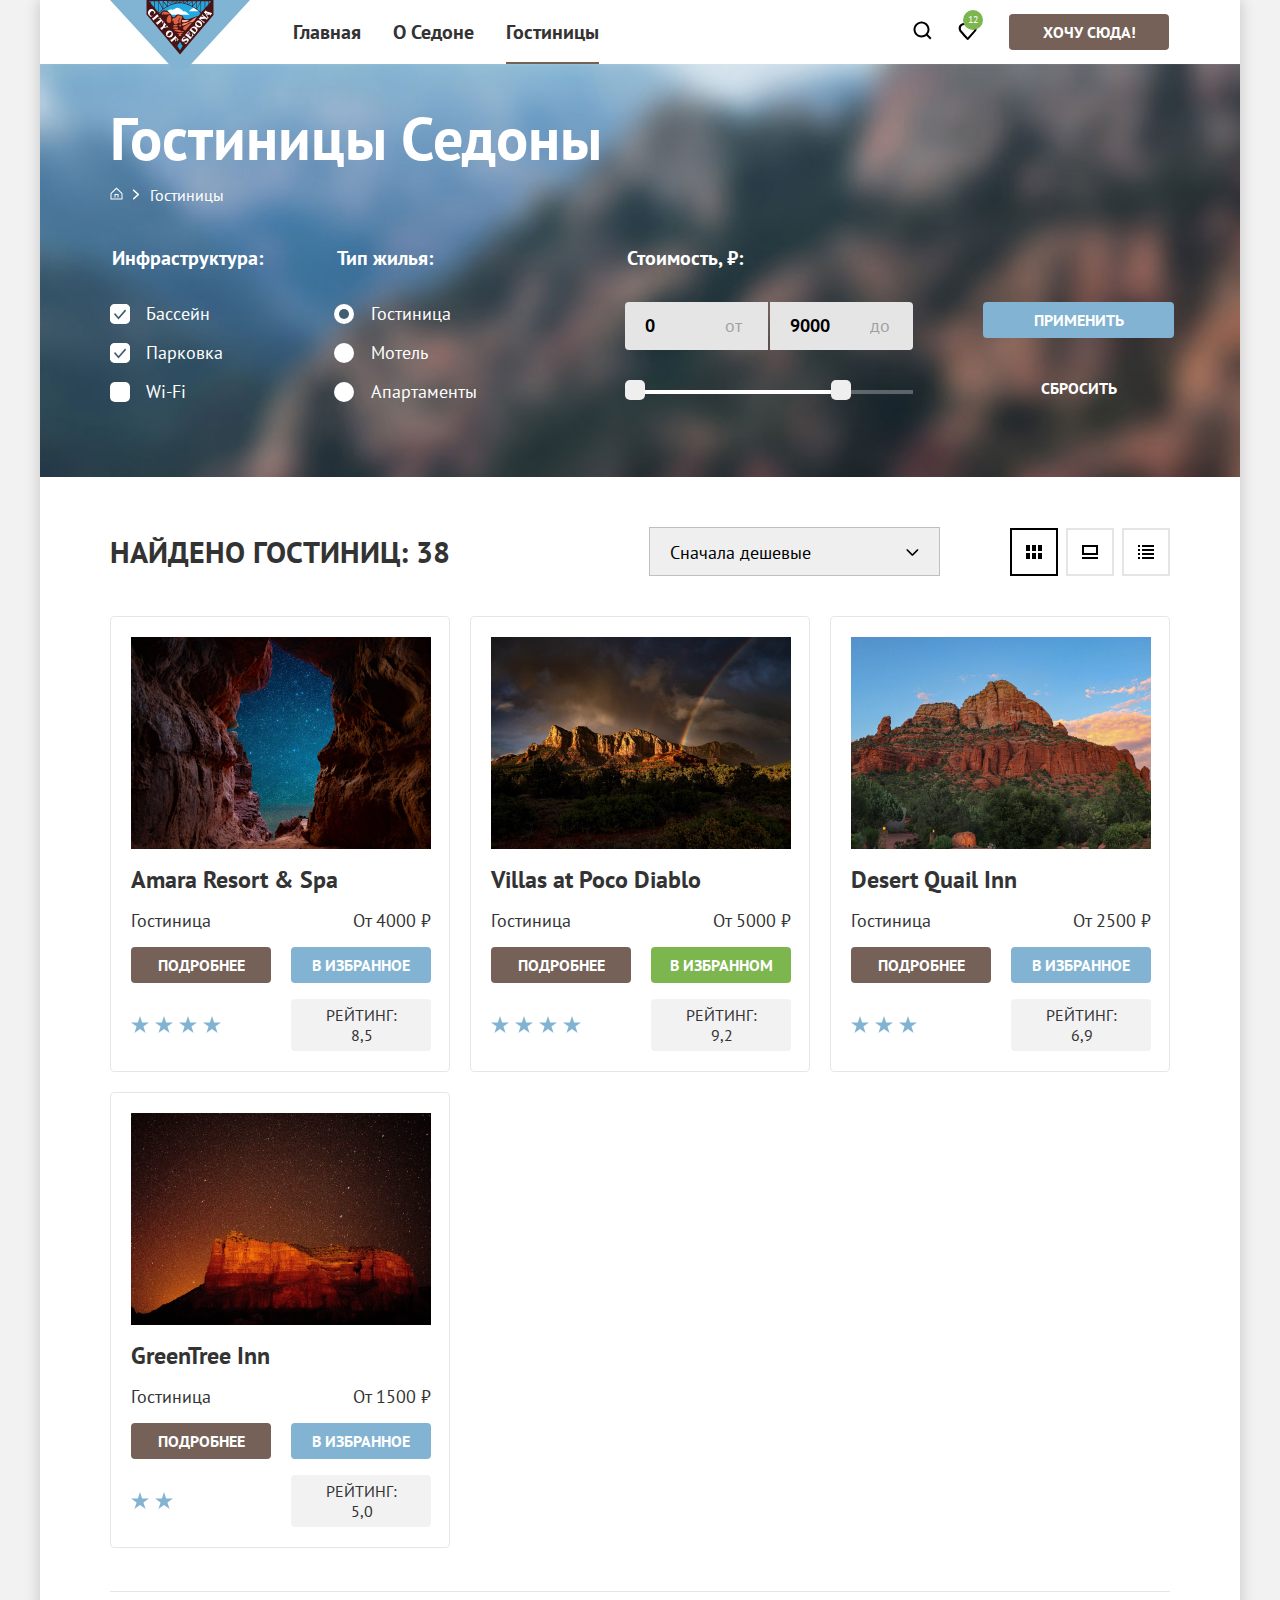
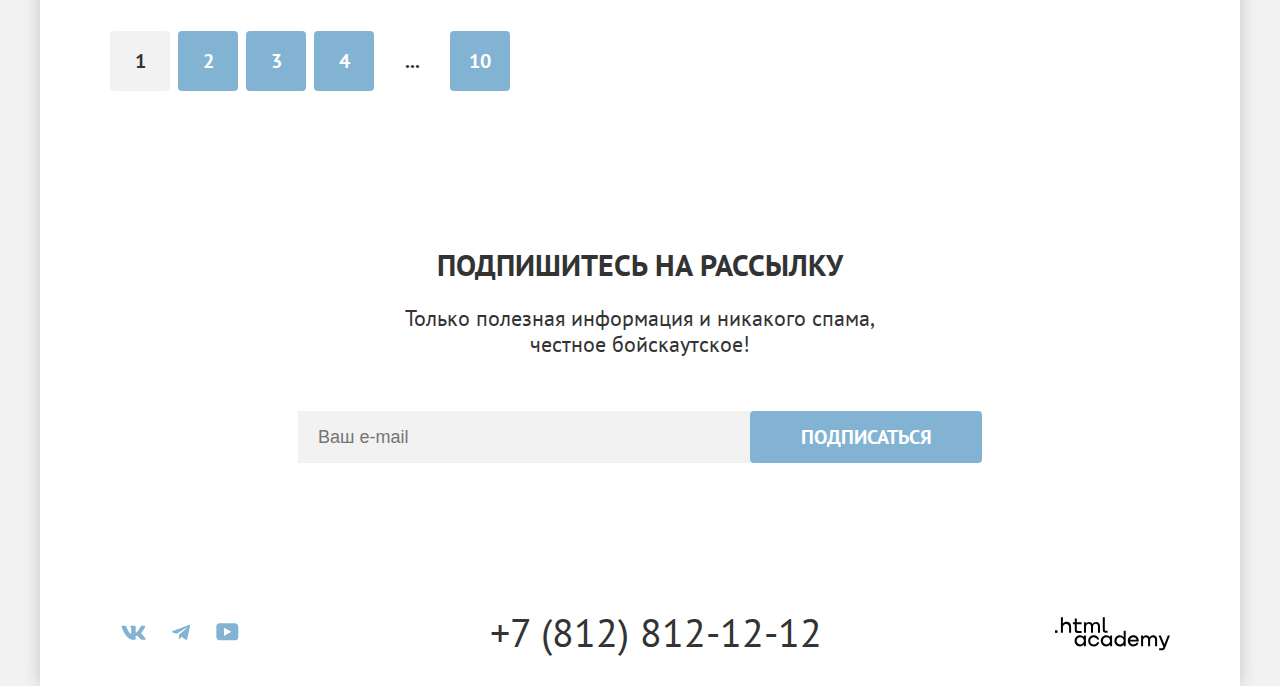
==== commit 33798e18: "Merge pull request #14 from d7add9/master" ====
--- a/catalog.html
+++ b/catalog.html
@@ -68,7 +68,7 @@
           <ol class="breadcrumbs">
             <li class="breadcrumbs-item breadcrumbs-home">
               <a class="breadcrumbs-link" href="index.html">
-                <img class="breadcrumbs-home-image" src="images/icon-breadcrumbs-home.svg" alt="на главную страницу.">
+                <img class="breadcrumbs-home-image" src="images/icon-breadcrumbs-home.svg" width="13" height="15" alt="на главную страницу.">
                 <span class="visually-hidden">Главная</span></a>
             </li>
             <li class="breadcrumbs-item">
@@ -211,10 +211,10 @@
               <a class="button" href="">Подробнее</a>
               <button class="button button-blue">В избранное</button>
               <p class="hotel-stars">
-                <img class="hotel-star-image" src="images/icon-star.svg" alt="количество звёзд.">
-                <img class="hotel-star-image" src="images/icon-star.svg" alt="количество звёзд.">
-                <img class="hotel-star-image" src="images/icon-star.svg" alt="количество звёзд.">
-                <img class="hotel-star-image" src="images/icon-star.svg" alt="количество звёзд.">
+                <img class="hotel-star-image" src="images/icon-star.svg" width="18" height="17" alt="количество звёзд.">
+                <img class="hotel-star-image" src="images/icon-star.svg" width="18" height="17" alt="количество звёзд.">
+                <img class="hotel-star-image" src="images/icon-star.svg" width="18" height="17" alt="количество звёзд.">
+                <img class="hotel-star-image" src="images/icon-star.svg" width="18" height="17" alt="количество звёзд.">
                 <span class="visually-hidden">4 звезды</span>
               </p>
               <p class="hotel-rating">РЕЙТИНГ: 8,5</p>
@@ -230,10 +230,10 @@
               <a class="button" href="">Подробнее</a>
               <button class="button button-green">В избранном</button>
               <p class="hotel-stars">
-                <img class="hotel-star-image" src="images/icon-star.svg" alt="количество звёзд.">
-                <img class="hotel-star-image" src="images/icon-star.svg" alt="количество звёзд.">
-                <img class="hotel-star-image" src="images/icon-star.svg" alt="количество звёзд.">
-                <img class="hotel-star-image" src="images/icon-star.svg" alt="количество звёзд.">
+                <img class="hotel-star-image" src="images/icon-star.svg" width="18" height="17" alt="количество звёзд.">
+                <img class="hotel-star-image" src="images/icon-star.svg" width="18" height="17" alt="количество звёзд.">
+                <img class="hotel-star-image" src="images/icon-star.svg" width="18" height="17" alt="количество звёзд.">
+                <img class="hotel-star-image" src="images/icon-star.svg" width="18" height="17" alt="количество звёзд.">
                 <span class="visually-hidden">4 звезды</span>
               </p>
               <p class="hotel-rating">РЕЙТИНГ: 9,2</p>
@@ -248,9 +248,9 @@
               <a class="button" href="">Подробнее</a>
               <button class="button button-blue">В избранное</button>
               <p class="hotel-stars">
-                <img class="hotel-star-image" src="images/icon-star.svg" alt="количество звёзд.">
-                <img class="hotel-star-image" src="images/icon-star.svg" alt="количество звёзд.">
-                <img class="hotel-star-image" src="images/icon-star.svg" alt="количество звёзд.">
+                <img class="hotel-star-image" src="images/icon-star.svg" width="18" height="17" alt="количество звёзд.">
+                <img class="hotel-star-image" src="images/icon-star.svg" width="18" height="17" alt="количество звёзд.">
+                <img class="hotel-star-image" src="images/icon-star.svg" width="18" height="17" alt="количество звёзд.">
                 <span class="visually-hidden">3 звезды</span>
               </p>
               <p class="hotel-rating">РЕЙТИНГ: 6,9</p>
@@ -266,8 +266,8 @@
               <a class="button" href="">Подробнее</a>
               <button class="button button-blue">В избранное</button>
               <p class="hotel-stars">
-                <img class="hotel-star-image" src="images/icon-star.svg" alt="количество звёзд.">
-                <img class="hotel-star-image" src="images/icon-star.svg" alt="количество звёзд.">
+                <img class="hotel-star-image" src="images/icon-star.svg" width="18" height="17" alt="количество звёзд.">
+                <img class="hotel-star-image" src="images/icon-star.svg" width="18" height="17" alt="количество звёзд.">
                 <span class="visually-hidden">2 звезды</span>
               </p>
               <p class="hotel-rating">РЕЙТИНГ: 5,0</p>
--- a/styles/styles.css
+++ b/styles/styles.css
@@ -242,12 +242,12 @@
 
 
 
-.navigation-user-link:hover svg path,
-.navigation-user-link:focus svg path {
+.navigation-user-link:hover path,
+.navigation-user-link:focus path {
   fill: #756157;
 }
 
-.navigation-user-link:active svg path {
+.navigation-user-link:active path {
   fill: rgba(0, 0, 0, 0.2);
 }
 
@@ -374,10 +374,6 @@
   list-style: none;
   margin: 0;
   padding: 0;
-  /*
-  display: flex;
-  flex-wrap: wrap;
-  */
   display: grid;
   grid-template-columns: repeat(3, 400px);
 }
@@ -451,33 +447,20 @@
   background-position: 50% 81px;
 }
 
-.advantages-item,
-.offers-item,
-.advantages-description-wrapper {
+.advantages-item {
   width: 400px;
-}
-
-.advantages-description-wrapper {
   padding-top: 112px;
   text-align: center;
   padding-bottom: 112px;
 }
 
-.advantages-item-blue .advantages-description-wrapper {
-  padding-top: 100px;
-  padding-bottom: 0;
-}
-
-.offers-description-wrapper {
-  padding-top: 112px;
+.offers-item {
+  width: 400px;
   text-align: center;
+  padding-top: 183px;
   padding-bottom: 81px;
 }
 
-
-.offers-list .offers-description-wrapper {
-  padding-top: 183px;
-}
 
 .advantages-item-blue {
   display: flex;
@@ -485,7 +468,19 @@
   width: 1200px;
   background-color: #82B3D3;
   color: #FFFFFF;
-}
+  padding-top: 0;
+  padding-bottom: 0;
+}
+
+.advantages-blue-container {
+  width: 400px;
+}
+
+
+.advantages-blue-container .advantages-title {
+  padding-top: 102px;
+}
+
 
 .advantages-item-reverse {
   flex-direction: row-reverse;
@@ -594,12 +589,12 @@
   height: 40px;
 }
 
-.footer-social-link:hover svg path,
-.footer-social-link:focus svg path {
+.footer-social-link:hover path,
+.footer-social-link:focus path {
   fill: #68A2CA;
 }
 
-.footer-social-link:active svg path {
+.footer-social-link:active path {
   fill: #68A2CA4D;
 }
 
@@ -977,11 +972,23 @@
 }
 
 .catalog-hotels {
+  position: relative;
   width: 1060px;
   display: grid;
   grid-template-columns: repeat(3, 340px);
   gap: 20px;
   margin-bottom: 83px;
+}
+
+.catalog-hotels::after {
+  position: absolute;
+  content: "";
+  display: block;
+  bottom: -44px;
+  left: 0;
+  height: 1px;
+  width: 100%;
+  background-color: rgba(230, 230, 230, 1);
 }
 
 .hotel-name {
@@ -1022,6 +1029,8 @@
   column-gap: 20px;
   row-gap: 16px;
   padding: 20px;
+  border: 1px solid rgba(230, 230, 230, 1);
+  border-radius: 4px;
 }
 
 .hotel-image {
@@ -1351,8 +1360,8 @@
   margin-left: 46px;
 }
 
-.field-box svg path,
-.field-box:active svg path {
+.field-box path,
+.field-box:active path {
   fill: rgba(117, 97, 87, 0.3);
 }
 
@@ -1361,11 +1370,11 @@
   border-radius: 4px;
 }
 
-.field-button:focus svg path {
+.field-button:focus path {
   fill: rgba(0, 0, 0, 1);
 }
 
-.field-button:hover svg path {
+.field-button:hover path {
   fill: rgba(0, 0, 0, 1);
 }
 
